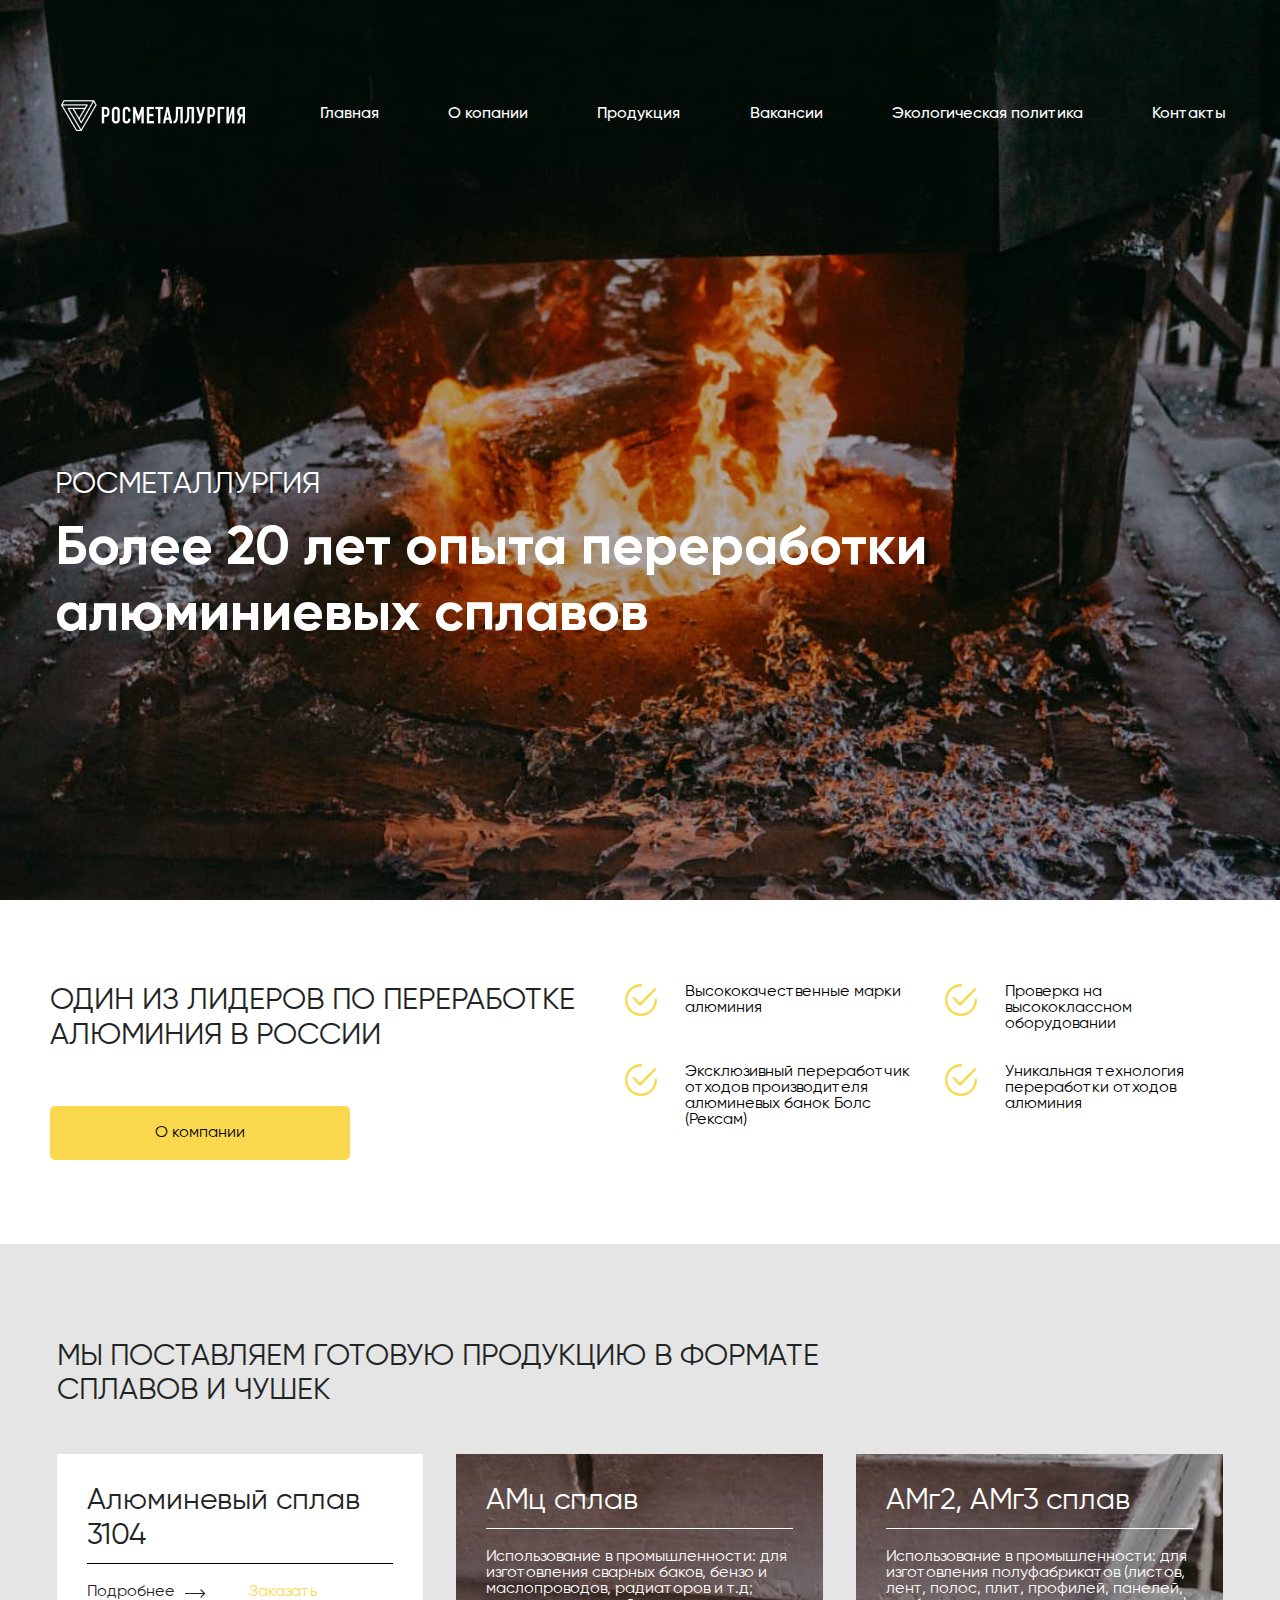
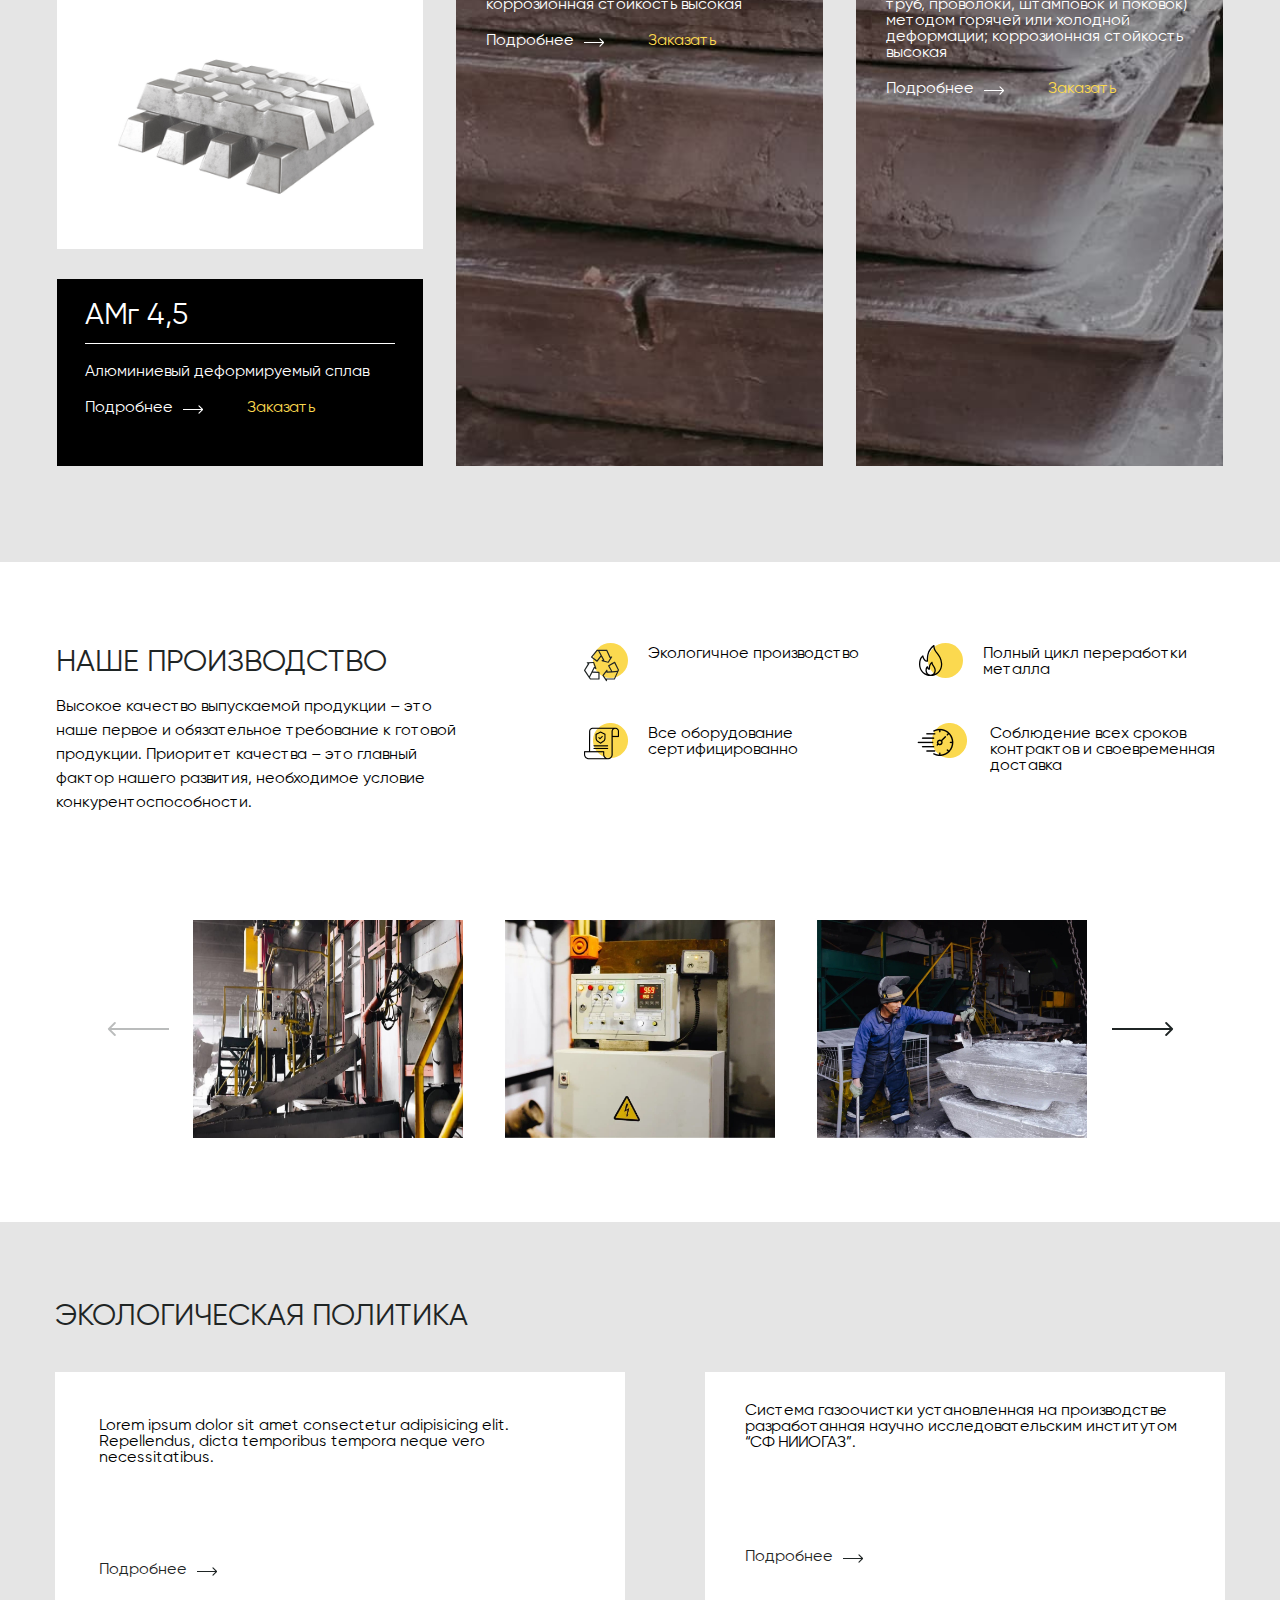
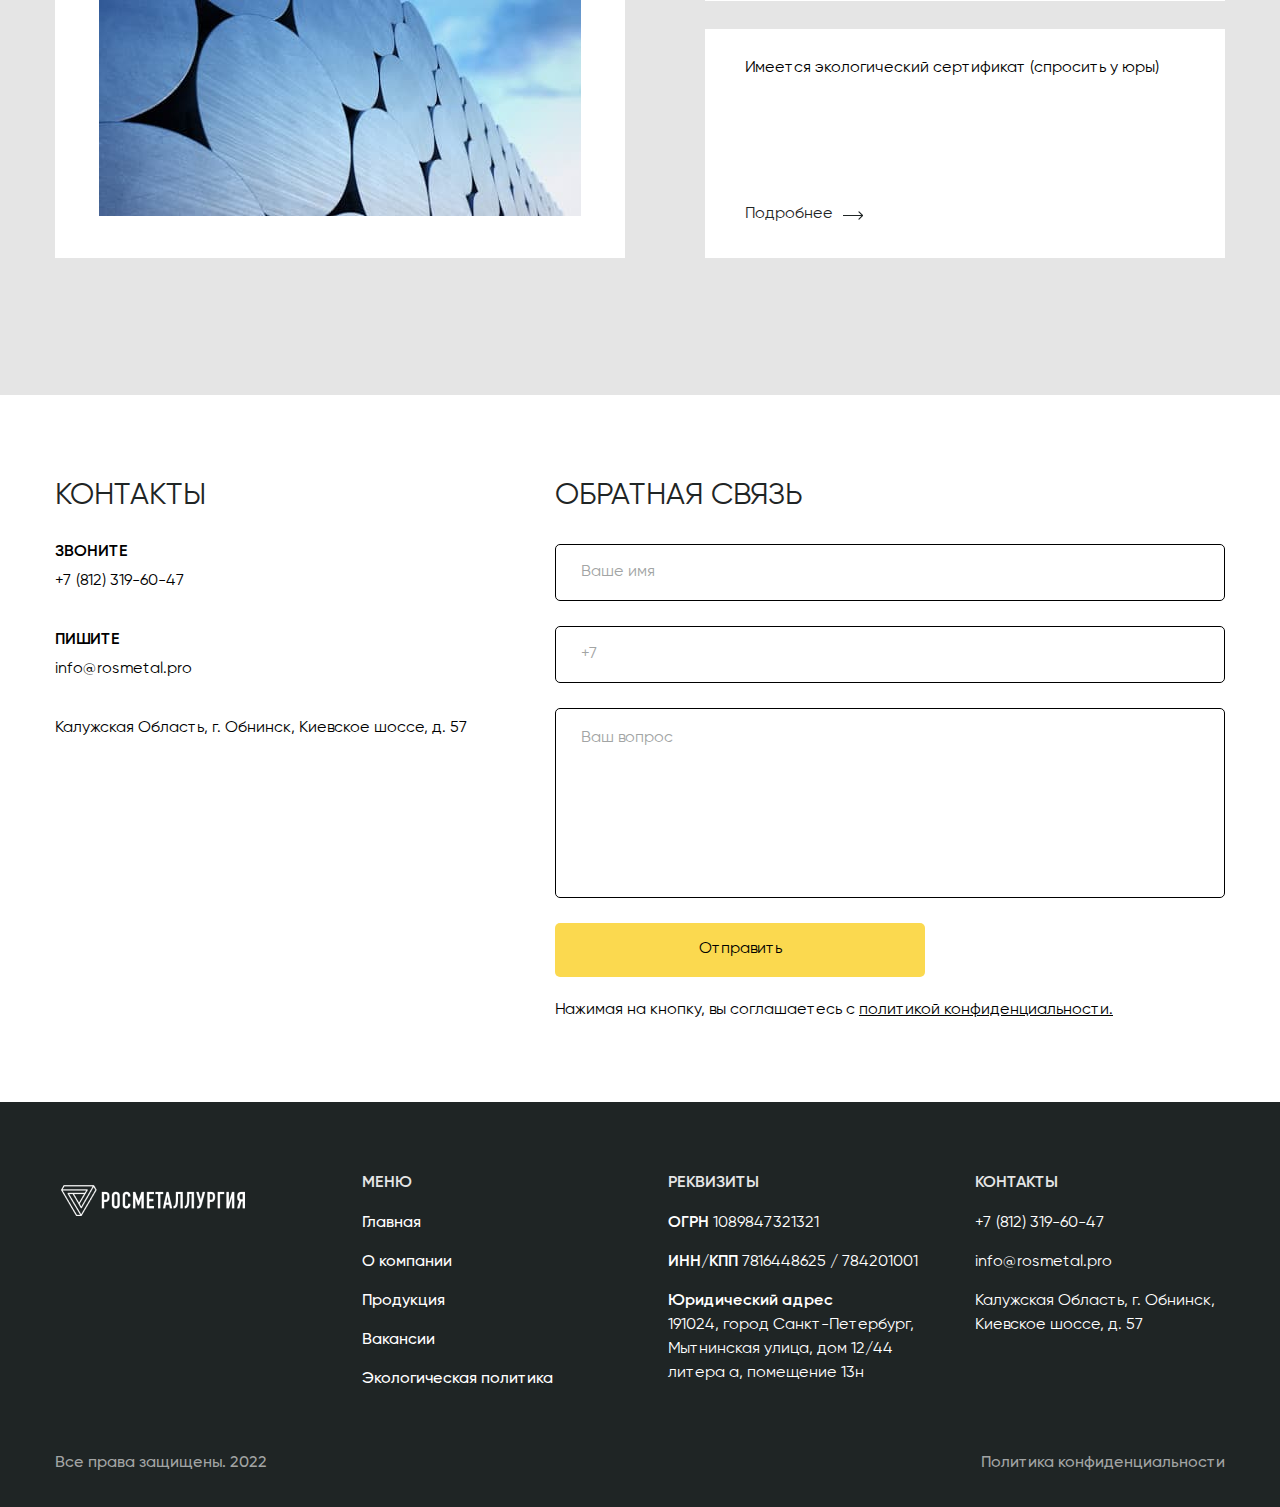
==== index.html @ cabd462d "first release" ====
<!DOCTYPE html>
<html lang="ru">

<head>
	<meta charset="UTF-8">
	<meta http-equiv="X-UA-Compatible" content="IE=edge">
	<meta name="viewport" content="width=device-width, initial-scale=1.0">
	<title>Росметаллургия</title>
	<link rel="stylesheet" href="css/swiper.min.css">
	<link rel="stylesheet" href="css/app.min.css">
</head>

<body>
	<div class="wrapper">
		<header class="header">
			<div class="header__container">
				<div class="header__row">
					<div class="header__logo"><a href="/"><img src="images/dest/logo.png" alt="Росметаллургия"></a>
					</div>
					<div class="header__burger">
						<span></span>
					</div>
					<nav class="header__menu">
						<ul class="header__list">
							<li class="header__item"><a href="/" class="header__link">Главная</a></li>
							<li class="header__item"><a href="about.html" class="header__link">О копании</a></li>
							<li class="header__item"><a href="products.html" class="header__link">Продукция</a></li>
							<li class="header__item"><a href="vacancies.html" class="header__link">Вакансии</a></li>
							<li class="header__item"><a href="envpolicy.html" class="header__link">Экологическая политика</a></li>
							<li class="header__item"><a href="contacts.html" class="header__link">Контакты</a></li>
						</ul>
					</nav>
				</div>
			</div>
		</header>
		<section class="firstscreen">
			<div class="firstscreen__container">
				<div class="firstscreen__content-text">
				<h4 class="firstscreen__subtitle">Росметаллургия</h4>
				<h1 class="firstscreen__title animtitle anim-item">Более 20 лет опыта переработки алюминиевых сплавов</h1>
			</div>
			</div>
		</section>
		<section class="leaders">
			<div class="leaders__container">
				<div class="leaders__textAndLink">
					<h3 class="leaders__text">один из лидеров по переработке алюминия в России</h3>
					<div class="leaders__button"><a href="about.html">О компании</a></div>
				</div>
				<div class="leaders__items">
					<div class="leaders__item">Высококачественные марки алюминия</div>
					<div class="leaders__item">Проверка на высококлассном оборудовании</div>
					<div class="leaders__item">Эксклюзивный переработчик отходов производителя алюминевых банок Болс
						(Рексам)</div>
					<div class="leaders__item">Уникальная технология переработки отходов алюминия</div>
				</div>
			</div>
		</section>
		<section class="products">
			<div class="products__popup">
				<div class="products__popup-content">
					<div class="products__popup-close"></div>
					<div class="contacts__form">
						<div class="contacts__title">Для заказа продукции оставьте свои данные</div>
						<div class="contacts__subtitle">Менеджер свяжется с вамми в рабочее время и уточнит все детали заказа.</div>
						<div class="content-contacts-form">
							<form action="#">
								<input class="content-contacts-form__item" name="name" type="text" placeholder="Ваше имя">
								<input class="content-contacts-form__item" name="tel" type="tel" placeholder="+7" id="phone-mask">
								<input class="content-contacts-form__item" name="email" type="email" placeholder="e-mail">
								<button class="content-contacts-form__item" type="submit">Отправить</button>
							</form>
							<div class="content-contacts-form__policy">
								Нажимая на кнопку, вы соглашаетесь с <a href="#">политикой конфиденциальности.</a>
							</div>
						</div>
					</div>
				</div>
			</div>
			<div class="products__container">
				<h3 class="products__title">Мы поставляем готовую продукцию в формате сплавов и чушек</h3>
				<div class="products__items">
					<div class="products__itemBlock">
						<div class="products__item products__item_withImg">
							<div class="products__name">Алюминевый сплав
								3104</div>
							<div class="products__links">
								<a href="product.html">Подробнее</a>
								<a href="#" class="products__order-link">Заказать</a>
							</div>
							<div class="products__img">
								<img src="images/dest/productCards/01.png" alt="Алюминевый сплав 
							3104">
							</div>
						</div>
						<div class="products__item products__item_short">
							<div class="products__name">АМг 4,5</div>
							<div class="products__text">
								Алюминиевый деформируемый сплав
							</div>
							<div class="products__links">
								<a href="product.html">Подробнее</a>
								<a href="#" class="products__order-link">Заказать</a>
							</div>
						</div>
					</div>
					<div class="products__itemBlock">
						<div class="products__item products__item_withbg">
							<div class="products__bg"
								style="background: url(../images/dest/productCards/01bg.jpg) center / cover no-repeat;">
							</div>
							<div class="products__name">АМц сплав</div>
							<div class="products__text">
								Использование в промышленности: для изготовления сварных баков, бензо и маслопроводов,
								радиаторов и т.д; коррозионная стойкость высокая
							</div>
							<div class="products__links">
								<a href="product.html">Подробнее</a>
								<a href="#" class="products__order-link">Заказать</a>
							</div>
						</div>
					</div>
					<div class="products__itemBlock">
						<div class="products__item products__item_withbg">
							<div class="products__bg"
								style="background: url(../images/dest/productCards/02bg.jpg) center / cover no-repeat;">
							</div>
							<div class="products__name">АМг2, АМг3 сплав</div>
							<div class="products__text">
								Использование в промышленности: для изготовления полуфабрикатов (листов, лент, полос,
								плит, профилей, панелей, труб, проволоки, штамповок и поковок) методом горячей или
								холодной деформации; коррозионная стойкость высокая
							</div>
							<div class="products__links">
								<a href="product.html">Подробнее</a>
								<a href="#" class="products__order-link">Заказать</a>
							</div>
						</div>
					</div>
				</div>
			</div>
		</section>
		<section class="ourProduction">
			<div class="ourProduction__containerTop">
				<div class="ourProduction__toprow">
					<div class="ourProduction__description">
						<div class="ourProduction__title">Наше производство</div>
						<div class="ourProduction__text">Высокое качество выпускаемой продукции – это наше первое и
							обязательное требование к готовой продукции. Приоритет качества – это главный фактор нашего
							развития, необходимое условие конкурентоспособности.</div>
					</div>
					<div class="ourProduction__items">
						<div class="ourProduction__item">
							<img src="images/dest/icons/ourProduction01.svg" alt="">
							<span>Экологичное производство</span>
						</div>
						<div class="ourProduction__item">
							<img src="images/dest/icons/ourProduction02.svg" alt="">
							<span>Полный цикл переработки металла</span>
						</div>
						<div class="ourProduction__item">
							<img src="images/dest/icons/ourProduction03.png" alt="">
							<span>Все оборудование сертифицированно</span>
						</div>
						<div class="ourProduction__item">
							<img src="images/dest/icons/ourProduction04.png" alt="">
							<span>Соблюдение всех сроков контрактов и своевременная доставка</span>
						</div>
					</div>
				</div>
			
			</div>
			<div class="ourProduction__containerBot">
				<div class="ourProduction__botrow">
					<div class="ourProduction__swiper swiper">

						<div class="ourProduction__swiperContainer swiper-wrapper">
							<a class="ourProduction__swiperItem swiper-slide" data-fslightbox="photos" href="images/dest/galleryPhotos/01.jpg"><img src="images/dest/galleryPhotos/01.jpg" alt=""></a>
							<a class="ourProduction__swiperItem swiper-slide" data-fslightbox="photos" href="images/dest/galleryPhotos/02.jpg"><img src="images/dest/galleryPhotos/02.jpg" alt=""></a>
							<a class="ourProduction__swiperItem swiper-slide" data-fslightbox="photos" href="images/dest/galleryPhotos/03.jpg"><img src="images/dest/galleryPhotos/03.jpg" alt=""></a>
							<a class="ourProduction__swiperItem swiper-slide" data-fslightbox="photos" href="images/dest/galleryPhotos/04.jpg"><img src="images/dest/galleryPhotos/04.jpg" alt=""></a>
							<a class="ourProduction__swiperItem swiper-slide" data-fslightbox="photos" href="images/dest/galleryPhotos/05.jpg"><img src="images/dest/galleryPhotos/05.jpg" alt=""></a>
							<a class="ourProduction__swiperItem swiper-slide" data-fslightbox="photos" href="images/dest/galleryPhotos/06.jpg"><img src="images/dest/galleryPhotos/06.jpg" alt=""></a>
							<a class="ourProduction__swiperItem swiper-slide" data-fslightbox="photos" href="images/dest/galleryPhotos/07.jpg"><img src="images/dest/galleryPhotos/07.jpg" alt=""></a>
							<a class="ourProduction__swiperItem swiper-slide" data-fslightbox="photos" href="images/dest/galleryPhotos/08.jpg"><img src="images/dest/galleryPhotos/08.jpg" alt=""></a>
							<a class="ourProduction__swiperItem swiper-slide" data-fslightbox="photos" href="images/dest/galleryPhotos/09.jpg"><img src="images/dest/galleryPhotos/09.jpg" alt=""></a>
							<a class="ourProduction__swiperItem swiper-slide" data-fslightbox="photos" href="images/dest/galleryPhotos/10.jpg"><img src="images/dest/galleryPhotos/10.jpg" alt=""></a>
							<a class="ourProduction__swiperItem swiper-slide" data-fslightbox="photos" href="images/dest/galleryPhotos/11.jpg"><img src="images/dest/galleryPhotos/11.jpg" alt=""></a>
							<a class="ourProduction__swiperItem swiper-slide" data-fslightbox="photos" href="images/dest/galleryPhotos/12.jpg"><img src="images/dest/galleryPhotos/12.jpg" alt=""></a>
						</div>

						<div class="swiperPagination swiper-pagination"></div>
					</div>
					<div class="swiperNavigation">
						<div class="swiperArrowPrev"><span></span></div>
						<div class="swiperArrowNext"><span></span></div>
					</div>
				</div>
			</div>
		</section>
		<section class="envPolicy">
			<div class="envPolicy__container">
				<div class="envPolicy__title">Экологическая политика</div>
				<div class="envPolicy__content">
					<div class="envPolicy__block">
						<div class="envPolicy__itemWithImg">
							<div class="envPolicy__text">Lorem ipsum dolor sit amet consectetur adipisicing elit. 
								Repellendus, dicta temporibus tempora neque vero necessitatibus.</div>
							<div class="envPolicy__more"><a href="envpolicy.html">Подробнее</a></div>
							<div class="envPolicy__img"><img src="images/dest/envPolicy/01.jpg" alt=""></div>
						</div>
					</div>
					<div class="envPolicy__block">
						<div class="envPolicy__item">
							<div class="envPolicy__text">Система газоочистки установленная на производстве разработанная 
								научно исследовательским институтом “СФ НИИОГАЗ”.</div>
							<div class="envPolicy__more"><a href="envpolicy.html">Подробнее</a></div>
						</div>
						<div class="envPolicy__item">
							<div class="envPolicy__text">Имеется экологический сертификат (спросить у юры)</div>
							<div class="envPolicy__more"><a href="envpolicy.html">Подробнее</a></div>
						</div>
					</div>
				</div>
			</div>
		</section>
		<section class="contacts">
			<div class="contacts__container">
				<div class="contacts__info">
					<div class="contacts__title">Контакты</div>
					<div class="content-contacts-info">
						<div class="content-contacts-info__block">
							<div class="content-contacts-info__subtitle">Звоните</div>
							<div class="content-contacts-info__text"><a href="tel:78123196047">+7 (812) 319-60-47</a></div>
						</div>
						<div class="content-contacts-info__block">
							<div class="content-contacts-info__subtitle">Пишите</div>
							<div class="content-contacts-info__text"><a href="mailto:info@rosmetal.pro">info@rosmetal.pro</a></div>
						</div>
						<div class="content-contacts-info__address">
							Калужская Область, г. Обнинск, Киевское шоссе, д. 57
						</div>
					</div>
				</div>
				<div class="contacts__form">
					<div class="contacts__title">Обратная связь</div>
					<div class="content-contacts-form">
						<form action="#">
							<input class="content-contacts-form__item" name="name" type="text" placeholder="Ваше имя">
							<input class="content-contacts-form__item" name="tel" type="tel" placeholder="+7" id="phone-mask2">
							<textarea class="content-contacts-form__item" name="usertext" placeholder="Ваш вопрос"></textarea>
							<button class="content-contacts-form__item" type="submit">Отправить</button>
						</form>
						<div class="content-contacts-form__policy">
							Нажимая на кнопку, вы соглашаетесь с <a href="#">политикой конфиденциальности.</a>
						</div>
					</div>
				</div>
			</div>
		</section>
		<footer class="footer">
			<div class="footer__container">
				<div class="footer__main">
					<div class="footer__block footer__block_logo"><a href="/"><img src="images/dest/logo.png" alt="Росметаллургия"></a></div>
					<nav class="footer__block footer__block_menu">
						<div class="footer__label">Меню</div>
						<ul class="footer__items footer__items_menu">
							<li class="footer__item"><a href="index.html">Главная</a></li>
							<li class="footer__item"><a href="about.html">О компании</a></li>
							<li class="footer__item"><a href="products.html">Продукция</a></li>
							<li class="footer__item"><a href="vacancies.html">Вакансии</a></li>
							<li class="footer__item"><a href="envpolicy.html">Экологическая политика</a></li>
						</ul>
					</nav>
					<div class="footer__block footer__block_requisites">
						<div class="footer__label">Реквизиты</div>
						<div class="footer__items">
							<div class="footer__item"><span>ОГРН</span> 1089847321321</div>
							<div class="footer__item"><span>ИНН</span>/<span>КПП</span> 7816448625 / 784201001</div>
							<div class="footer__item footer__item_address">
								<span>Юридический адрес</span>
								191024, город Санкт-Петербург, Мытнинская улица, дом 12/44 
								литера а, помещение 13н</div>
						</div>
					</div>
					<div class="footer__block footer__block_contacts">
						<div class="footer__label">Контакты</div>
						<div class="footer__items">
							<div class="footer__item"><a href="tel:78123196047">+7 (812) 319-60-47</a></div>
							<div class="footer__item"><a href="mailto:info@rosmetal.pro">info@rosmetal.pro</a></div>
							<div class="footer__item">Калужская Область, г. Обнинск, Киевское шоссе, д. 57</div>
						</div>
					</div>
				</div>
				<div class="footer__bot">
					<div class="footer__rights footer__bot-item">Все права защищены. 2022</div>
					<div class="footer__policy footer__bot-item"><a href="#">Политика конфиденциальности</a></div>
				</div>
			</div>
		</footer>
	</div>
	<script src="js/swiper.min.js"></script>
	<script src="js/fslightbox.js"></script>
	<script src="js/imask.js"></script>
	<script src="js/dest/app.min.js"></script>
</body>

</html>
---- css/app.min.css ----
@charset "UTF-8";*{padding:0;margin:0;border:0}*,:after,:before{-webkit-box-sizing:border-box;box-sizing:border-box}:active,:focus{outline:0}a:active,a:focus{outline:0}aside,footer,header,nav{display:block}body,html{height:100%;width:100%;font-size:100%;line-height:1;font-size:16px;font-family:Gilroy;-ms-text-size-adjust:100%;-moz-text-size-adjust:100%;-webkit-text-size-adjust:100%}button,input,textarea{font-family:inherit}input::-ms-clear{display:none}button{cursor:pointer}button::-moz-focus-inner{padding:0;border:0}a,a:visited{text-decoration:none}a:hover{text-decoration:none}ul li{list-style:none}img{vertical-align:top}h1,h2,h3,h4,h5,h6{font-size:inherit;font-weight:400}@font-face{font-family:Gilroy;src:local("../fonts/Gilroy Regular"),local("../fonts/Gilroy-Regular"),url(../fonts/Gilroy-Regular.woff2) format("woff2"),url(../fonts/Gilroy-Regular.woff) format("woff"),url(../fonts/Gilroy-Regular.ttf) format("truetype");font-weight:400;font-style:normal}@font-face{font-family:Gilroy;src:local("../fonts/Gilroy Medium"),local("../fonts/Gilroy-Medium"),url(../fonts/Gilroy-Medium.woff2) format("woff2"),url(../fonts/Gilroy-Medium.woff) format("woff"),url(../fonts/Gilroy-Medium.ttf) format("truetype");font-weight:500;font-style:normal}@font-face{font-family:Gilroy;src:local("../fonts/Gilroy Semibold"),local("../fonts/Gilroy-Semibold"),url(../fonts/Gilroy-Semibold.woff2) format("woff2"),url(../fonts/Gilroy-Semibold.woff) format("woff"),url(../fonts/Gilroy-Semibold.ttf) format("truetype");font-weight:600;font-style:normal}@font-face{font-family:Gilroy;src:local("../fonts/Gilroy Bold"),local("../fonts/Gilroy-Bold"),url(../fonts/Gilroy-Bold.woff2) format("woff2"),url(../fonts/Gilroy-Bold.woff) format("woff"),url(../fonts/Gilroy-Bold.ttf) format("truetype");font-weight:700;font-style:normal}body.lock{overflow:hidden}.wrapper{overflow-x:hidden}.header{padding-top:90px;position:absolute;width:100%;font-weight:500;line-height:1.2}.header__container{max-width:1230px;padding:0 30px;margin:0 auto}@media screen and (max-width:375px){.header__container{padding:0 25px}}.header__row{display:-webkit-box;display:-ms-flexbox;display:flex;-webkit-box-pack:justify;-ms-flex-pack:justify;justify-content:space-between;-webkit-box-align:center;-ms-flex-align:center;align-items:center}@media screen and (max-width:970px){.header__row{-webkit-box-orient:vertical;-webkit-box-direction:normal;-ms-flex-direction:column;flex-direction:column;-webkit-box-align:normal;-ms-flex-align:normal;align-items:normal}}@media screen and (max-width:767px){.header__row{-webkit-box-orient:horizontal;-webkit-box-direction:normal;-ms-flex-direction:row;flex-direction:row;-webkit-box-align:center;-ms-flex-align:center;align-items:center}}.header__logo{margin-right:62px;position:relative;z-index:10}@media screen and (max-width:1150px){.header__logo{margin-right:40px}}@media screen and (max-width:1023px){.header__logo{margin-right:30px}}@media screen and (max-width:970px){.header__logo{margin-right:0;-ms-flex-item-align:center;-ms-grid-row-align:center;align-self:center;margin-bottom:40px}}@media screen and (max-width:767px){.header__logo{-ms-flex-item-align:start;align-self:flex-start;margin-bottom:0}}@media screen and (max-width:375px){.header__logo{left:-5px}}.header__burger{position:relative;z-index:10;width:26px;height:22px}.header__burger::after,.header__burger::before{content:""}.header__burger span,.header__burger::after,.header__burger::before{-webkit-transition:.3s ease 0s;-o-transition:.3s ease 0s;transition:.3s ease 0s;position:absolute;top:0;right:0;width:100%;height:3px;background-color:#fff;border-radius:10px}.header__burger span{top:50%;-webkit-transform:translate(0,-50%);-ms-transform:translate(0,-50%);transform:translate(0,-50%);width:60%}.header__burger::after{top:auto;bottom:0}.header__burger.open::before{-webkit-transform:rotate(45deg) translate(0,-50%);-ms-transform:rotate(45deg) translate(0,-50%);transform:rotate(45deg) translate(0,-50%);top:50%}.header__burger.open span{width:0%}.header__burger.open::after{-webkit-transform:rotate(-45deg) translate(0,50%);-ms-transform:rotate(-45deg) translate(0,50%);transform:rotate(-45deg) translate(0,50%);bottom:50%}@media screen and (min-width:768px){.header__burger{display:none}}.header__menu{-webkit-transition:.3s ease 0s;-o-transition:.3s ease 0s;transition:.3s ease 0s;-webkit-box-flex:1;-ms-flex:1 1 auto;flex:1 1 auto;max-width:905px}@media screen and (max-width:767px){.header__menu{opacity:0;pointer-events:none;position:fixed;z-index:5;top:0;left:0;width:100%;height:100%;background:#1f2525;padding:150px 35px 0 35px;-webkit-transform:translate(0,5%);-ms-transform:translate(0,5%);transform:translate(0,5%)}}@media screen and (max-width:375px){.header__menu{padding:150px 25px 0 25px}}.header__menu.open{opacity:1;pointer-events:auto;-webkit-transform:translate(0,0);-ms-transform:translate(0,0);transform:translate(0,0)}.header__list{display:-webkit-box;display:-ms-flexbox;display:flex;-webkit-box-pack:justify;-ms-flex-pack:justify;justify-content:space-between}@media screen and (max-width:767px){.header__list{-webkit-box-orient:vertical;-webkit-box-direction:normal;-ms-flex-direction:column;flex-direction:column}}@media screen and (max-width:767px){.header__item:not(:last-child){margin-bottom:30px}}.header__link{position:relative;-webkit-transition:.3s ease 0s;-o-transition:.3s ease 0s;transition:.3s ease 0s;color:#fff;padding-bottom:1.5px}.header__link::after{content:"";-webkit-transition:.3s ease 0s;-o-transition:.3s ease 0s;transition:.3s ease 0s;position:absolute;left:0;bottom:0;width:100%;height:1px;background-color:#fbd94f;opacity:0}.header__link:hover{color:#fbd94f}.header__link:hover::after{opacity:1}@media screen and (max-width:1023px){.header__link{font-size:15.5px}}@media screen and (max-width:970px){.header__link{font-size:16px}}@media screen and (max-width:767px){.header__link{font-size:25px;line-height:1.16}}@media screen and (max-width:970px){.header{padding-top:50px}}.firstscreen{height:100vh;background:url(../images/dest/firstscreen/indexbg.jpg) center/cover no-repeat;display:-webkit-box;display:-ms-flexbox;display:flex;-webkit-box-align:center;-ms-flex-align:center;align-items:center;color:#fff}.firstscreen_about{background:url(../images/dest/firstscreen/aboutbg.jpg) center/cover no-repeat}.firstscreen_products{background:url(../images/dest/firstscreen/productsbg.jpg) center/cover no-repeat}.firstscreen_products .firstscreen__title{max-width:430px}.firstscreen_vacancies{background:url(../images/dest/firstscreen/vacanciesbg.jpg) center/cover no-repeat}.firstscreen_vacancies .firstscreen__container{display:-webkit-box;display:-ms-flexbox;display:flex;-webkit-box-pack:justify;-ms-flex-pack:justify;justify-content:space-between}@media screen and (max-width:1023px){.firstscreen_vacancies .firstscreen__container{display:block}}@media screen and (max-width:571px){.firstscreen_vacancies .firstscreen__container{top:3%}}@media screen and (max-width:524px){.firstscreen_vacancies .firstscreen__container{top:5%}}.firstscreen_vacancies .firstscreen__text{max-width:500px}.firstscreen_contacts{background:url(../images/dest/firstscreen/contactsbg.jpg) center/cover no-repeat}.firstscreen_envpolicy{background:url(../images/dest/firstscreen/envpolicybg.jpg) center/cover no-repeat}.firstscreen_envpolicy .firstscreen__text{max-width:600px}@media screen and (max-width:571px){.firstscreen_envpolicy .firstscreen__container{top:8%}}@media screen and (max-width:524px){.firstscreen_envpolicy .firstscreen__container{top:10%}}.firstscreen_product{background:url(../images/dest/product/productbg.jpg) center/cover no-repeat}.firstscreen__container{position:relative;top:12%;max-width:1230px;padding:0 30px;margin:0 auto;-webkit-box-flex:1;-ms-flex:1 1 auto;flex:1 1 auto}@media screen and (max-width:571px){.firstscreen__container{top:15%}}@media screen and (max-width:524px){.firstscreen__container{top:17%}}.firstscreen__subtitle{font-size:30px;line-height:1.16;text-transform:uppercase;margin-bottom:13px}@media screen and (max-width:571px){.firstscreen__subtitle{font-size:28px}}@media screen and (max-width:524px){.firstscreen__subtitle{font-size:26px}}@media screen and (max-width:478px){.firstscreen__subtitle{font-size:24px}}@media screen and (max-width:431px){.firstscreen__subtitle{font-size:22px}}@media screen and (max-width:385px){.firstscreen__subtitle{font-size:20px}}.firstscreen__title{font-weight:700;font-size:55px;line-height:1.2}@media screen and (max-width:571px){.firstscreen__title{font-size:50px}}@media screen and (max-width:524px){.firstscreen__title{font-size:45px}}@media screen and (max-width:478px){.firstscreen__title{font-size:40px}}@media screen and (max-width:431px){.firstscreen__title{font-size:35px}}@media screen and (max-width:385px){.firstscreen__title{font-size:30px}}.firstscreen__text{font-size:20px;line-height:24px;line-height:1.2;max-width:450px;margin-top:15px}.firstscreen__button{display:-webkit-box;display:-ms-flexbox;display:flex;-webkit-box-align:end;-ms-flex-align:end;align-items:flex-end;padding-bottom:30px}@media screen and (max-width:374px){.firstscreen__button{width:100%;height:54px}}.firstscreen__button a{-webkit-transition:.3s ease 0s;-o-transition:.3s ease 0s;transition:.3s ease 0s;color:#000;background:#fbd94f;border-radius:5px;padding:17px 82px}.firstscreen__button a:hover{background:#fb974f}@media screen and (max-width:374px){.firstscreen__button a{padding:0 0;display:inline-block;width:100%;line-height:54px;text-align:center}}@media screen and (max-width:1023px){.firstscreen__button{margin-top:20px;padding-bottom:0}}.leaders{padding:84px 0}.leaders__container{max-width:1240px;padding:0 30px;margin:0 auto;display:-webkit-box;display:-ms-flexbox;display:flex;-webkit-box-pack:justify;-ms-flex-pack:justify;justify-content:space-between}@media screen and (max-width:1130px){.leaders__container{-webkit-box-orient:vertical;-webkit-box-direction:normal;-ms-flex-direction:column;flex-direction:column;-webkit-box-align:center;-ms-flex-align:center;align-items:center}}.leaders__textAndLink{max-width:540px}@media screen and (max-width:1245px){.leaders__textAndLink{max-width:410px}}@media screen and (max-width:1130px){.leaders__textAndLink{max-width:875px}}@media screen and (max-width:1130px){.leaders__textAndLink{margin-bottom:80px;text-align:center}}@media screen and (max-width:767px){.leaders__textAndLink{text-align:left;margin-bottom:40px}}.leaders__text{margin-bottom:52px;font-size:30px;line-height:1.16;text-transform:uppercase;color:#1f2525}@media screen and (max-width:1130px){.leaders__text{margin-bottom:40px}}@media screen and (max-width:767px){.leaders__text{margin-bottom:20px}}.leaders__button{max-width:300px;height:54px}.leaders__button a{-webkit-transition:.3s ease 0s;-o-transition:.3s ease 0s;transition:.3s ease 0s;display:inline-block;width:100%;line-height:54px;background-color:#fbd94f;border-radius:5px;text-align:center;color:#000}.leaders__button a:hover{background-color:#fb974f}@media screen and (max-width:1130px){.leaders__button{margin:0 auto}}@media screen and (max-width:767px){.leaders__button{margin:0}}@media screen and (max-width:572px){.leaders__button{max-width:100%}}.leaders__items{max-width:640px;display:-webkit-box;display:-ms-flexbox;display:flex;-ms-flex-wrap:wrap;flex-wrap:wrap;margin:0 -25px}@media screen and (max-width:1130px){.leaders__items{max-width:850px;margin:0 0}}@media screen and (max-width:572px){.leaders__items{-ms-flex-wrap:nowrap;flex-wrap:nowrap;-webkit-box-orient:vertical;-webkit-box-direction:normal;-ms-flex-direction:column;flex-direction:column}}.leaders__item{position:relative;padding:0 25px 0 70px;margin-bottom:28px;-webkit-box-flex:0;-ms-flex:0 1 50%;flex:0 1 50%}.leaders__item::before{content:"";position:absolute;top:0;left:10px;width:32px;height:32px;background:url(../images/dest/icons/checked.svg) center/cover no-repeat}@media screen and (max-width:1130px){.leaders__item{margin-bottom:50px}}@media screen and (max-width:767px){.leaders__item{margin-bottom:28px}}@media screen and (max-width:572px){.leaders__item{margin-bottom:50px}}.products{padding:96px 0 46px 0;background-color:#e5e5e5}.products_products{background-color:#fff}.products__container{max-width:1227px;margin:0 auto;padding:0 30px}.products__title{font-size:30px;line-height:1.16;text-transform:uppercase;color:#1f2525;max-width:770px;margin-bottom:45px}.products__items{display:-webkit-box;display:-ms-flexbox;display:flex;margin:0 -16.5px;-ms-flex-wrap:wrap;flex-wrap:wrap}@media screen and (max-width:729px){.products__items{-webkit-box-pack:center;-ms-flex-pack:center;justify-content:center}}.products__itemBlock{-webkit-box-flex:0;-ms-flex:0 1 33.333%;flex:0 1 33.333%;padding:0 16.5px;min-height:610px;margin-bottom:50px}@media screen and (max-width:1023px){.products__itemBlock{-webkit-box-flex:0;-ms-flex:0 1 50%;flex:0 1 50%}}@media screen and (max-width:729px){.products__itemBlock{-webkit-box-flex:0;-ms-flex:0 1 70%;flex:0 1 70%;min-height:376px}}@media screen and (max-width:528px){.products__itemBlock{-webkit-box-flex:0;-ms-flex:0 1 100%;flex:0 1 100%}}.products__item{overflow:hidden}.products__item_withImg{background-color:#fff;padding:30px;margin-bottom:30px}.products__item_withImg .products__links{margin-bottom:15px}.products__item_withImg .products__links a{color:#1f2525}.products__item_withImg .products__links a::after{background:url(../images/dest/icons/arrowRightBlack.svg) center/cover no-repeat}.products__item_withImg .products__links a:last-child{color:#fbd94f}.products__item_withImg .products__name{color:#1f2525}.products__item_withImg .products__name::after{background-color:#000}.products__item_withImg:hover .products__img img{-webkit-transform:scale(1.1);-ms-transform:scale(1.1);transform:scale(1.1)}.products__item_short{background-color:#000;color:#fff;padding:20px 28px 50px 28px}.products__item_withbg{position:relative;color:#fff;padding:30px;height:100%}.products__item_withbg:hover .products__bg{-webkit-transform:scale(1.1);-ms-transform:scale(1.1);transform:scale(1.1)}.products__bg{-webkit-transition:.5s ease 0s;-o-transition:.5s ease 0s;transition:.5s ease 0s;position:absolute;top:0;left:0;width:100%;height:100%}.products__name{position:relative;font-size:30px;line-height:1.16;color:#fff;padding-bottom:10px;margin-bottom:20px}.products__name::after{content:"";position:absolute;left:0;bottom:0;width:100%;height:1px;background-color:#fff}.products__links a{-webkit-transition:.3s ease 0s;-o-transition:.3s ease 0s;transition:.3s ease 0s;position:relative;display:inline-block;color:#fff;padding-right:30px}.products__links a:not(:last-child){margin-right:40px}.products__links a::after{content:"";-webkit-transition:.3s ease 0s;-o-transition:.3s ease 0s;transition:.3s ease 0s;position:absolute;top:5px;right:0;width:20px;height:9px;background:url(../images/dest/icons/arrowRightWhite.svg) center/cover no-repeat}.products__links a:hover{color:#fbd94f}.products__links a:hover::after{background:url(../images/dest/icons/arrowRightYellow.svg) center/cover no-repeat}@media screen and (max-width:1080px){.products__links a:not(:last-child){margin-bottom:10px}}@media screen and (max-width:1023px){.products__links a:not(:last-child){margin-bottom:0}}@media screen and (max-width:378px){.products__links a:not(:last-child){margin-bottom:10px}}.products__links a:last-child{color:#fbd94f}.products__links a:last-child::after{background:url(../images/dest/icons/arrowRightYellow.svg) center/cover no-repeat}.products__links a:last-child:hover{color:#fb974f}.products__links a:last-child:hover::after{background:url(../images/dest/icons/arrowRightRed.svg) center/cover no-repeat}.products__img{max-width:366px}.products__img img{-webkit-transition:.5s ease 0s;-o-transition:.5s ease 0s;transition:.5s ease 0s;width:100%}.products__text{position:relative;z-index:2;margin-bottom:20px}.ourProduction{padding:84px 0 44px 0}.ourProduction__containerTop{max-width:1228px;margin:0 auto;padding:0 30px}.ourProduction__containerBot{position:relative;max-width:1550px;margin:0 auto;padding:0 30px}@media screen and (max-width:1550px){.ourProduction__containerBot{max-width:1225px}}@media screen and (max-width:1225px){.ourProduction__containerBot{max-width:960px}}@media screen and (max-width:900px){.ourProduction__containerBot{max-width:845px}}.ourProduction__toprow{display:-webkit-box;display:-ms-flexbox;display:flex;-webkit-box-pack:justify;-ms-flex-pack:justify;justify-content:space-between;margin-bottom:105px}@media screen and (max-width:1170px){.ourProduction__toprow{-webkit-box-orient:vertical;-webkit-box-direction:normal;-ms-flex-direction:column;flex-direction:column;-webkit-box-align:center;-ms-flex-align:center;align-items:center;margin-bottom:50px}}@media screen and (max-width:547px){.ourProduction__toprow{-webkit-box-align:start;-ms-flex-align:start;align-items:flex-start;margin-bottom:35px}}@media screen and (max-width:1170px){.ourProduction__description{margin-bottom:50px;text-align:center}}@media screen and (max-width:547px){.ourProduction__description{text-align:left}}.ourProduction__title{font-size:30px;line-height:1.16;text-transform:uppercase;color:#1f2525;margin-bottom:14px}.ourProduction__text{max-width:400px;line-height:1.5}@media screen and (max-width:1170px){.ourProduction__text{max-width:100%}}.ourProduction__items{display:-webkit-box;display:-ms-flexbox;display:flex;-ms-flex-wrap:wrap;flex-wrap:wrap;max-width:670px;margin:0 -15px}@media screen and (max-width:1170px){.ourProduction__items{max-width:60%;-webkit-box-pack:end;-ms-flex-pack:end;justify-content:flex-end}}@media screen and (max-width:997px){.ourProduction__items{max-width:75%}}@media screen and (max-width:997px){.ourProduction__items{max-width:90%}}@media screen and (max-width:602px){.ourProduction__items{max-width:100%}}@media screen and (max-width:547px){.ourProduction__items{display:block;margin:0 0}}.ourProduction__item{-webkit-box-flex:0;-ms-flex:0 1 50%;flex:0 1 50%;display:-webkit-box;display:-ms-flexbox;display:flex;margin-bottom:30px;padding:0 15px}.ourProduction__item:last-child img{left:-3px}.ourProduction__item img{max-width:51px;max-height:39px;margin-right:20px;-ms-flex-item-align:start;align-self:flex-start;position:relative;top:-3px}.ourProduction__item span{max-width:225px}@media screen and (max-width:547px){.ourProduction__item span{max-width:100%}}@media screen and (max-width:547px){.ourProduction__item{-webkit-box-flex:0;-ms-flex:0 1 100%;flex:0 1 100%;padding:0 0}}.ourProduction__botrow{padding:0 30px}@media screen and (max-width:767px){.ourProduction__botrow{padding:0 0}}.ourProduction__swiper{width:82%;text-align:center}@media screen and (max-width:1225px){.ourProduction__swiper{width:75%}}@media screen and (max-width:900px){.ourProduction__swiper{padding-bottom:45px}}@media screen and (max-width:767px){.ourProduction__swiper{width:100%}}.ourProduction__swiperItem img{width:270px;height:218px}@media screen and (max-width:900px){.ourProduction__swiperItem img{width:500px;height:403px}}@media screen and (max-width:815px){.ourProduction__swiperItem img{width:450px;height:363.33px}}@media screen and (max-width:547px){.ourProduction__swiperItem img{width:378px;height:250px}}.swiper-slide{overflow:hidden}.swiperNavigation{position:relative;top:-129px;width:100%;display:-webkit-box;display:-ms-flexbox;display:flex;-webkit-box-pack:justify;-ms-flex-pack:justify;justify-content:space-between;margin:0 auto}@media screen and (max-width:900px){.swiperNavigation{top:-266.5px}}@media screen and (max-width:815px){.swiperNavigation{top:-246.5px}}@media screen and (max-width:767px){.swiperNavigation{display:none}}.swiperArrowNext,.swiperArrowPrev{position:relative;width:100px;height:40px;cursor:pointer}.swiperArrowNext span,.swiperArrowPrev span{position:absolute;top:50%;left:50%;-webkit-transform:translate(-50%,-50%);-ms-transform:translate(-50%,-50%);transform:translate(-50%,-50%);display:inline-block;width:62px;height:15px}.swiperArrowPrev span{background:url(../images/dest/icons/arrowSliderPrev.svg) center/cover no-repeat}.swiperArrowNext span{background:url(../images/dest/icons/arrowSliderNext.svg) center/cover no-repeat}.swiper-button-disabled{cursor:auto}.swiper-button-disabled span{opacity:.3}@media screen and (min-width:901px){.swiperPagination{display:none}}.swiper-pagination-bullet{width:7px;height:7px;background:#c4c4c4;opacity:1}.swiper-pagination-bullet-active{background:#626262}.envPolicy{padding:78px 0 137px 0;background-color:#e5e5e5}.envPolicy__container{max-width:1230px;padding:0 30px;margin:0 auto}.envPolicy__title{font-size:30px;line-height:1.16;text-transform:uppercase;color:#1f2525;margin-bottom:37px}.envPolicy__content{display:-webkit-box;display:-ms-flexbox;display:flex;-webkit-box-pack:justify;-ms-flex-pack:justify;justify-content:space-between}@media screen and (max-width:1023px){.envPolicy__content{-webkit-box-orient:vertical;-webkit-box-direction:normal;-ms-flex-direction:column;flex-direction:column}}.envPolicy__block{display:-webkit-box;display:-ms-flexbox;display:flex;-webkit-box-orient:vertical;-webkit-box-direction:normal;-ms-flex-direction:column;flex-direction:column}.envPolicy__itemWithImg{padding:46px 44px 42px 44px;margin-right:30px;background-color:#fff;-webkit-box-flex:1;-ms-flex:1 1 auto;flex:1 1 auto;display:-webkit-box;display:-ms-flexbox;display:flex;-webkit-box-orient:vertical;-webkit-box-direction:normal;-ms-flex-direction:column;flex-direction:column;min-height:486px}.envPolicy__itemWithImg .envPolicy__more{margin:22px 0}.envPolicy__itemWithImg:hover .envPolicy__img img{-webkit-transform:scale(1.1);-ms-transform:scale(1.1);transform:scale(1.1)}@media screen and (max-width:1023px){.envPolicy__itemWithImg{margin-bottom:15px;margin-right:0}}@media screen and (max-width:767px){.envPolicy__itemWithImg{padding:35px 25px 35px 25px;min-height:400px}}.envPolicy__text{-webkit-box-flex:1;-ms-flex:1 0 auto;flex:1 0 auto;max-width:440px}@media screen and (max-width:1023px){.envPolicy__text{max-width:100%}}.envPolicy__more a{-webkit-transition:.3s ease 0s;-o-transition:.3s ease 0s;transition:.3s ease 0s;position:relative;display:inline-block;color:#1f2525;padding-right:30px}.envPolicy__more a::after{content:"";-webkit-transition:.3s ease 0s;-o-transition:.3s ease 0s;transition:.3s ease 0s;position:absolute;top:5px;right:0;width:20px;height:9px;background:url(../images/dest/icons/arrowRightBlack.svg) center/cover no-repeat}.envPolicy__more a:hover{color:#fbd94f}.envPolicy__more a:hover::after{background:url(../images/dest/icons/arrowRightYellow.svg) center/cover no-repeat}.envPolicy__img{overflow:hidden;max-width:482px}.envPolicy__img img{-webkit-transition:.5s ease 0s;-o-transition:.5s ease 0s;transition:.5s ease 0s;max-width:100%}.envPolicy__item{padding:31px 40px 36px 40px;background-color:#fff;-webkit-box-flex:1;-ms-flex:1 1 50%;flex:1 1 50%;display:-webkit-box;display:-ms-flexbox;display:flex;-webkit-box-orient:vertical;-webkit-box-direction:normal;-ms-flex-direction:column;flex-direction:column}.envPolicy__item:not(:last-child){margin-bottom:28px}@media screen and (max-width:1023px){.envPolicy__item:not(:last-child){margin-bottom:15px}}.envPolicy__item .envPolicy__text{margin-bottom:20px}@media screen and (max-width:767px){.envPolicy__item{padding:25px 25px 25px 25px}}.contacts{padding:84px 0}.contacts__container{max-width:1230px;padding:0 30px;margin:0 auto;display:-webkit-box;display:-ms-flexbox;display:flex;-webkit-box-pack:justify;-ms-flex-pack:justify;justify-content:space-between}@media screen and (max-width:1140px){.contacts__container{-webkit-box-pack:center;-ms-flex-pack:center;justify-content:center}}@media screen and (max-width:925px){.contacts__container{-webkit-box-orient:vertical;-webkit-box-direction:normal;-ms-flex-direction:column;flex-direction:column;-webkit-box-align:center;-ms-flex-align:center;align-items:center}}@media screen and (max-width:610px){.contacts__container{-webkit-box-align:start;-ms-flex-align:start;align-items:flex-start}}.contacts__info{margin-right:50px}@media screen and (max-width:925px){.contacts__info{text-align:center;margin-right:0;margin-bottom:50px}}@media screen and (max-width:610px){.contacts__info{text-align:left}}.contacts__title{font-size:30px;line-height:1.16;text-transform:uppercase;color:#1f2525;margin-bottom:30px}@media screen and (max-width:610px){.contacts__title{-moz-text-align-last:left;text-align-last:left}}@media screen and (max-width:925px){.contacts__form{text-align:center}}.content-contacts-info__block{margin-bottom:43px}.content-contacts-info__subtitle{font-weight:600;font-size:16px;text-transform:uppercase;margin-bottom:13px}.content-contacts-info__text a{-webkit-transition:.3s ease 0s;-o-transition:.3s ease 0s;transition:.3s ease 0s;color:#000}.content-contacts-info__text a:hover{color:#fbd94f}.content-contacts-form form{display:-webkit-box;display:-ms-flexbox;display:flex;-webkit-box-orient:vertical;-webkit-box-direction:normal;-ms-flex-direction:column;flex-direction:column;width:670px;margin-bottom:25px}.content-contacts-form form input{height:57px}.content-contacts-form form textarea{height:190px;resize:none}.content-contacts-form form input,.content-contacts-form form textarea{border:1px solid #000;border-radius:5px;padding:20px 25px;font-size:16px}.content-contacts-form form button{-webkit-transition:.3s ease 0s;-o-transition:.3s ease 0s;transition:.3s ease 0s;border-radius:5px;max-width:370px;height:54px;background:#fbd94f;font-size:16px}.content-contacts-form form button:hover{background:#fb974f}@media screen and (max-width:1140px){.content-contacts-form form{max-width:500px}}@media screen and (max-width:925px){.content-contacts-form form{max-width:100%}}@media screen and (max-width:740px){.content-contacts-form form{width:100%}}.content-contacts-form form ::-webkit-input-placeholder{font-family:Gilroy;color:#a2a4a4}.content-contacts-form form ::-moz-placeholder{font-family:Gilroy;color:#a2a4a4;opacity:1}.content-contacts-form form :-ms-input-placeholder{font-family:Gilroy;color:#a2a4a4}.content-contacts-form form ::-ms-input-placeholder{font-family:Gilroy;color:#a2a4a4}.content-contacts-form form ::placeholder{font-family:Gilroy;color:#a2a4a4}.content-contacts-form__item:not(:last-child){margin-bottom:25px}.content-contacts-form__policy a{-webkit-transition:.3s ease 0s;-o-transition:.3s ease 0s;transition:.3s ease 0s;color:#000;text-decoration:underline}.content-contacts-form__policy a:hover{color:#fbd94f}@media screen and (max-width:925px){.content-contacts-form__policy{text-align:left}}.footer{padding:73px 0 36px 0;background-color:#1f2525}.footer__container{max-width:1230px;padding:0 30px;margin:0 auto}@media screen and (max-width:360px){.footer__container{padding:0 20px}}.footer__main{display:-webkit-box;display:-ms-flexbox;display:flex;-webkit-box-pack:justify;-ms-flex-pack:justify;justify-content:space-between;margin:0 -15px 64px -15px}@media screen and (max-width:1023px){.footer__main{-ms-flex-wrap:wrap;flex-wrap:wrap}}.footer__block{-webkit-box-flex:1;-ms-flex:1 1 25%;flex:1 1 25%;padding:0 15px;max-width:280px}@media screen and (max-width:1023px){.footer__block{-webkit-box-flex:1;-ms-flex:1 1 100%;flex:1 1 100%;max-width:100%}}@media screen and (max-width:1023px){.footer__block_logo{margin-bottom:55px}}@media screen and (max-width:1023px){.footer__block_menu{-webkit-box-flex:1;-ms-flex:1 1 50%;flex:1 1 50%;max-width:370px}}@media screen and (max-width:1023px){.footer__block_requisites{-webkit-box-flex:1;-ms-flex:1 1 50%;flex:1 1 50%;max-width:370px}}@media screen and (max-width:1023px){.footer__block_contacts{margin-top:60px}}.footer__label{font-weight:600;text-transform:uppercase;color:#e5e5e5;margin-bottom:20px}.footer__items_menu .footer__item a{font-weight:500}.footer__item{font-weight:400;color:#fff;line-height:1.5}.footer__item:not(:last-child){margin-bottom:15px}.footer__item_address span{display:block}.footer__item span{font-weight:600}.footer__item a{-webkit-transition:.3s ease 0s;-o-transition:.3s ease 0s;transition:.3s ease 0s;color:#fff}.footer__item a:hover{color:#fbd94f}.footer__bot{display:-webkit-box;display:-ms-flexbox;display:flex;-webkit-box-pack:justify;-ms-flex-pack:justify;justify-content:space-between;margin:0 -7px}.footer__bot-item{padding:0 7px}.footer__rights{font-weight:500;color:#a2a4a4}.footer__policy a{-webkit-transition:.3s ease 0s;-o-transition:.3s ease 0s;transition:.3s ease 0s;font-weight:500;color:#a2a4a4}.footer__policy a:hover{color:#fbd94f;opacity:.7}.facts{padding:105px 0 85px 0}.facts__container{max-width:1228px;padding:0 30px;margin:0 auto}.facts__title{font-size:30px;line-height:1.16;text-transform:uppercase;margin-bottom:30px}.facts__items{display:-webkit-box;display:-ms-flexbox;display:flex;-webkit-box-pack:justify;-ms-flex-pack:justify;justify-content:space-between;margin:0 -15px}@media screen and (max-width:900px){.facts__items{-ms-flex-wrap:wrap;flex-wrap:wrap;margin:0 -25px}}@media screen and (max-width:620px){.facts__items{-webkit-box-orient:vertical;-webkit-box-direction:normal;-ms-flex-direction:column;flex-direction:column;margin:0 0}}.facts__item{padding:0 15px;max-width:315px}@media screen and (max-width:900px){.facts__item{padding:0 25px;-webkit-box-flex:1;-ms-flex:1 1 50%;flex:1 1 50%;max-width:400px;margin-bottom:50px}}@media screen and (max-width:620px){.facts__item{padding:0 0;max-width:100%}}@media screen and (max-width:620px){.facts__item:last-child{margin-bottom:0}}.facts__img{margin-bottom:20px}.facts__label{margin-bottom:16px;text-transform:uppercase}.facts__text{line-height:1.5}.licenses{padding:95px 0 101px 0;background-color:#e5e5e5}.licenses__container{max-width:1230px;padding:0 30px;margin:0 auto}.licenses__title{font-size:30px;line-height:1.16;text-transform:uppercase;margin-bottom:44px}.licenses__containerBot{position:relative;max-width:1550px;margin:0 auto;padding:0 30px}@media screen and (max-width:1550px){.licenses__containerBot{max-width:1225px}}@media screen and (max-width:1225px){.licenses__containerBot{max-width:960px}}@media screen and (max-width:900px){.licenses__containerBot{max-width:845px}}.licenses__botrow{padding:0 30px}@media screen and (max-width:767px){.licenses__botrow{padding:0 0}}.licenses__swiper{width:82%;text-align:center}@media screen and (max-width:1225px){.licenses__swiper{width:75%}}@media screen and (max-width:900px){.licenses__swiper{padding-bottom:45px}}@media screen and (max-width:767px){.licenses__swiper{width:100%}}.licenses__swiperItem img{width:227px;height:322px}@media screen and (max-width:900px){.licenses__swiperItem img{width:270px;height:400px}}@media screen and (max-width:350px){.licenses__swiperItem img{width:250px;height:370px}}.icenses__swiperNavigation{position:relative;top:-181px;width:100%;display:-webkit-box;display:-ms-flexbox;display:flex;-webkit-box-pack:justify;-ms-flex-pack:justify;justify-content:space-between;margin:0 auto}@media screen and (max-width:900px){.icenses__swiperNavigation{top:-265px}}@media screen and (max-width:767px){.icenses__swiperNavigation{display:none}}.licenses__swiperPagination .swiper-pagination-bullet{background:#fff}.licenses__swiperPagination .swiper-pagination-bullet-active{background:#a3a3a3}.gallery{padding:84px 0 54px 0}.gallery__container{max-width:1230px;padding:0 30px;margin:0 auto}.gallery__items{display:-webkit-box;display:-ms-flexbox;display:flex;-ms-flex-wrap:wrap;flex-wrap:wrap;margin:0 -15px}@media screen and (max-width:629px){.gallery__items{display:none}}.gallery__item{-webkit-box-flex:1;-ms-flex:1 1 25%;flex:1 1 25%;margin-bottom:30px;padding:0 15px;display:-webkit-box;display:-ms-flexbox;display:flex;-webkit-box-pack:center;-ms-flex-pack:center;justify-content:center}.gallery__item img{max-width:270px;height:218px}.gallery__containerBot{padding:0}@media screen and (min-width:768px){.gallery__containerBot{display:none}}.contactsCustom{padding:110px 0;background:#e5e5e5 url(../images/dest/contactsImg/01.png) right no-repeat}.contactsCustom__container{max-width:1230px;padding:0 30px;margin:0 auto}.contactsCustom__title{font-size:30px;line-height:1.16;text-transform:uppercase;color:#1f2525;margin-bottom:30px}.contactsCustom__form form{margin-bottom:25px;display:-webkit-box;display:-ms-flexbox;display:flex;-webkit-box-orient:vertical;-webkit-box-direction:normal;-ms-flex-direction:column;flex-direction:column;max-width:670px}.contactsCustom__form form input{margin-bottom:25px;height:57px;border:1px solid #000;border-radius:5px;padding:20px 25px;font-size:16px;background-color:#e5e5e5}.contactsCustom__form form button{-webkit-transition:.3s ease 0s;-o-transition:.3s ease 0s;transition:.3s ease 0s;border-radius:5px;max-width:370px;height:54px;background:#fbd94f;font-size:16px}.contactsCustom__form form button:hover{background:#fb974f}.contactsCustom__form-policy a{-webkit-transition:.3s ease 0s;-o-transition:.3s ease 0s;transition:.3s ease 0s;color:#000;text-decoration:underline}.contactsCustom__form-policy a:hover{color:#fbd94f}@media screen and (max-width:1023px){.contactsCustom{min-height:700px;background:#e5e5e5 url(../images/dest/contactsImg/01mobile.png) right bottom no-repeat}}@media screen and (max-width:720px){.contactsCustom{min-height:850px}}.vacancies{padding-top:70px}.vacancies__container{max-width:1230px;padding:0 30px;margin:0 auto}.vacancies__items{display:-webkit-box;display:-ms-flexbox;display:flex;-ms-flex-wrap:wrap;flex-wrap:wrap;margin:0 -15px}.vacancies__block{-webkit-box-flex:1;-ms-flex:1 1 50%;flex:1 1 50%;padding:0 15px;margin-bottom:30px;min-height:300px}@media screen and (max-width:1023px){.vacancies__block{-webkit-box-flex:1;-ms-flex:1 1 100%;flex:1 1 100%}}.vacancies__item{overflow:hidden;position:relative;padding:55px 55px 47px 55px;background-color:#e5e5e5;height:100%;display:-webkit-box;display:-ms-flexbox;display:flex;-webkit-box-orient:vertical;-webkit-box-direction:normal;-ms-flex-direction:column;flex-direction:column}.vacancies__item:hover .vacancies__bg{opacity:1;-webkit-transform:scale(1.1);-ms-transform:scale(1.1);transform:scale(1.1)}.vacancies__item:hover .vacancies__label{color:#fff}.vacancies__item:hover .vacancies__text{color:#fff}.vacancies__item:hover .vacancies__button a{background-color:#fbd94f;border:none}@media screen and (max-width:1023px){.vacancies__item{-webkit-box-align:center;-ms-flex-align:center;align-items:center;text-align:center}}@media screen and (max-width:767px){.vacancies__item{-webkit-box-align:start;-ms-flex-align:start;align-items:flex-start;text-align:left}}@media screen and (max-width:525px){.vacancies__item{padding:45px 45px 37px 45px}}@media screen and (max-width:408px){.vacancies__item{padding:35px 35px 27px 35px}}.vacancies__bg{-webkit-transition:.5s ease 0s;-o-transition:.5s ease 0s;transition:.5s ease 0s;position:absolute;z-index:1;top:0;left:0;width:100%;height:100%;opacity:0}@media screen and (max-width:767px){.vacancies__bg{opacity:1}}.vacancies__label{-webkit-transition:.3s ease 0s;-o-transition:.3s ease 0s;transition:.3s ease 0s;position:relative;z-index:2;font-size:30px;line-height:1.16;text-transform:uppercase;margin-bottom:15px}@media screen and (max-width:767px){.vacancies__label{color:#fff}}@media screen and (max-width:525px){.vacancies__label{font-size:25px}}.vacancies__text{-webkit-transition:.3s ease 0s;-o-transition:.3s ease 0s;transition:.3s ease 0s;position:relative;z-index:2;max-width:450px;-webkit-box-flex:1;-ms-flex:1 1 auto;flex:1 1 auto;line-height:1.3}@media screen and (max-width:1023px){.vacancies__text{max-width:100%}}@media screen and (max-width:767px){.vacancies__text{color:#fff}}.vacancies__text span{display:block}.vacancies__text span:not(:last-child){margin-bottom:10px}.vacancies__button{position:relative;z-index:2;margin-top:15px;height:55px}@media screen and (max-width:1023px){.vacancies__button{width:350px}}@media screen and (max-width:525px){.vacancies__button{width:100%}}.vacancies__button a{-webkit-transition:.3s ease 0s;-o-transition:.3s ease 0s;transition:.3s ease 0s;display:inline-block;width:100%;line-height:55px;text-align:center;color:#000;font-weight:600;border:1px solid #000;border-radius:5px}@media screen and (max-width:767px){.vacancies__button a{background-color:#fbd94f;border:none}}.gallery-vacancies{padding:84px 30px 84px 30px}.map{padding-bottom:84px}.map__container{max-width:1230px;padding:0 30px;margin:0 auto}.envDescriptionWithImg{padding:84px 0 0 0}.envDescriptionWithImg__container{max-width:1230px;padding:0 30px;margin:0 auto}@media screen and (max-width:930px){.envDescriptionWithImg__container{padding:0 0}}.envDescriptionWithImg__content-text{display:-webkit-box;display:-ms-flexbox;display:flex;-webkit-box-pack:justify;-ms-flex-pack:justify;justify-content:space-between;margin:0 -25px}@media screen and (max-width:930px){.envDescriptionWithImg__content-text{display:block;padding:0 30px}}.envDescriptionWithImg__item{-webkit-box-flex:1;-ms-flex:1 1 50%;flex:1 1 50%;padding:0 25px;margin-bottom:84px}@media screen and (max-width:930px){.envDescriptionWithImg__item{margin-bottom:40px}}.envDescriptionWithImg__title{font-size:30px;line-height:1.16;text-transform:uppercase;color:#000}.envDescriptionWithImg__text{line-height:1.5}.envDescriptionWithImg__img{-webkit-transition:.5s ease 0s;-o-transition:.5s ease 0s;transition:.5s ease 0s;-webkit-box-flex:1;-ms-flex:1 1 100%;flex:1 1 100%;height:320px}.envDescriptionWithImg__img:hover{-webkit-transform:scale(1.1);-ms-transform:scale(1.1);transform:scale(1.1)}.envDescriptionWithImg__img-wrapper{overflow:hidden}.envDescriptionOnlyText{padding:90px 0 85px 0}.envDescriptionOnlyText__container{max-width:1230px;padding:0 30px;margin:0 auto}.envDescriptionOnlyText__title{font-size:30px;line-height:1.16;text-transform:uppercase;color:#000;margin-bottom:36px}@media screen and (max-width:767px){.envDescriptionOnlyText__title{word-wrap:break-word}}.envDescriptionOnlyText__items{display:-webkit-box;display:-ms-flexbox;display:flex;-webkit-box-pack:justify;-ms-flex-pack:justify;justify-content:space-between;margin:0 -25px}@media screen and (max-width:767px){.envDescriptionOnlyText__items{display:block}}.envDescriptionOnlyText__item{-webkit-box-flex:1;-ms-flex:1 1 50%;flex:1 1 50%;line-height:1.5;padding:0 25px}@media screen and (max-width:767px){.envDescriptionOnlyText__item:not(:last-child){margin-bottom:20px}}.envGallery{padding-bottom:84px}.envGallery__container{max-width:1230px;padding:0 30px;margin:0 auto}.envGallery__items{display:-webkit-box;display:-ms-flexbox;display:flex;-webkit-box-pack:justify;-ms-flex-pack:justify;justify-content:space-between;margin:0 -15px}@media screen and (max-width:1230px){.envGallery__items{-ms-flex-wrap:wrap;flex-wrap:wrap}}@media screen and (max-width:767px){.envGallery__items{display:none}}.envGallery__item{-webkit-box-flex:1;-ms-flex:1 1 25%;flex:1 1 25%;padding:0 15px}.envGallery__item a img{width:270px;height:218px}@media screen and (max-width:1230px){.envGallery__item{-webkit-box-flex:1;-ms-flex:1 1 50%;flex:1 1 50%;display:-webkit-box;display:-ms-flexbox;display:flex;-webkit-box-pack:center;-ms-flex-pack:center;justify-content:center;margin-bottom:30px}}.productDescription{padding-top:84px}.productDescription__container{max-width:1230px;padding:0 30px;margin:0 auto}.productDescription__title{font-size:30px;line-height:1.16;color:#1f2525;margin-bottom:16px;max-width:370px}.productDescription__items{display:-webkit-box;display:-ms-flexbox;display:flex;-webkit-box-pack:justify;-ms-flex-pack:justify;justify-content:space-between;margin:0 -20px}@media screen and (max-width:767px){.productDescription__items{display:block;margin:0 0}}.productDescription__item{-webkit-box-flex:1;-ms-flex:1 1 50%;flex:1 1 50%;padding:0 20px;line-height:1.5}@media screen and (max-width:767px){.productDescription__item:not(:last-child){margin-bottom:10px}}@media screen and (max-width:767px){.productDescription__item{padding:0 0}}.chemcomposition{padding-top:92px}.chemcomposition__container{max-width:1230px;padding:0 30px;margin:0 auto}.chemcomposition__title{font-size:30px;line-height:1.16;color:#1f2525;margin-bottom:16px}.chemcomposition__items{display:-webkit-box;display:-ms-flexbox;display:flex;-webkit-box-pack:justify;-ms-flex-pack:justify;justify-content:space-between;margin:0 -20px}@media screen and (max-width:1023px){.chemcomposition__items{display:block;margin:0 0}}.chemcomposition__item{-webkit-box-flex:1;-ms-flex:1 1 50%;flex:1 1 50%;padding:0 20px;line-height:1.5}.chemcomposition__item_img img{min-height:120px;max-width:570px}@media screen and (max-width:630px){.chemcomposition__item_img img{width:100%}}@media screen and (max-width:1023px){.chemcomposition__item:not(:last-child){margin-bottom:20px}}@media screen and (max-width:1023px){.chemcomposition__item{padding:0 0}}.techProperties{padding-top:92px}.techProperties__container{max-width:1230px;padding:0 30px;margin:0 auto}.techProperties__title{font-size:30px;line-height:1.16;color:#1f2525;margin-bottom:16px}.techProperties__items{display:-webkit-box;display:-ms-flexbox;display:flex;-webkit-box-pack:justify;-ms-flex-pack:justify;justify-content:space-between;margin:0 -20px}@media screen and (max-width:1023px){.techProperties__items{display:block;margin:0 0}}.techProperties__item{-webkit-box-flex:1;-ms-flex:1 1 50%;flex:1 1 50%;padding:0 20px;line-height:1.5}.techProperties__item p:not(:last-child){margin-bottom:10px}.techProperties__item_img img{max-width:570px}@media screen and (max-width:630px){.techProperties__item_img img{width:100%}}@media screen and (max-width:1023px){.techProperties__item:not(:last-child){margin-bottom:20px}}@media screen and (max-width:1023px){.techProperties__item{padding:0 0}}.application{padding:84px 0 31px 0}@media screen and (max-width:930px){.application{padding:84px 0 61px 0}}.application__container{max-width:1230px;padding:0 30px;margin:0 auto}.application__items{display:-webkit-box;display:-ms-flexbox;display:flex;-ms-flex-wrap:wrap;flex-wrap:wrap;margin:0 -15px}@media screen and (max-width:930px){.application__items{display:block;margin:0 0}}.application__item{-webkit-box-flex:1;-ms-flex:1 1 50%;flex:1 1 50%;padding:0 15px;margin-bottom:60px}.application__item p{line-height:1.5}.application__item_img img{-webkit-transition:.5s ease 0s;-o-transition:.5s ease 0s;transition:.5s ease 0s;width:100%;height:100%}.application__item_img img:hover{-webkit-transform:scale(1.1);-ms-transform:scale(1.1);transform:scale(1.1)}@media screen and (max-width:930px){.application__item_img img{min-height:210px}}@media screen and (max-width:930px){.application__item{padding:0 0;margin-bottom:30px}}.application__img-wrapper{width:100%;height:100%;overflow:hidden}.application__title{font-size:30px;line-height:1.16;color:#1f2525;margin-bottom:16px}.application__icons-items{display:-webkit-box;display:-ms-flexbox;display:flex;-ms-flex-wrap:wrap;flex-wrap:wrap;margin:0 -15px}.application__icons-item{-webkit-box-flex:1;-ms-flex:1 1 33.333%;flex:1 1 33.333%;padding:0 15px;margin-top:20px}@media screen and (max-width:472px){.application__icons-item{-webkit-box-flex:1;-ms-flex:1 1 50%;flex:1 1 50%}}.application__icons-item img{margin-bottom:10px}.products__popup{-webkit-transition:.5s ease 0s;-o-transition:.5s ease 0s;transition:.5s ease 0s;position:fixed;z-index:100;top:0;left:0;width:100%;height:100%;background:rgba(0,0,0,.65);display:-webkit-box;display:-ms-flexbox;display:flex;-webkit-box-pack:center;-ms-flex-pack:center;justify-content:center;-webkit-box-align:center;-ms-flex-align:center;align-items:center;padding:0 20px;opacity:0;visibility:hidden;cursor:pointer}.products__popup.open{opacity:1;visibility:visible}.products__popup-content{position:relative;padding:90px 120px 105px 120px;border-radius:30px;background-color:#fff;cursor:auto}.products__popup-content .contacts__title{font-weight:700;text-transform:lowercase;color:#000;margin-bottom:14px}.products__popup-content .contacts__subtitle{margin-bottom:35px}.products__popup-close{position:absolute;top:54px;right:42px;width:36px;height:36px;background:url(../images/dest/icons/closePopup.svg) center/cover no-repeat;cursor:pointer}@media screen and (max-width:1140px){.products__popup-content .content-contacts-form form{max-width:100%}}@media screen and (max-width:1000px){.content-contacts-form form{width:100%}}@media screen and (max-width:925px){.products__popup-content .contacts__form{text-align:left}}@media screen and (max-width:767px){.products__popup-content{padding:80px 50px 80px 50px}.products__popup-close{top:25px;right:35px}}@media screen and (max-width:477px){.products__popup-content{padding:70px 30px 50px 30px}.products__popup-content .contacts__title{font-size:25px;margin-bottom:10px}.products__popup-content .contacts__subtitle{margin-bottom:20px}.products__popup-content .content-contacts-form__item:not(:last-child){margin-bottom:10px}.products__popup-content .content-contacts-form form{margin-bottom:15px}.products__popup-content .content-contacts-form__policy{text-align:center}}@media screen and (max-width:364px){.products__popup-content .contacts__title{font-size:21px}}.vacancies__popup{-webkit-transition:.5s ease 0s;-o-transition:.5s ease 0s;transition:.5s ease 0s;position:fixed;z-index:100;top:0;left:0;width:100%;height:100%;background:rgba(0,0,0,.65);display:-webkit-box;display:-ms-flexbox;display:flex;-webkit-box-pack:center;-ms-flex-pack:center;justify-content:center;-webkit-box-align:center;-ms-flex-align:center;align-items:center;padding:0 20px;opacity:0;visibility:hidden;cursor:pointer}.vacancies__popup.open{opacity:1;visibility:visible}.vacancies__popup-content{position:absolute;padding:90px 70px;border-radius:30px;background:#fff;width:1170px;height:80%;overflow-y:auto;overflow-x:hidden;opacity:0;visibility:hidden;cursor:auto;display:-webkit-box;display:-ms-flexbox;display:flex;-webkit-box-orient:vertical;-webkit-box-direction:normal;-ms-flex-direction:column;flex-direction:column}.vacancies__popup-content_it.open{position:relative;opacity:1;visibility:visible}.vacancies__popup-content_controller.open{position:relative;opacity:1;visibility:visible}.vacancies__popup-content_manager.open{position:relative;opacity:1;visibility:visible}.vacancies__popup-content_director.open{position:relative;opacity:1;visibility:visible}@media screen and (max-width:1023px){.vacancies__popup-content{padding:50px 50px}}@media screen and (max-width:500px){.vacancies__popup-content{padding:50px 30px}}.vacancies__popup-close{position:absolute;top:40px;right:40px;width:36px;height:36px;background:url(../images/dest/icons/closePopup.svg) center/cover no-repeat;cursor:pointer}@media screen and (max-width:500px){.vacancies__popup-close{top:25px;right:25px}}.vacancies__popup-mainBlock{-webkit-box-flex:1;-ms-flex:1 1 auto;flex:1 1 auto;display:-webkit-box;display:-ms-flexbox;display:flex;margin:0 -15px 50px -15px}@media screen and (max-width:1023px){.vacancies__popup-mainBlock{display:block;margin:0 0 50px 0}}.vacancies__popup-column{-webkit-box-flex:1;-ms-flex:1 1 50%;flex:1 1 50%;padding:0 15px}@media screen and (max-width:1023px){.vacancies__popup-column{padding:0 0}}@media screen and (max-width:1023px){.vacancies__popup-leftColumn{margin-bottom:40px}}@media screen and (max-width:1023px){.vacancies__popup-item:first-child{width:80%}}.vacancies__popup-item:not(:last-child){margin-bottom:50px}@media screen and (max-width:1023px){.vacancies__popup-item:not(:last-child){margin-bottom:40px}}@media screen and (max-width:500px){.vacancies__popup-item:not(:last-child){margin-bottom:30px}}.vacancies__popup-title{font-weight:700;font-size:30px;margin-bottom:15px}@media screen and (max-width:500px){.vacancies__popup-title{font-size:20px;margin-bottom:10px}}.vacancies__popup-label{font-size:30px;margin-bottom:15px}@media screen and (max-width:500px){.vacancies__popup-label{font-size:20px;margin-bottom:10px}}@media screen and (max-width:500px){.vacancies__popup-labelSk{font-size:30px;margin-bottom:15px}}.vacancies__popup-list li:not(:last-child){margin-bottom:10px}@media screen and (max-width:500px){.vacancies__popup-list li:not(:last-child){margin-bottom:7px}}.vacancies__popup-skills{max-width:825px;margin-bottom:15px;margin:0 -10px 15px -10px;display:-webkit-box;display:-ms-flexbox;display:flex;-ms-flex-wrap:wrap;flex-wrap:wrap}.vacancies__popup-skills span{padding:0 10px;margin-bottom:15px}@media screen and (max-width:500px){.vacancies__popup-skills span{margin-bottom:10px;line-height:1.3}}.vacancies__popup-button{width:356px;height:55px}.vacancies__popup-button a{color:#000;-webkit-transition:.3s ease 0s;-o-transition:.3s ease 0s;transition:.3s ease 0s;font-weight:600;display:inline-block;width:100%;line-height:55px;text-align:center;background-color:#fbd94f;border-radius:5px;cursor:pointer}.vacancies__popup-button a:hover{background-color:#fb974f}@media screen and (max-width:500px){.vacancies__popup-button{width:100%}}.vacancies ::-webkit-scrollbar{width:7px}.vacancies ::-webkit-scrollbar-thumb{background:#fb974f;border-radius:30px}.animtitle{-webkit-transition:.5s ease 0s;-o-transition:.5s ease 0s;transition:.5s ease 0s;opacity:0;-webkit-transform:translate(0,50%);-ms-transform:translate(0,50%);transform:translate(0,50%)}.animtitle.active{opacity:1;-webkit-transform:translate(0,0);-ms-transform:translate(0,0);transform:translate(0,0)}
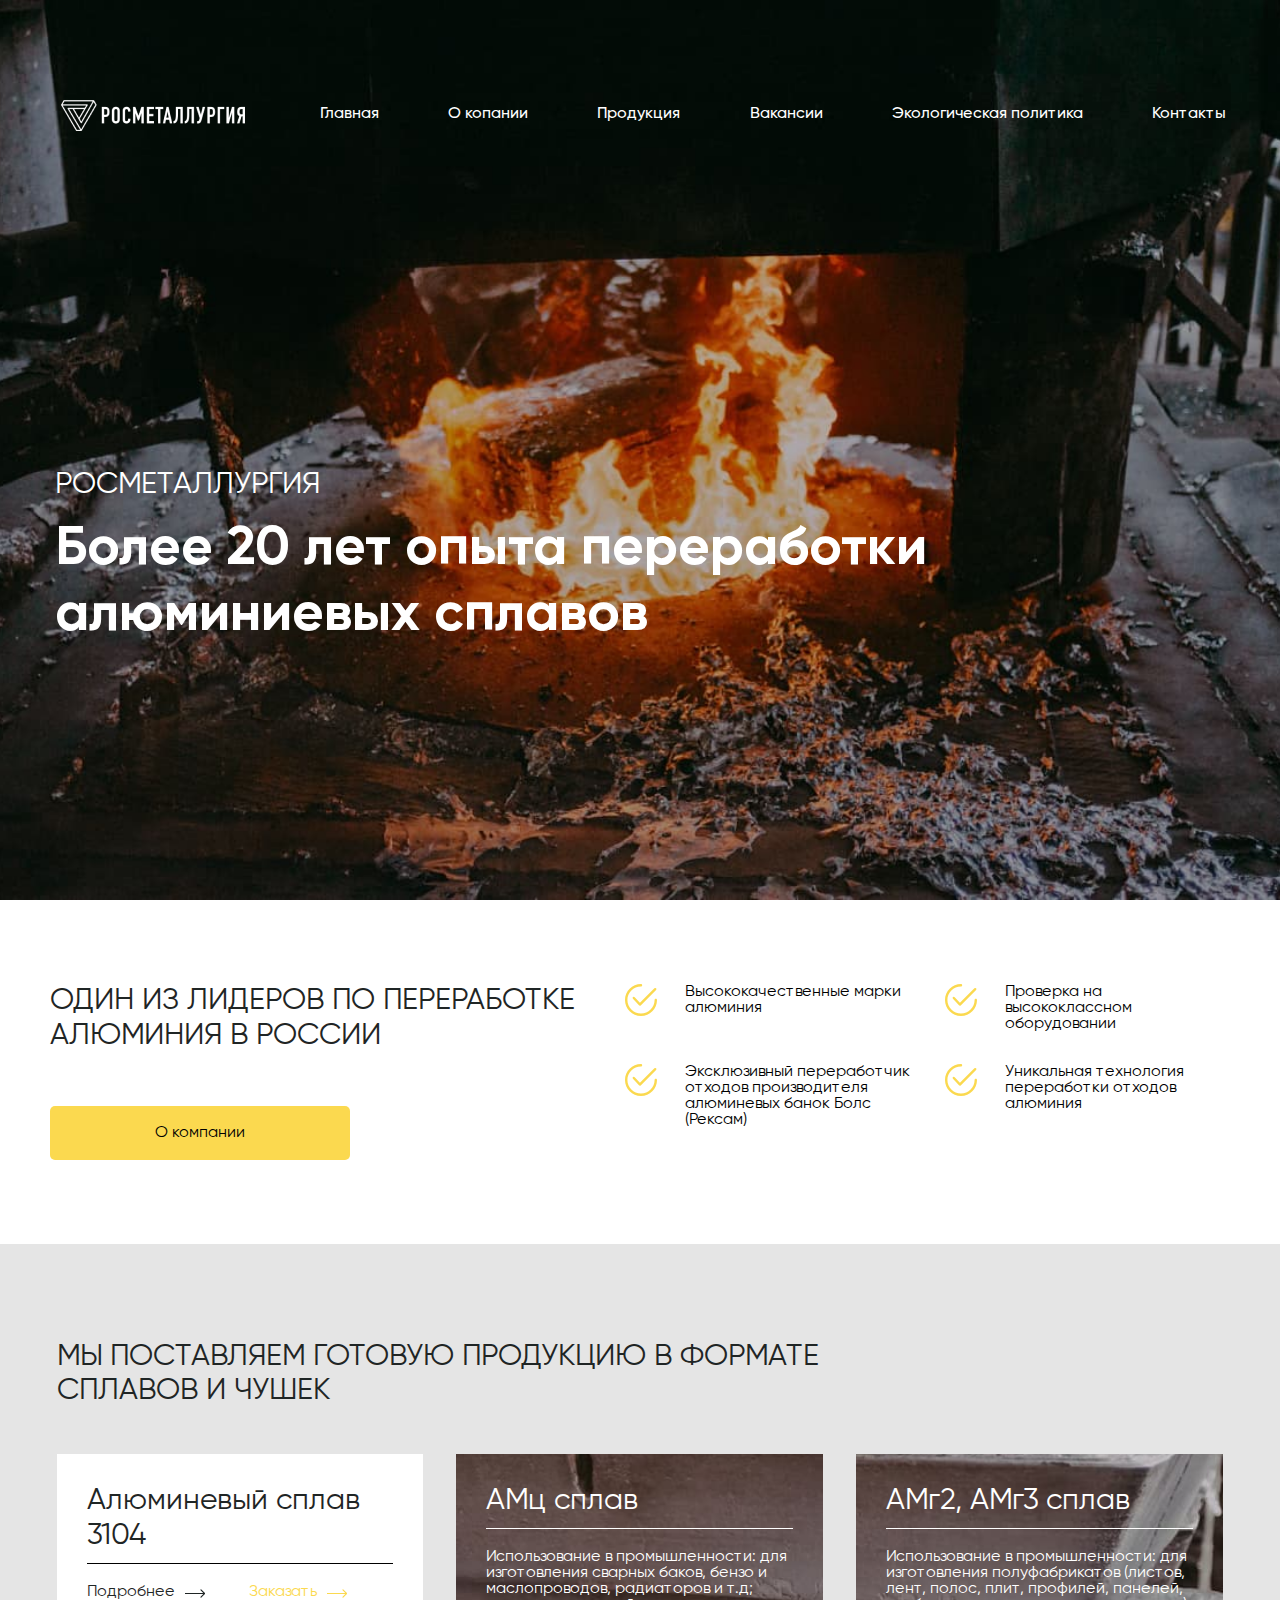
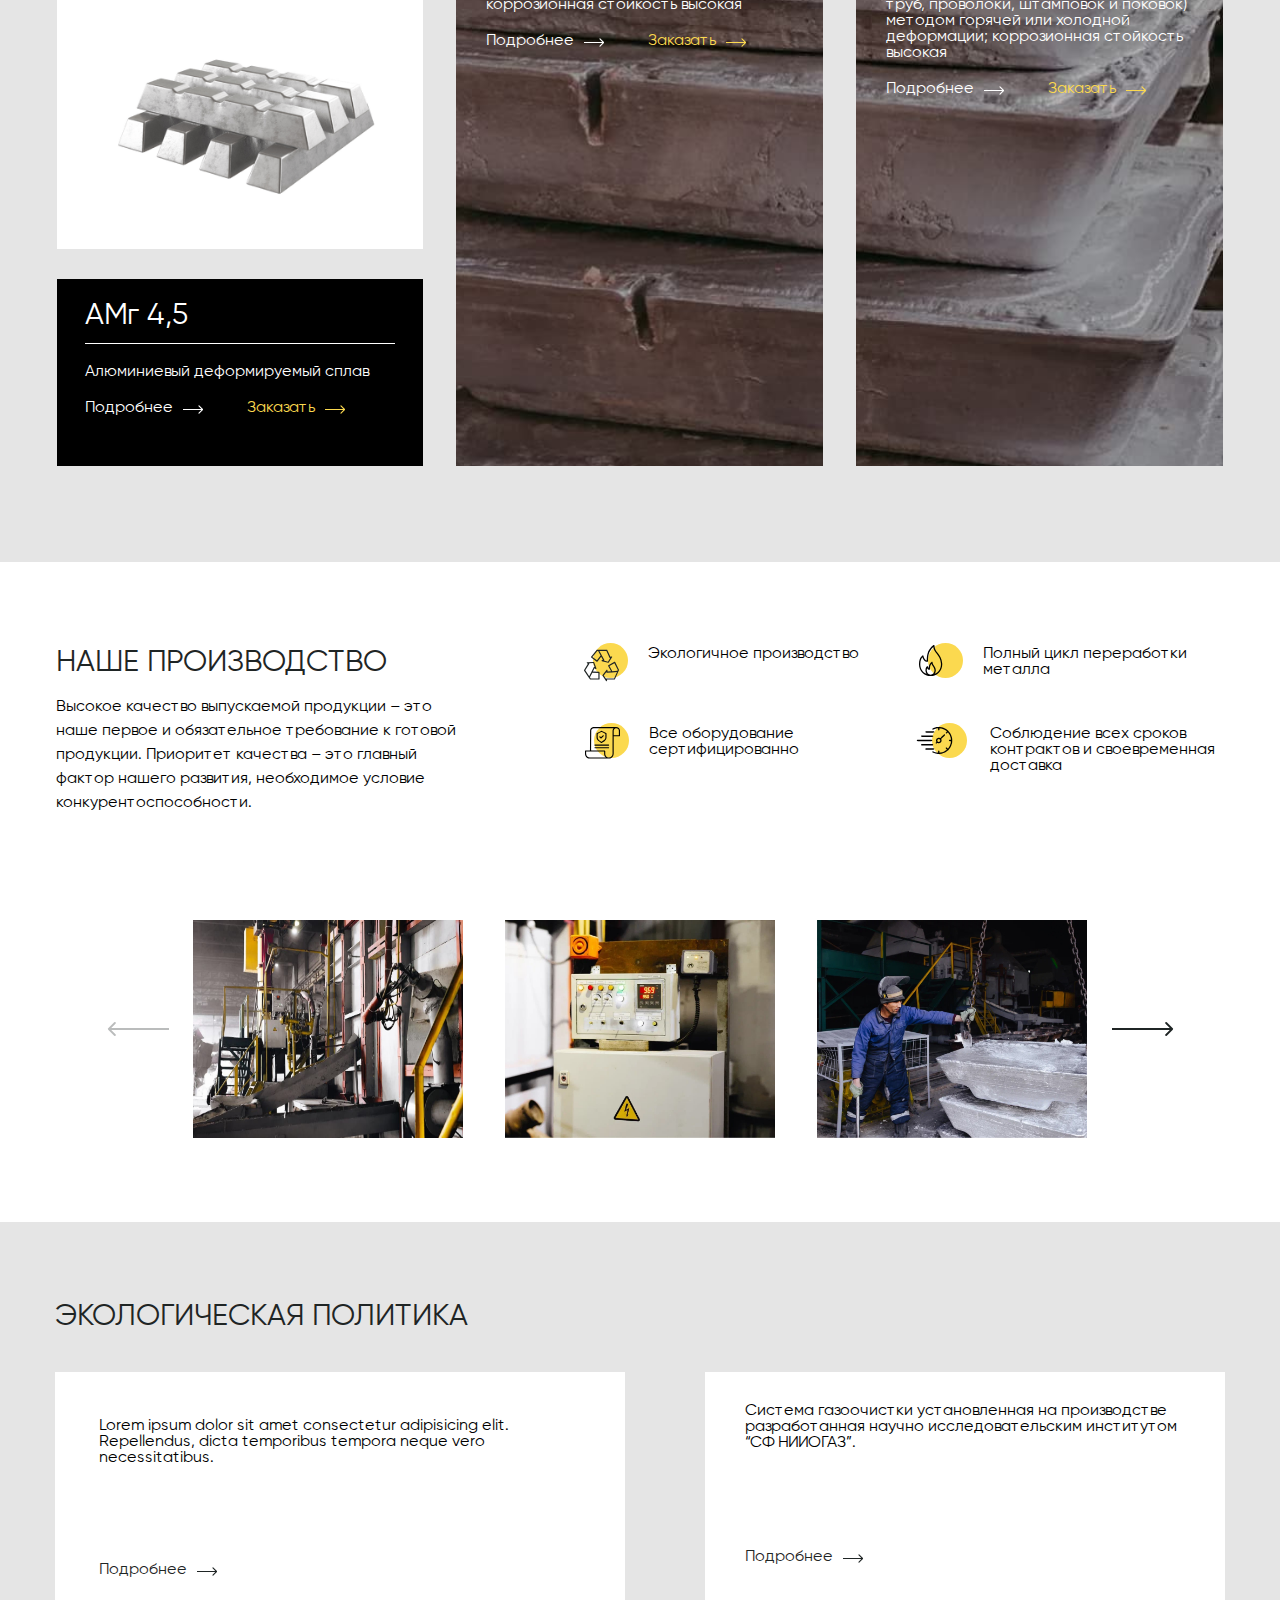
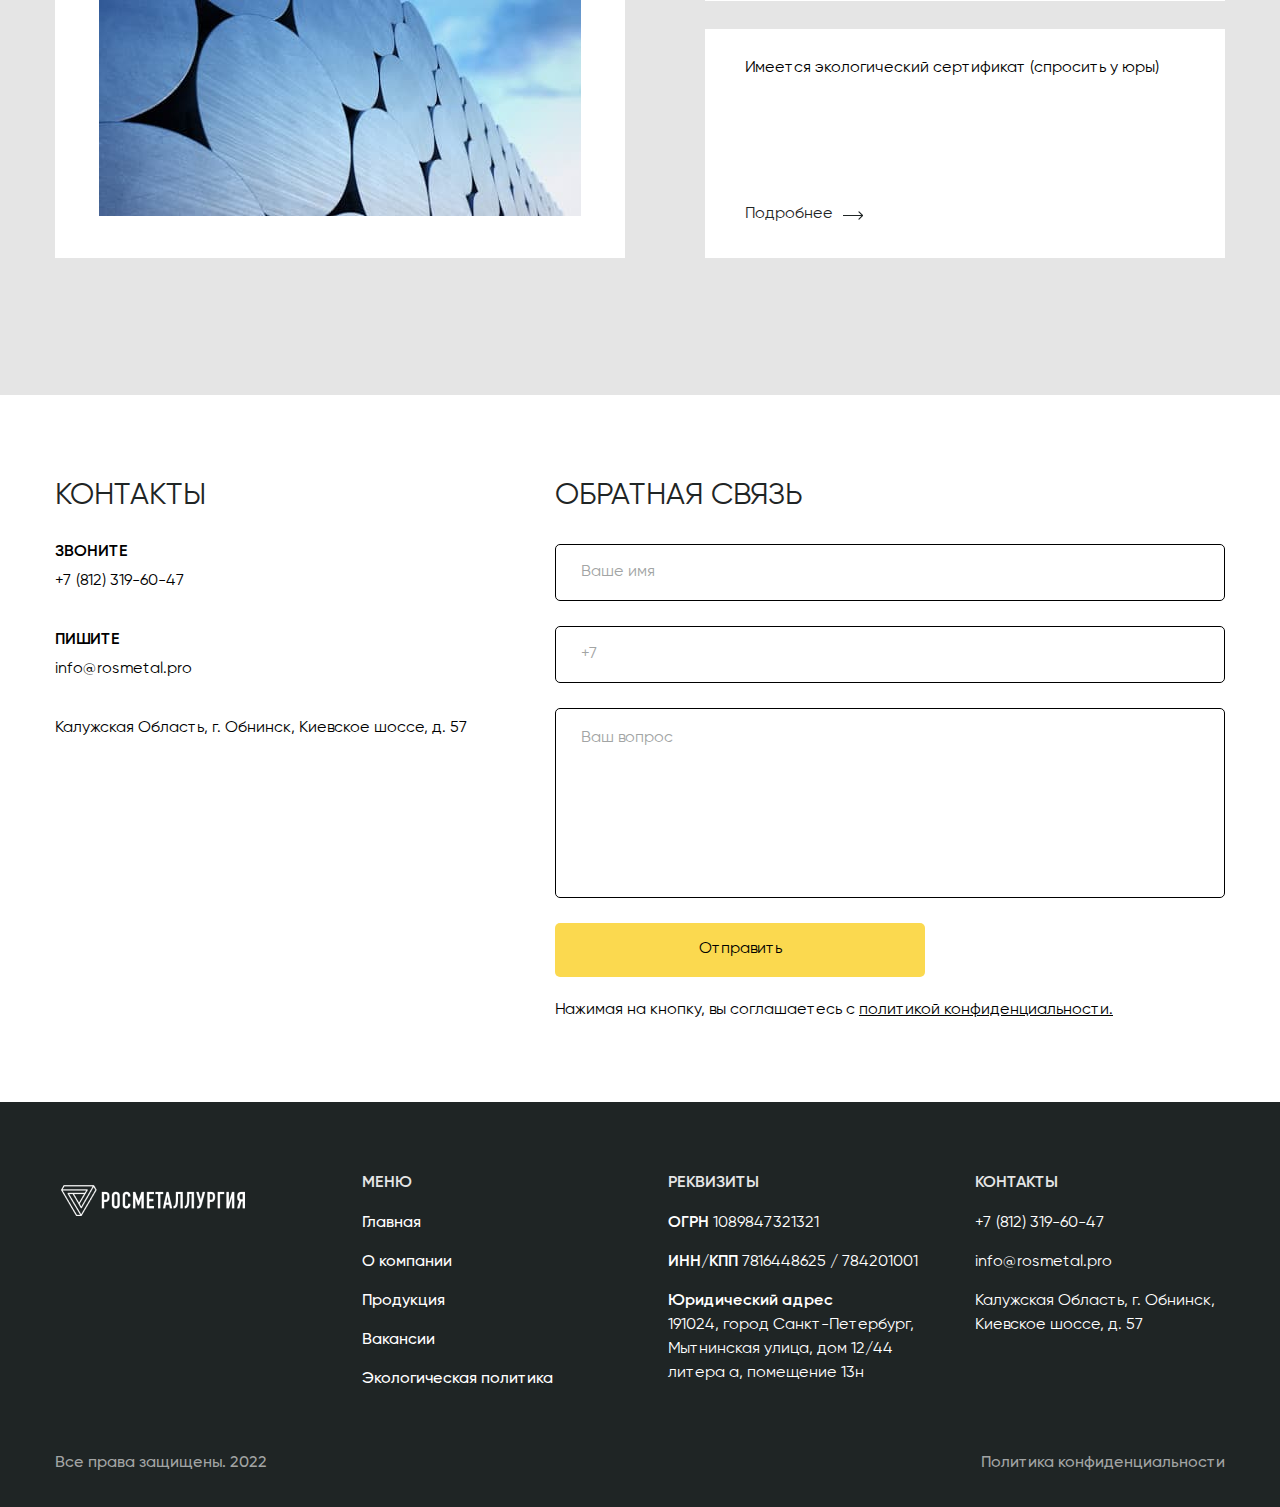
==== commit b5996ecd: "Update index.html" ====
--- a/index.html
+++ b/index.html
@@ -15,14 +15,14 @@
 		<header class="header">
 			<div class="header__container">
 				<div class="header__row">
-					<div class="header__logo"><a href="/"><img src="images/dest/logo.png" alt="Росметаллургия"></a>
+					<div class="header__logo"><a href="index.html"><img src="images/dest/logo.png" alt="Росметаллургия"></a>
 					</div>
 					<div class="header__burger">
 						<span></span>
 					</div>
 					<nav class="header__menu">
 						<ul class="header__list">
-							<li class="header__item"><a href="/" class="header__link">Главная</a></li>
+							<li class="header__item"><a href="index.html" class="header__link">Главная</a></li>
 							<li class="header__item"><a href="about.html" class="header__link">О копании</a></li>
 							<li class="header__item"><a href="products.html" class="header__link">Продукция</a></li>
 							<li class="header__item"><a href="vacancies.html" class="header__link">Вакансии</a></li>
@@ -107,7 +107,7 @@
 					<div class="products__itemBlock">
 						<div class="products__item products__item_withbg">
 							<div class="products__bg"
-								style="background: url(../images/dest/productCards/01bg.jpg) center / cover no-repeat;">
+								style="background: url(images/dest/productCards/01bg.jpg) center / cover no-repeat;">
 							</div>
 							<div class="products__name">АМц сплав</div>
 							<div class="products__text">
@@ -123,7 +123,7 @@
 					<div class="products__itemBlock">
 						<div class="products__item products__item_withbg">
 							<div class="products__bg"
-								style="background: url(../images/dest/productCards/02bg.jpg) center / cover no-repeat;">
+								style="background: url(images/dest/productCards/02bg.jpg) center / cover no-repeat;">
 							</div>
 							<div class="products__name">АМг2, АМг3 сплав</div>
 							<div class="products__text">
@@ -159,11 +159,11 @@
 							<span>Полный цикл переработки металла</span>
 						</div>
 						<div class="ourProduction__item">
-							<img src="images/dest/icons/ourProduction03.png" alt="">
+							<img src="images/dest/icons/ourProduction03.svg" alt="">
 							<span>Все оборудование сертифицированно</span>
 						</div>
 						<div class="ourProduction__item">
-							<img src="images/dest/icons/ourProduction04.png" alt="">
+							<img src="images/dest/icons/ourProduction04.svg" alt="">
 							<span>Соблюдение всех сроков контрактов и своевременная доставка</span>
 						</div>
 					</div>
@@ -305,4 +305,4 @@
 	<script src="js/dest/app.min.js"></script>
 </body>
 
-</html>+</html>
--- a/css/app.min.css
+++ b/css/app.min.css
@@ -1 +1 @@
-@charset "UTF-8";*{padding:0;margin:0;border:0}*,:after,:before{-webkit-box-sizing:border-box;box-sizing:border-box}:active,:focus{outline:0}a:active,a:focus{outline:0}aside,footer,header,nav{display:block}body,html{height:100%;width:100%;font-size:100%;line-height:1;font-size:16px;font-family:Gilroy;-ms-text-size-adjust:100%;-moz-text-size-adjust:100%;-webkit-text-size-adjust:100%}button,input,textarea{font-family:inherit}input::-ms-clear{display:none}button{cursor:pointer}button::-moz-focus-inner{padding:0;border:0}a,a:visited{text-decoration:none}a:hover{text-decoration:none}ul li{list-style:none}img{vertical-align:top}h1,h2,h3,h4,h5,h6{font-size:inherit;font-weight:400}@font-face{font-family:Gilroy;src:local("../fonts/Gilroy Regular"),local("../fonts/Gilroy-Regular"),url(../fonts/Gilroy-Regular.woff2) format("woff2"),url(../fonts/Gilroy-Regular.woff) format("woff"),url(../fonts/Gilroy-Regular.ttf) format("truetype");font-weight:400;font-style:normal}@font-face{font-family:Gilroy;src:local("../fonts/Gilroy Medium"),local("../fonts/Gilroy-Medium"),url(../fonts/Gilroy-Medium.woff2) format("woff2"),url(../fonts/Gilroy-Medium.woff) format("woff"),url(../fonts/Gilroy-Medium.ttf) format("truetype");font-weight:500;font-style:normal}@font-face{font-family:Gilroy;src:local("../fonts/Gilroy Semibold"),local("../fonts/Gilroy-Semibold"),url(../fonts/Gilroy-Semibold.woff2) format("woff2"),url(../fonts/Gilroy-Semibold.woff) format("woff"),url(../fonts/Gilroy-Semibold.ttf) format("truetype");font-weight:600;font-style:normal}@font-face{font-family:Gilroy;src:local("../fonts/Gilroy Bold"),local("../fonts/Gilroy-Bold"),url(../fonts/Gilroy-Bold.woff2) format("woff2"),url(../fonts/Gilroy-Bold.woff) format("woff"),url(../fonts/Gilroy-Bold.ttf) format("truetype");font-weight:700;font-style:normal}body.lock{overflow:hidden}.wrapper{overflow-x:hidden}.header{padding-top:90px;position:absolute;width:100%;font-weight:500;line-height:1.2}.header__container{max-width:1230px;padding:0 30px;margin:0 auto}@media screen and (max-width:375px){.header__container{padding:0 25px}}.header__row{display:-webkit-box;display:-ms-flexbox;display:flex;-webkit-box-pack:justify;-ms-flex-pack:justify;justify-content:space-between;-webkit-box-align:center;-ms-flex-align:center;align-items:center}@media screen and (max-width:970px){.header__row{-webkit-box-orient:vertical;-webkit-box-direction:normal;-ms-flex-direction:column;flex-direction:column;-webkit-box-align:normal;-ms-flex-align:normal;align-items:normal}}@media screen and (max-width:767px){.header__row{-webkit-box-orient:horizontal;-webkit-box-direction:normal;-ms-flex-direction:row;flex-direction:row;-webkit-box-align:center;-ms-flex-align:center;align-items:center}}.header__logo{margin-right:62px;position:relative;z-index:10}@media screen and (max-width:1150px){.header__logo{margin-right:40px}}@media screen and (max-width:1023px){.header__logo{margin-right:30px}}@media screen and (max-width:970px){.header__logo{margin-right:0;-ms-flex-item-align:center;-ms-grid-row-align:center;align-self:center;margin-bottom:40px}}@media screen and (max-width:767px){.header__logo{-ms-flex-item-align:start;align-self:flex-start;margin-bottom:0}}@media screen and (max-width:375px){.header__logo{left:-5px}}.header__burger{position:relative;z-index:10;width:26px;height:22px}.header__burger::after,.header__burger::before{content:""}.header__burger span,.header__burger::after,.header__burger::before{-webkit-transition:.3s ease 0s;-o-transition:.3s ease 0s;transition:.3s ease 0s;position:absolute;top:0;right:0;width:100%;height:3px;background-color:#fff;border-radius:10px}.header__burger span{top:50%;-webkit-transform:translate(0,-50%);-ms-transform:translate(0,-50%);transform:translate(0,-50%);width:60%}.header__burger::after{top:auto;bottom:0}.header__burger.open::before{-webkit-transform:rotate(45deg) translate(0,-50%);-ms-transform:rotate(45deg) translate(0,-50%);transform:rotate(45deg) translate(0,-50%);top:50%}.header__burger.open span{width:0%}.header__burger.open::after{-webkit-transform:rotate(-45deg) translate(0,50%);-ms-transform:rotate(-45deg) translate(0,50%);transform:rotate(-45deg) translate(0,50%);bottom:50%}@media screen and (min-width:768px){.header__burger{display:none}}.header__menu{-webkit-transition:.3s ease 0s;-o-transition:.3s ease 0s;transition:.3s ease 0s;-webkit-box-flex:1;-ms-flex:1 1 auto;flex:1 1 auto;max-width:905px}@media screen and (max-width:767px){.header__menu{opacity:0;pointer-events:none;position:fixed;z-index:5;top:0;left:0;width:100%;height:100%;background:#1f2525;padding:150px 35px 0 35px;-webkit-transform:translate(0,5%);-ms-transform:translate(0,5%);transform:translate(0,5%)}}@media screen and (max-width:375px){.header__menu{padding:150px 25px 0 25px}}.header__menu.open{opacity:1;pointer-events:auto;-webkit-transform:translate(0,0);-ms-transform:translate(0,0);transform:translate(0,0)}.header__list{display:-webkit-box;display:-ms-flexbox;display:flex;-webkit-box-pack:justify;-ms-flex-pack:justify;justify-content:space-between}@media screen and (max-width:767px){.header__list{-webkit-box-orient:vertical;-webkit-box-direction:normal;-ms-flex-direction:column;flex-direction:column}}@media screen and (max-width:767px){.header__item:not(:last-child){margin-bottom:30px}}.header__link{position:relative;-webkit-transition:.3s ease 0s;-o-transition:.3s ease 0s;transition:.3s ease 0s;color:#fff;padding-bottom:1.5px}.header__link::after{content:"";-webkit-transition:.3s ease 0s;-o-transition:.3s ease 0s;transition:.3s ease 0s;position:absolute;left:0;bottom:0;width:100%;height:1px;background-color:#fbd94f;opacity:0}.header__link:hover{color:#fbd94f}.header__link:hover::after{opacity:1}@media screen and (max-width:1023px){.header__link{font-size:15.5px}}@media screen and (max-width:970px){.header__link{font-size:16px}}@media screen and (max-width:767px){.header__link{font-size:25px;line-height:1.16}}@media screen and (max-width:970px){.header{padding-top:50px}}.firstscreen{height:100vh;background:url(../images/dest/firstscreen/indexbg.jpg) center/cover no-repeat;display:-webkit-box;display:-ms-flexbox;display:flex;-webkit-box-align:center;-ms-flex-align:center;align-items:center;color:#fff}.firstscreen_about{background:url(../images/dest/firstscreen/aboutbg.jpg) center/cover no-repeat}.firstscreen_products{background:url(../images/dest/firstscreen/productsbg.jpg) center/cover no-repeat}.firstscreen_products .firstscreen__title{max-width:430px}.firstscreen_vacancies{background:url(../images/dest/firstscreen/vacanciesbg.jpg) center/cover no-repeat}.firstscreen_vacancies .firstscreen__container{display:-webkit-box;display:-ms-flexbox;display:flex;-webkit-box-pack:justify;-ms-flex-pack:justify;justify-content:space-between}@media screen and (max-width:1023px){.firstscreen_vacancies .firstscreen__container{display:block}}@media screen and (max-width:571px){.firstscreen_vacancies .firstscreen__container{top:3%}}@media screen and (max-width:524px){.firstscreen_vacancies .firstscreen__container{top:5%}}.firstscreen_vacancies .firstscreen__text{max-width:500px}.firstscreen_contacts{background:url(../images/dest/firstscreen/contactsbg.jpg) center/cover no-repeat}.firstscreen_envpolicy{background:url(../images/dest/firstscreen/envpolicybg.jpg) center/cover no-repeat}.firstscreen_envpolicy .firstscreen__text{max-width:600px}@media screen and (max-width:571px){.firstscreen_envpolicy .firstscreen__container{top:8%}}@media screen and (max-width:524px){.firstscreen_envpolicy .firstscreen__container{top:10%}}.firstscreen_product{background:url(../images/dest/product/productbg.jpg) center/cover no-repeat}.firstscreen__container{position:relative;top:12%;max-width:1230px;padding:0 30px;margin:0 auto;-webkit-box-flex:1;-ms-flex:1 1 auto;flex:1 1 auto}@media screen and (max-width:571px){.firstscreen__container{top:15%}}@media screen and (max-width:524px){.firstscreen__container{top:17%}}.firstscreen__subtitle{font-size:30px;line-height:1.16;text-transform:uppercase;margin-bottom:13px}@media screen and (max-width:571px){.firstscreen__subtitle{font-size:28px}}@media screen and (max-width:524px){.firstscreen__subtitle{font-size:26px}}@media screen and (max-width:478px){.firstscreen__subtitle{font-size:24px}}@media screen and (max-width:431px){.firstscreen__subtitle{font-size:22px}}@media screen and (max-width:385px){.firstscreen__subtitle{font-size:20px}}.firstscreen__title{font-weight:700;font-size:55px;line-height:1.2}@media screen and (max-width:571px){.firstscreen__title{font-size:50px}}@media screen and (max-width:524px){.firstscreen__title{font-size:45px}}@media screen and (max-width:478px){.firstscreen__title{font-size:40px}}@media screen and (max-width:431px){.firstscreen__title{font-size:35px}}@media screen and (max-width:385px){.firstscreen__title{font-size:30px}}.firstscreen__text{font-size:20px;line-height:24px;line-height:1.2;max-width:450px;margin-top:15px}.firstscreen__button{display:-webkit-box;display:-ms-flexbox;display:flex;-webkit-box-align:end;-ms-flex-align:end;align-items:flex-end;padding-bottom:30px}@media screen and (max-width:374px){.firstscreen__button{width:100%;height:54px}}.firstscreen__button a{-webkit-transition:.3s ease 0s;-o-transition:.3s ease 0s;transition:.3s ease 0s;color:#000;background:#fbd94f;border-radius:5px;padding:17px 82px}.firstscreen__button a:hover{background:#fb974f}@media screen and (max-width:374px){.firstscreen__button a{padding:0 0;display:inline-block;width:100%;line-height:54px;text-align:center}}@media screen and (max-width:1023px){.firstscreen__button{margin-top:20px;padding-bottom:0}}.leaders{padding:84px 0}.leaders__container{max-width:1240px;padding:0 30px;margin:0 auto;display:-webkit-box;display:-ms-flexbox;display:flex;-webkit-box-pack:justify;-ms-flex-pack:justify;justify-content:space-between}@media screen and (max-width:1130px){.leaders__container{-webkit-box-orient:vertical;-webkit-box-direction:normal;-ms-flex-direction:column;flex-direction:column;-webkit-box-align:center;-ms-flex-align:center;align-items:center}}.leaders__textAndLink{max-width:540px}@media screen and (max-width:1245px){.leaders__textAndLink{max-width:410px}}@media screen and (max-width:1130px){.leaders__textAndLink{max-width:875px}}@media screen and (max-width:1130px){.leaders__textAndLink{margin-bottom:80px;text-align:center}}@media screen and (max-width:767px){.leaders__textAndLink{text-align:left;margin-bottom:40px}}.leaders__text{margin-bottom:52px;font-size:30px;line-height:1.16;text-transform:uppercase;color:#1f2525}@media screen and (max-width:1130px){.leaders__text{margin-bottom:40px}}@media screen and (max-width:767px){.leaders__text{margin-bottom:20px}}.leaders__button{max-width:300px;height:54px}.leaders__button a{-webkit-transition:.3s ease 0s;-o-transition:.3s ease 0s;transition:.3s ease 0s;display:inline-block;width:100%;line-height:54px;background-color:#fbd94f;border-radius:5px;text-align:center;color:#000}.leaders__button a:hover{background-color:#fb974f}@media screen and (max-width:1130px){.leaders__button{margin:0 auto}}@media screen and (max-width:767px){.leaders__button{margin:0}}@media screen and (max-width:572px){.leaders__button{max-width:100%}}.leaders__items{max-width:640px;display:-webkit-box;display:-ms-flexbox;display:flex;-ms-flex-wrap:wrap;flex-wrap:wrap;margin:0 -25px}@media screen and (max-width:1130px){.leaders__items{max-width:850px;margin:0 0}}@media screen and (max-width:572px){.leaders__items{-ms-flex-wrap:nowrap;flex-wrap:nowrap;-webkit-box-orient:vertical;-webkit-box-direction:normal;-ms-flex-direction:column;flex-direction:column}}.leaders__item{position:relative;padding:0 25px 0 70px;margin-bottom:28px;-webkit-box-flex:0;-ms-flex:0 1 50%;flex:0 1 50%}.leaders__item::before{content:"";position:absolute;top:0;left:10px;width:32px;height:32px;background:url(../images/dest/icons/checked.svg) center/cover no-repeat}@media screen and (max-width:1130px){.leaders__item{margin-bottom:50px}}@media screen and (max-width:767px){.leaders__item{margin-bottom:28px}}@media screen and (max-width:572px){.leaders__item{margin-bottom:50px}}.products{padding:96px 0 46px 0;background-color:#e5e5e5}.products_products{background-color:#fff}.products__container{max-width:1227px;margin:0 auto;padding:0 30px}.products__title{font-size:30px;line-height:1.16;text-transform:uppercase;color:#1f2525;max-width:770px;margin-bottom:45px}.products__items{display:-webkit-box;display:-ms-flexbox;display:flex;margin:0 -16.5px;-ms-flex-wrap:wrap;flex-wrap:wrap}@media screen and (max-width:729px){.products__items{-webkit-box-pack:center;-ms-flex-pack:center;justify-content:center}}.products__itemBlock{-webkit-box-flex:0;-ms-flex:0 1 33.333%;flex:0 1 33.333%;padding:0 16.5px;min-height:610px;margin-bottom:50px}@media screen and (max-width:1023px){.products__itemBlock{-webkit-box-flex:0;-ms-flex:0 1 50%;flex:0 1 50%}}@media screen and (max-width:729px){.products__itemBlock{-webkit-box-flex:0;-ms-flex:0 1 70%;flex:0 1 70%;min-height:376px}}@media screen and (max-width:528px){.products__itemBlock{-webkit-box-flex:0;-ms-flex:0 1 100%;flex:0 1 100%}}.products__item{overflow:hidden}.products__item_withImg{background-color:#fff;padding:30px;margin-bottom:30px}.products__item_withImg .products__links{margin-bottom:15px}.products__item_withImg .products__links a{color:#1f2525}.products__item_withImg .products__links a::after{background:url(../images/dest/icons/arrowRightBlack.svg) center/cover no-repeat}.products__item_withImg .products__links a:last-child{color:#fbd94f}.products__item_withImg .products__name{color:#1f2525}.products__item_withImg .products__name::after{background-color:#000}.products__item_withImg:hover .products__img img{-webkit-transform:scale(1.1);-ms-transform:scale(1.1);transform:scale(1.1)}.products__item_short{background-color:#000;color:#fff;padding:20px 28px 50px 28px}.products__item_withbg{position:relative;color:#fff;padding:30px;height:100%}.products__item_withbg:hover .products__bg{-webkit-transform:scale(1.1);-ms-transform:scale(1.1);transform:scale(1.1)}.products__bg{-webkit-transition:.5s ease 0s;-o-transition:.5s ease 0s;transition:.5s ease 0s;position:absolute;top:0;left:0;width:100%;height:100%}.products__name{position:relative;font-size:30px;line-height:1.16;color:#fff;padding-bottom:10px;margin-bottom:20px}.products__name::after{content:"";position:absolute;left:0;bottom:0;width:100%;height:1px;background-color:#fff}.products__links a{-webkit-transition:.3s ease 0s;-o-transition:.3s ease 0s;transition:.3s ease 0s;position:relative;display:inline-block;color:#fff;padding-right:30px}.products__links a:not(:last-child){margin-right:40px}.products__links a::after{content:"";-webkit-transition:.3s ease 0s;-o-transition:.3s ease 0s;transition:.3s ease 0s;position:absolute;top:5px;right:0;width:20px;height:9px;background:url(../images/dest/icons/arrowRightWhite.svg) center/cover no-repeat}.products__links a:hover{color:#fbd94f}.products__links a:hover::after{background:url(../images/dest/icons/arrowRightYellow.svg) center/cover no-repeat}@media screen and (max-width:1080px){.products__links a:not(:last-child){margin-bottom:10px}}@media screen and (max-width:1023px){.products__links a:not(:last-child){margin-bottom:0}}@media screen and (max-width:378px){.products__links a:not(:last-child){margin-bottom:10px}}.products__links a:last-child{color:#fbd94f}.products__links a:last-child::after{background:url(../images/dest/icons/arrowRightYellow.svg) center/cover no-repeat}.products__links a:last-child:hover{color:#fb974f}.products__links a:last-child:hover::after{background:url(../images/dest/icons/arrowRightRed.svg) center/cover no-repeat}.products__img{max-width:366px}.products__img img{-webkit-transition:.5s ease 0s;-o-transition:.5s ease 0s;transition:.5s ease 0s;width:100%}.products__text{position:relative;z-index:2;margin-bottom:20px}.ourProduction{padding:84px 0 44px 0}.ourProduction__containerTop{max-width:1228px;margin:0 auto;padding:0 30px}.ourProduction__containerBot{position:relative;max-width:1550px;margin:0 auto;padding:0 30px}@media screen and (max-width:1550px){.ourProduction__containerBot{max-width:1225px}}@media screen and (max-width:1225px){.ourProduction__containerBot{max-width:960px}}@media screen and (max-width:900px){.ourProduction__containerBot{max-width:845px}}.ourProduction__toprow{display:-webkit-box;display:-ms-flexbox;display:flex;-webkit-box-pack:justify;-ms-flex-pack:justify;justify-content:space-between;margin-bottom:105px}@media screen and (max-width:1170px){.ourProduction__toprow{-webkit-box-orient:vertical;-webkit-box-direction:normal;-ms-flex-direction:column;flex-direction:column;-webkit-box-align:center;-ms-flex-align:center;align-items:center;margin-bottom:50px}}@media screen and (max-width:547px){.ourProduction__toprow{-webkit-box-align:start;-ms-flex-align:start;align-items:flex-start;margin-bottom:35px}}@media screen and (max-width:1170px){.ourProduction__description{margin-bottom:50px;text-align:center}}@media screen and (max-width:547px){.ourProduction__description{text-align:left}}.ourProduction__title{font-size:30px;line-height:1.16;text-transform:uppercase;color:#1f2525;margin-bottom:14px}.ourProduction__text{max-width:400px;line-height:1.5}@media screen and (max-width:1170px){.ourProduction__text{max-width:100%}}.ourProduction__items{display:-webkit-box;display:-ms-flexbox;display:flex;-ms-flex-wrap:wrap;flex-wrap:wrap;max-width:670px;margin:0 -15px}@media screen and (max-width:1170px){.ourProduction__items{max-width:60%;-webkit-box-pack:end;-ms-flex-pack:end;justify-content:flex-end}}@media screen and (max-width:997px){.ourProduction__items{max-width:75%}}@media screen and (max-width:997px){.ourProduction__items{max-width:90%}}@media screen and (max-width:602px){.ourProduction__items{max-width:100%}}@media screen and (max-width:547px){.ourProduction__items{display:block;margin:0 0}}.ourProduction__item{-webkit-box-flex:0;-ms-flex:0 1 50%;flex:0 1 50%;display:-webkit-box;display:-ms-flexbox;display:flex;margin-bottom:30px;padding:0 15px}.ourProduction__item:last-child img{left:-3px}.ourProduction__item img{max-width:51px;max-height:39px;margin-right:20px;-ms-flex-item-align:start;align-self:flex-start;position:relative;top:-3px}.ourProduction__item span{max-width:225px}@media screen and (max-width:547px){.ourProduction__item span{max-width:100%}}@media screen and (max-width:547px){.ourProduction__item{-webkit-box-flex:0;-ms-flex:0 1 100%;flex:0 1 100%;padding:0 0}}.ourProduction__botrow{padding:0 30px}@media screen and (max-width:767px){.ourProduction__botrow{padding:0 0}}.ourProduction__swiper{width:82%;text-align:center}@media screen and (max-width:1225px){.ourProduction__swiper{width:75%}}@media screen and (max-width:900px){.ourProduction__swiper{padding-bottom:45px}}@media screen and (max-width:767px){.ourProduction__swiper{width:100%}}.ourProduction__swiperItem img{width:270px;height:218px}@media screen and (max-width:900px){.ourProduction__swiperItem img{width:500px;height:403px}}@media screen and (max-width:815px){.ourProduction__swiperItem img{width:450px;height:363.33px}}@media screen and (max-width:547px){.ourProduction__swiperItem img{width:378px;height:250px}}.swiper-slide{overflow:hidden}.swiperNavigation{position:relative;top:-129px;width:100%;display:-webkit-box;display:-ms-flexbox;display:flex;-webkit-box-pack:justify;-ms-flex-pack:justify;justify-content:space-between;margin:0 auto}@media screen and (max-width:900px){.swiperNavigation{top:-266.5px}}@media screen and (max-width:815px){.swiperNavigation{top:-246.5px}}@media screen and (max-width:767px){.swiperNavigation{display:none}}.swiperArrowNext,.swiperArrowPrev{position:relative;width:100px;height:40px;cursor:pointer}.swiperArrowNext span,.swiperArrowPrev span{position:absolute;top:50%;left:50%;-webkit-transform:translate(-50%,-50%);-ms-transform:translate(-50%,-50%);transform:translate(-50%,-50%);display:inline-block;width:62px;height:15px}.swiperArrowPrev span{background:url(../images/dest/icons/arrowSliderPrev.svg) center/cover no-repeat}.swiperArrowNext span{background:url(../images/dest/icons/arrowSliderNext.svg) center/cover no-repeat}.swiper-button-disabled{cursor:auto}.swiper-button-disabled span{opacity:.3}@media screen and (min-width:901px){.swiperPagination{display:none}}.swiper-pagination-bullet{width:7px;height:7px;background:#c4c4c4;opacity:1}.swiper-pagination-bullet-active{background:#626262}.envPolicy{padding:78px 0 137px 0;background-color:#e5e5e5}.envPolicy__container{max-width:1230px;padding:0 30px;margin:0 auto}.envPolicy__title{font-size:30px;line-height:1.16;text-transform:uppercase;color:#1f2525;margin-bottom:37px}.envPolicy__content{display:-webkit-box;display:-ms-flexbox;display:flex;-webkit-box-pack:justify;-ms-flex-pack:justify;justify-content:space-between}@media screen and (max-width:1023px){.envPolicy__content{-webkit-box-orient:vertical;-webkit-box-direction:normal;-ms-flex-direction:column;flex-direction:column}}.envPolicy__block{display:-webkit-box;display:-ms-flexbox;display:flex;-webkit-box-orient:vertical;-webkit-box-direction:normal;-ms-flex-direction:column;flex-direction:column}.envPolicy__itemWithImg{padding:46px 44px 42px 44px;margin-right:30px;background-color:#fff;-webkit-box-flex:1;-ms-flex:1 1 auto;flex:1 1 auto;display:-webkit-box;display:-ms-flexbox;display:flex;-webkit-box-orient:vertical;-webkit-box-direction:normal;-ms-flex-direction:column;flex-direction:column;min-height:486px}.envPolicy__itemWithImg .envPolicy__more{margin:22px 0}.envPolicy__itemWithImg:hover .envPolicy__img img{-webkit-transform:scale(1.1);-ms-transform:scale(1.1);transform:scale(1.1)}@media screen and (max-width:1023px){.envPolicy__itemWithImg{margin-bottom:15px;margin-right:0}}@media screen and (max-width:767px){.envPolicy__itemWithImg{padding:35px 25px 35px 25px;min-height:400px}}.envPolicy__text{-webkit-box-flex:1;-ms-flex:1 0 auto;flex:1 0 auto;max-width:440px}@media screen and (max-width:1023px){.envPolicy__text{max-width:100%}}.envPolicy__more a{-webkit-transition:.3s ease 0s;-o-transition:.3s ease 0s;transition:.3s ease 0s;position:relative;display:inline-block;color:#1f2525;padding-right:30px}.envPolicy__more a::after{content:"";-webkit-transition:.3s ease 0s;-o-transition:.3s ease 0s;transition:.3s ease 0s;position:absolute;top:5px;right:0;width:20px;height:9px;background:url(../images/dest/icons/arrowRightBlack.svg) center/cover no-repeat}.envPolicy__more a:hover{color:#fbd94f}.envPolicy__more a:hover::after{background:url(../images/dest/icons/arrowRightYellow.svg) center/cover no-repeat}.envPolicy__img{overflow:hidden;max-width:482px}.envPolicy__img img{-webkit-transition:.5s ease 0s;-o-transition:.5s ease 0s;transition:.5s ease 0s;max-width:100%}.envPolicy__item{padding:31px 40px 36px 40px;background-color:#fff;-webkit-box-flex:1;-ms-flex:1 1 50%;flex:1 1 50%;display:-webkit-box;display:-ms-flexbox;display:flex;-webkit-box-orient:vertical;-webkit-box-direction:normal;-ms-flex-direction:column;flex-direction:column}.envPolicy__item:not(:last-child){margin-bottom:28px}@media screen and (max-width:1023px){.envPolicy__item:not(:last-child){margin-bottom:15px}}.envPolicy__item .envPolicy__text{margin-bottom:20px}@media screen and (max-width:767px){.envPolicy__item{padding:25px 25px 25px 25px}}.contacts{padding:84px 0}.contacts__container{max-width:1230px;padding:0 30px;margin:0 auto;display:-webkit-box;display:-ms-flexbox;display:flex;-webkit-box-pack:justify;-ms-flex-pack:justify;justify-content:space-between}@media screen and (max-width:1140px){.contacts__container{-webkit-box-pack:center;-ms-flex-pack:center;justify-content:center}}@media screen and (max-width:925px){.contacts__container{-webkit-box-orient:vertical;-webkit-box-direction:normal;-ms-flex-direction:column;flex-direction:column;-webkit-box-align:center;-ms-flex-align:center;align-items:center}}@media screen and (max-width:610px){.contacts__container{-webkit-box-align:start;-ms-flex-align:start;align-items:flex-start}}.contacts__info{margin-right:50px}@media screen and (max-width:925px){.contacts__info{text-align:center;margin-right:0;margin-bottom:50px}}@media screen and (max-width:610px){.contacts__info{text-align:left}}.contacts__title{font-size:30px;line-height:1.16;text-transform:uppercase;color:#1f2525;margin-bottom:30px}@media screen and (max-width:610px){.contacts__title{-moz-text-align-last:left;text-align-last:left}}@media screen and (max-width:925px){.contacts__form{text-align:center}}.content-contacts-info__block{margin-bottom:43px}.content-contacts-info__subtitle{font-weight:600;font-size:16px;text-transform:uppercase;margin-bottom:13px}.content-contacts-info__text a{-webkit-transition:.3s ease 0s;-o-transition:.3s ease 0s;transition:.3s ease 0s;color:#000}.content-contacts-info__text a:hover{color:#fbd94f}.content-contacts-form form{display:-webkit-box;display:-ms-flexbox;display:flex;-webkit-box-orient:vertical;-webkit-box-direction:normal;-ms-flex-direction:column;flex-direction:column;width:670px;margin-bottom:25px}.content-contacts-form form input{height:57px}.content-contacts-form form textarea{height:190px;resize:none}.content-contacts-form form input,.content-contacts-form form textarea{border:1px solid #000;border-radius:5px;padding:20px 25px;font-size:16px}.content-contacts-form form button{-webkit-transition:.3s ease 0s;-o-transition:.3s ease 0s;transition:.3s ease 0s;border-radius:5px;max-width:370px;height:54px;background:#fbd94f;font-size:16px}.content-contacts-form form button:hover{background:#fb974f}@media screen and (max-width:1140px){.content-contacts-form form{max-width:500px}}@media screen and (max-width:925px){.content-contacts-form form{max-width:100%}}@media screen and (max-width:740px){.content-contacts-form form{width:100%}}.content-contacts-form form ::-webkit-input-placeholder{font-family:Gilroy;color:#a2a4a4}.content-contacts-form form ::-moz-placeholder{font-family:Gilroy;color:#a2a4a4;opacity:1}.content-contacts-form form :-ms-input-placeholder{font-family:Gilroy;color:#a2a4a4}.content-contacts-form form ::-ms-input-placeholder{font-family:Gilroy;color:#a2a4a4}.content-contacts-form form ::placeholder{font-family:Gilroy;color:#a2a4a4}.content-contacts-form__item:not(:last-child){margin-bottom:25px}.content-contacts-form__policy a{-webkit-transition:.3s ease 0s;-o-transition:.3s ease 0s;transition:.3s ease 0s;color:#000;text-decoration:underline}.content-contacts-form__policy a:hover{color:#fbd94f}@media screen and (max-width:925px){.content-contacts-form__policy{text-align:left}}.footer{padding:73px 0 36px 0;background-color:#1f2525}.footer__container{max-width:1230px;padding:0 30px;margin:0 auto}@media screen and (max-width:360px){.footer__container{padding:0 20px}}.footer__main{display:-webkit-box;display:-ms-flexbox;display:flex;-webkit-box-pack:justify;-ms-flex-pack:justify;justify-content:space-between;margin:0 -15px 64px -15px}@media screen and (max-width:1023px){.footer__main{-ms-flex-wrap:wrap;flex-wrap:wrap}}.footer__block{-webkit-box-flex:1;-ms-flex:1 1 25%;flex:1 1 25%;padding:0 15px;max-width:280px}@media screen and (max-width:1023px){.footer__block{-webkit-box-flex:1;-ms-flex:1 1 100%;flex:1 1 100%;max-width:100%}}@media screen and (max-width:1023px){.footer__block_logo{margin-bottom:55px}}@media screen and (max-width:1023px){.footer__block_menu{-webkit-box-flex:1;-ms-flex:1 1 50%;flex:1 1 50%;max-width:370px}}@media screen and (max-width:1023px){.footer__block_requisites{-webkit-box-flex:1;-ms-flex:1 1 50%;flex:1 1 50%;max-width:370px}}@media screen and (max-width:1023px){.footer__block_contacts{margin-top:60px}}.footer__label{font-weight:600;text-transform:uppercase;color:#e5e5e5;margin-bottom:20px}.footer__items_menu .footer__item a{font-weight:500}.footer__item{font-weight:400;color:#fff;line-height:1.5}.footer__item:not(:last-child){margin-bottom:15px}.footer__item_address span{display:block}.footer__item span{font-weight:600}.footer__item a{-webkit-transition:.3s ease 0s;-o-transition:.3s ease 0s;transition:.3s ease 0s;color:#fff}.footer__item a:hover{color:#fbd94f}.footer__bot{display:-webkit-box;display:-ms-flexbox;display:flex;-webkit-box-pack:justify;-ms-flex-pack:justify;justify-content:space-between;margin:0 -7px}.footer__bot-item{padding:0 7px}.footer__rights{font-weight:500;color:#a2a4a4}.footer__policy a{-webkit-transition:.3s ease 0s;-o-transition:.3s ease 0s;transition:.3s ease 0s;font-weight:500;color:#a2a4a4}.footer__policy a:hover{color:#fbd94f;opacity:.7}.facts{padding:105px 0 85px 0}.facts__container{max-width:1228px;padding:0 30px;margin:0 auto}.facts__title{font-size:30px;line-height:1.16;text-transform:uppercase;margin-bottom:30px}.facts__items{display:-webkit-box;display:-ms-flexbox;display:flex;-webkit-box-pack:justify;-ms-flex-pack:justify;justify-content:space-between;margin:0 -15px}@media screen and (max-width:900px){.facts__items{-ms-flex-wrap:wrap;flex-wrap:wrap;margin:0 -25px}}@media screen and (max-width:620px){.facts__items{-webkit-box-orient:vertical;-webkit-box-direction:normal;-ms-flex-direction:column;flex-direction:column;margin:0 0}}.facts__item{padding:0 15px;max-width:315px}@media screen and (max-width:900px){.facts__item{padding:0 25px;-webkit-box-flex:1;-ms-flex:1 1 50%;flex:1 1 50%;max-width:400px;margin-bottom:50px}}@media screen and (max-width:620px){.facts__item{padding:0 0;max-width:100%}}@media screen and (max-width:620px){.facts__item:last-child{margin-bottom:0}}.facts__img{margin-bottom:20px}.facts__label{margin-bottom:16px;text-transform:uppercase}.facts__text{line-height:1.5}.licenses{padding:95px 0 101px 0;background-color:#e5e5e5}.licenses__container{max-width:1230px;padding:0 30px;margin:0 auto}.licenses__title{font-size:30px;line-height:1.16;text-transform:uppercase;margin-bottom:44px}.licenses__containerBot{position:relative;max-width:1550px;margin:0 auto;padding:0 30px}@media screen and (max-width:1550px){.licenses__containerBot{max-width:1225px}}@media screen and (max-width:1225px){.licenses__containerBot{max-width:960px}}@media screen and (max-width:900px){.licenses__containerBot{max-width:845px}}.licenses__botrow{padding:0 30px}@media screen and (max-width:767px){.licenses__botrow{padding:0 0}}.licenses__swiper{width:82%;text-align:center}@media screen and (max-width:1225px){.licenses__swiper{width:75%}}@media screen and (max-width:900px){.licenses__swiper{padding-bottom:45px}}@media screen and (max-width:767px){.licenses__swiper{width:100%}}.licenses__swiperItem img{width:227px;height:322px}@media screen and (max-width:900px){.licenses__swiperItem img{width:270px;height:400px}}@media screen and (max-width:350px){.licenses__swiperItem img{width:250px;height:370px}}.icenses__swiperNavigation{position:relative;top:-181px;width:100%;display:-webkit-box;display:-ms-flexbox;display:flex;-webkit-box-pack:justify;-ms-flex-pack:justify;justify-content:space-between;margin:0 auto}@media screen and (max-width:900px){.icenses__swiperNavigation{top:-265px}}@media screen and (max-width:767px){.icenses__swiperNavigation{display:none}}.licenses__swiperPagination .swiper-pagination-bullet{background:#fff}.licenses__swiperPagination .swiper-pagination-bullet-active{background:#a3a3a3}.gallery{padding:84px 0 54px 0}.gallery__container{max-width:1230px;padding:0 30px;margin:0 auto}.gallery__items{display:-webkit-box;display:-ms-flexbox;display:flex;-ms-flex-wrap:wrap;flex-wrap:wrap;margin:0 -15px}@media screen and (max-width:629px){.gallery__items{display:none}}.gallery__item{-webkit-box-flex:1;-ms-flex:1 1 25%;flex:1 1 25%;margin-bottom:30px;padding:0 15px;display:-webkit-box;display:-ms-flexbox;display:flex;-webkit-box-pack:center;-ms-flex-pack:center;justify-content:center}.gallery__item img{max-width:270px;height:218px}.gallery__containerBot{padding:0}@media screen and (min-width:768px){.gallery__containerBot{display:none}}.contactsCustom{padding:110px 0;background:#e5e5e5 url(../images/dest/contactsImg/01.png) right no-repeat}.contactsCustom__container{max-width:1230px;padding:0 30px;margin:0 auto}.contactsCustom__title{font-size:30px;line-height:1.16;text-transform:uppercase;color:#1f2525;margin-bottom:30px}.contactsCustom__form form{margin-bottom:25px;display:-webkit-box;display:-ms-flexbox;display:flex;-webkit-box-orient:vertical;-webkit-box-direction:normal;-ms-flex-direction:column;flex-direction:column;max-width:670px}.contactsCustom__form form input{margin-bottom:25px;height:57px;border:1px solid #000;border-radius:5px;padding:20px 25px;font-size:16px;background-color:#e5e5e5}.contactsCustom__form form button{-webkit-transition:.3s ease 0s;-o-transition:.3s ease 0s;transition:.3s ease 0s;border-radius:5px;max-width:370px;height:54px;background:#fbd94f;font-size:16px}.contactsCustom__form form button:hover{background:#fb974f}.contactsCustom__form-policy a{-webkit-transition:.3s ease 0s;-o-transition:.3s ease 0s;transition:.3s ease 0s;color:#000;text-decoration:underline}.contactsCustom__form-policy a:hover{color:#fbd94f}@media screen and (max-width:1023px){.contactsCustom{min-height:700px;background:#e5e5e5 url(../images/dest/contactsImg/01mobile.png) right bottom no-repeat}}@media screen and (max-width:720px){.contactsCustom{min-height:850px}}.vacancies{padding-top:70px}.vacancies__container{max-width:1230px;padding:0 30px;margin:0 auto}.vacancies__items{display:-webkit-box;display:-ms-flexbox;display:flex;-ms-flex-wrap:wrap;flex-wrap:wrap;margin:0 -15px}.vacancies__block{-webkit-box-flex:1;-ms-flex:1 1 50%;flex:1 1 50%;padding:0 15px;margin-bottom:30px;min-height:300px}@media screen and (max-width:1023px){.vacancies__block{-webkit-box-flex:1;-ms-flex:1 1 100%;flex:1 1 100%}}.vacancies__item{overflow:hidden;position:relative;padding:55px 55px 47px 55px;background-color:#e5e5e5;height:100%;display:-webkit-box;display:-ms-flexbox;display:flex;-webkit-box-orient:vertical;-webkit-box-direction:normal;-ms-flex-direction:column;flex-direction:column}.vacancies__item:hover .vacancies__bg{opacity:1;-webkit-transform:scale(1.1);-ms-transform:scale(1.1);transform:scale(1.1)}.vacancies__item:hover .vacancies__label{color:#fff}.vacancies__item:hover .vacancies__text{color:#fff}.vacancies__item:hover .vacancies__button a{background-color:#fbd94f;border:none}@media screen and (max-width:1023px){.vacancies__item{-webkit-box-align:center;-ms-flex-align:center;align-items:center;text-align:center}}@media screen and (max-width:767px){.vacancies__item{-webkit-box-align:start;-ms-flex-align:start;align-items:flex-start;text-align:left}}@media screen and (max-width:525px){.vacancies__item{padding:45px 45px 37px 45px}}@media screen and (max-width:408px){.vacancies__item{padding:35px 35px 27px 35px}}.vacancies__bg{-webkit-transition:.5s ease 0s;-o-transition:.5s ease 0s;transition:.5s ease 0s;position:absolute;z-index:1;top:0;left:0;width:100%;height:100%;opacity:0}@media screen and (max-width:767px){.vacancies__bg{opacity:1}}.vacancies__label{-webkit-transition:.3s ease 0s;-o-transition:.3s ease 0s;transition:.3s ease 0s;position:relative;z-index:2;font-size:30px;line-height:1.16;text-transform:uppercase;margin-bottom:15px}@media screen and (max-width:767px){.vacancies__label{color:#fff}}@media screen and (max-width:525px){.vacancies__label{font-size:25px}}.vacancies__text{-webkit-transition:.3s ease 0s;-o-transition:.3s ease 0s;transition:.3s ease 0s;position:relative;z-index:2;max-width:450px;-webkit-box-flex:1;-ms-flex:1 1 auto;flex:1 1 auto;line-height:1.3}@media screen and (max-width:1023px){.vacancies__text{max-width:100%}}@media screen and (max-width:767px){.vacancies__text{color:#fff}}.vacancies__text span{display:block}.vacancies__text span:not(:last-child){margin-bottom:10px}.vacancies__button{position:relative;z-index:2;margin-top:15px;height:55px}@media screen and (max-width:1023px){.vacancies__button{width:350px}}@media screen and (max-width:525px){.vacancies__button{width:100%}}.vacancies__button a{-webkit-transition:.3s ease 0s;-o-transition:.3s ease 0s;transition:.3s ease 0s;display:inline-block;width:100%;line-height:55px;text-align:center;color:#000;font-weight:600;border:1px solid #000;border-radius:5px}@media screen and (max-width:767px){.vacancies__button a{background-color:#fbd94f;border:none}}.gallery-vacancies{padding:84px 30px 84px 30px}.map{padding-bottom:84px}.map__container{max-width:1230px;padding:0 30px;margin:0 auto}.envDescriptionWithImg{padding:84px 0 0 0}.envDescriptionWithImg__container{max-width:1230px;padding:0 30px;margin:0 auto}@media screen and (max-width:930px){.envDescriptionWithImg__container{padding:0 0}}.envDescriptionWithImg__content-text{display:-webkit-box;display:-ms-flexbox;display:flex;-webkit-box-pack:justify;-ms-flex-pack:justify;justify-content:space-between;margin:0 -25px}@media screen and (max-width:930px){.envDescriptionWithImg__content-text{display:block;padding:0 30px}}.envDescriptionWithImg__item{-webkit-box-flex:1;-ms-flex:1 1 50%;flex:1 1 50%;padding:0 25px;margin-bottom:84px}@media screen and (max-width:930px){.envDescriptionWithImg__item{margin-bottom:40px}}.envDescriptionWithImg__title{font-size:30px;line-height:1.16;text-transform:uppercase;color:#000}.envDescriptionWithImg__text{line-height:1.5}.envDescriptionWithImg__img{-webkit-transition:.5s ease 0s;-o-transition:.5s ease 0s;transition:.5s ease 0s;-webkit-box-flex:1;-ms-flex:1 1 100%;flex:1 1 100%;height:320px}.envDescriptionWithImg__img:hover{-webkit-transform:scale(1.1);-ms-transform:scale(1.1);transform:scale(1.1)}.envDescriptionWithImg__img-wrapper{overflow:hidden}.envDescriptionOnlyText{padding:90px 0 85px 0}.envDescriptionOnlyText__container{max-width:1230px;padding:0 30px;margin:0 auto}.envDescriptionOnlyText__title{font-size:30px;line-height:1.16;text-transform:uppercase;color:#000;margin-bottom:36px}@media screen and (max-width:767px){.envDescriptionOnlyText__title{word-wrap:break-word}}.envDescriptionOnlyText__items{display:-webkit-box;display:-ms-flexbox;display:flex;-webkit-box-pack:justify;-ms-flex-pack:justify;justify-content:space-between;margin:0 -25px}@media screen and (max-width:767px){.envDescriptionOnlyText__items{display:block}}.envDescriptionOnlyText__item{-webkit-box-flex:1;-ms-flex:1 1 50%;flex:1 1 50%;line-height:1.5;padding:0 25px}@media screen and (max-width:767px){.envDescriptionOnlyText__item:not(:last-child){margin-bottom:20px}}.envGallery{padding-bottom:84px}.envGallery__container{max-width:1230px;padding:0 30px;margin:0 auto}.envGallery__items{display:-webkit-box;display:-ms-flexbox;display:flex;-webkit-box-pack:justify;-ms-flex-pack:justify;justify-content:space-between;margin:0 -15px}@media screen and (max-width:1230px){.envGallery__items{-ms-flex-wrap:wrap;flex-wrap:wrap}}@media screen and (max-width:767px){.envGallery__items{display:none}}.envGallery__item{-webkit-box-flex:1;-ms-flex:1 1 25%;flex:1 1 25%;padding:0 15px}.envGallery__item a img{width:270px;height:218px}@media screen and (max-width:1230px){.envGallery__item{-webkit-box-flex:1;-ms-flex:1 1 50%;flex:1 1 50%;display:-webkit-box;display:-ms-flexbox;display:flex;-webkit-box-pack:center;-ms-flex-pack:center;justify-content:center;margin-bottom:30px}}.productDescription{padding-top:84px}.productDescription__container{max-width:1230px;padding:0 30px;margin:0 auto}.productDescription__title{font-size:30px;line-height:1.16;color:#1f2525;margin-bottom:16px;max-width:370px}.productDescription__items{display:-webkit-box;display:-ms-flexbox;display:flex;-webkit-box-pack:justify;-ms-flex-pack:justify;justify-content:space-between;margin:0 -20px}@media screen and (max-width:767px){.productDescription__items{display:block;margin:0 0}}.productDescription__item{-webkit-box-flex:1;-ms-flex:1 1 50%;flex:1 1 50%;padding:0 20px;line-height:1.5}@media screen and (max-width:767px){.productDescription__item:not(:last-child){margin-bottom:10px}}@media screen and (max-width:767px){.productDescription__item{padding:0 0}}.chemcomposition{padding-top:92px}.chemcomposition__container{max-width:1230px;padding:0 30px;margin:0 auto}.chemcomposition__title{font-size:30px;line-height:1.16;color:#1f2525;margin-bottom:16px}.chemcomposition__items{display:-webkit-box;display:-ms-flexbox;display:flex;-webkit-box-pack:justify;-ms-flex-pack:justify;justify-content:space-between;margin:0 -20px}@media screen and (max-width:1023px){.chemcomposition__items{display:block;margin:0 0}}.chemcomposition__item{-webkit-box-flex:1;-ms-flex:1 1 50%;flex:1 1 50%;padding:0 20px;line-height:1.5}.chemcomposition__item_img img{min-height:120px;max-width:570px}@media screen and (max-width:630px){.chemcomposition__item_img img{width:100%}}@media screen and (max-width:1023px){.chemcomposition__item:not(:last-child){margin-bottom:20px}}@media screen and (max-width:1023px){.chemcomposition__item{padding:0 0}}.techProperties{padding-top:92px}.techProperties__container{max-width:1230px;padding:0 30px;margin:0 auto}.techProperties__title{font-size:30px;line-height:1.16;color:#1f2525;margin-bottom:16px}.techProperties__items{display:-webkit-box;display:-ms-flexbox;display:flex;-webkit-box-pack:justify;-ms-flex-pack:justify;justify-content:space-between;margin:0 -20px}@media screen and (max-width:1023px){.techProperties__items{display:block;margin:0 0}}.techProperties__item{-webkit-box-flex:1;-ms-flex:1 1 50%;flex:1 1 50%;padding:0 20px;line-height:1.5}.techProperties__item p:not(:last-child){margin-bottom:10px}.techProperties__item_img img{max-width:570px}@media screen and (max-width:630px){.techProperties__item_img img{width:100%}}@media screen and (max-width:1023px){.techProperties__item:not(:last-child){margin-bottom:20px}}@media screen and (max-width:1023px){.techProperties__item{padding:0 0}}.application{padding:84px 0 31px 0}@media screen and (max-width:930px){.application{padding:84px 0 61px 0}}.application__container{max-width:1230px;padding:0 30px;margin:0 auto}.application__items{display:-webkit-box;display:-ms-flexbox;display:flex;-ms-flex-wrap:wrap;flex-wrap:wrap;margin:0 -15px}@media screen and (max-width:930px){.application__items{display:block;margin:0 0}}.application__item{-webkit-box-flex:1;-ms-flex:1 1 50%;flex:1 1 50%;padding:0 15px;margin-bottom:60px}.application__item p{line-height:1.5}.application__item_img img{-webkit-transition:.5s ease 0s;-o-transition:.5s ease 0s;transition:.5s ease 0s;width:100%;height:100%}.application__item_img img:hover{-webkit-transform:scale(1.1);-ms-transform:scale(1.1);transform:scale(1.1)}@media screen and (max-width:930px){.application__item_img img{min-height:210px}}@media screen and (max-width:930px){.application__item{padding:0 0;margin-bottom:30px}}.application__img-wrapper{width:100%;height:100%;overflow:hidden}.application__title{font-size:30px;line-height:1.16;color:#1f2525;margin-bottom:16px}.application__icons-items{display:-webkit-box;display:-ms-flexbox;display:flex;-ms-flex-wrap:wrap;flex-wrap:wrap;margin:0 -15px}.application__icons-item{-webkit-box-flex:1;-ms-flex:1 1 33.333%;flex:1 1 33.333%;padding:0 15px;margin-top:20px}@media screen and (max-width:472px){.application__icons-item{-webkit-box-flex:1;-ms-flex:1 1 50%;flex:1 1 50%}}.application__icons-item img{margin-bottom:10px}.products__popup{-webkit-transition:.5s ease 0s;-o-transition:.5s ease 0s;transition:.5s ease 0s;position:fixed;z-index:100;top:0;left:0;width:100%;height:100%;background:rgba(0,0,0,.65);display:-webkit-box;display:-ms-flexbox;display:flex;-webkit-box-pack:center;-ms-flex-pack:center;justify-content:center;-webkit-box-align:center;-ms-flex-align:center;align-items:center;padding:0 20px;opacity:0;visibility:hidden;cursor:pointer}.products__popup.open{opacity:1;visibility:visible}.products__popup-content{position:relative;padding:90px 120px 105px 120px;border-radius:30px;background-color:#fff;cursor:auto}.products__popup-content .contacts__title{font-weight:700;text-transform:lowercase;color:#000;margin-bottom:14px}.products__popup-content .contacts__subtitle{margin-bottom:35px}.products__popup-close{position:absolute;top:54px;right:42px;width:36px;height:36px;background:url(../images/dest/icons/closePopup.svg) center/cover no-repeat;cursor:pointer}@media screen and (max-width:1140px){.products__popup-content .content-contacts-form form{max-width:100%}}@media screen and (max-width:1000px){.content-contacts-form form{width:100%}}@media screen and (max-width:925px){.products__popup-content .contacts__form{text-align:left}}@media screen and (max-width:767px){.products__popup-content{padding:80px 50px 80px 50px}.products__popup-close{top:25px;right:35px}}@media screen and (max-width:477px){.products__popup-content{padding:70px 30px 50px 30px}.products__popup-content .contacts__title{font-size:25px;margin-bottom:10px}.products__popup-content .contacts__subtitle{margin-bottom:20px}.products__popup-content .content-contacts-form__item:not(:last-child){margin-bottom:10px}.products__popup-content .content-contacts-form form{margin-bottom:15px}.products__popup-content .content-contacts-form__policy{text-align:center}}@media screen and (max-width:364px){.products__popup-content .contacts__title{font-size:21px}}.vacancies__popup{-webkit-transition:.5s ease 0s;-o-transition:.5s ease 0s;transition:.5s ease 0s;position:fixed;z-index:100;top:0;left:0;width:100%;height:100%;background:rgba(0,0,0,.65);display:-webkit-box;display:-ms-flexbox;display:flex;-webkit-box-pack:center;-ms-flex-pack:center;justify-content:center;-webkit-box-align:center;-ms-flex-align:center;align-items:center;padding:0 20px;opacity:0;visibility:hidden;cursor:pointer}.vacancies__popup.open{opacity:1;visibility:visible}.vacancies__popup-content{position:absolute;padding:90px 70px;border-radius:30px;background:#fff;width:1170px;height:80%;overflow-y:auto;overflow-x:hidden;opacity:0;visibility:hidden;cursor:auto;display:-webkit-box;display:-ms-flexbox;display:flex;-webkit-box-orient:vertical;-webkit-box-direction:normal;-ms-flex-direction:column;flex-direction:column}.vacancies__popup-content_it.open{position:relative;opacity:1;visibility:visible}.vacancies__popup-content_controller.open{position:relative;opacity:1;visibility:visible}.vacancies__popup-content_manager.open{position:relative;opacity:1;visibility:visible}.vacancies__popup-content_director.open{position:relative;opacity:1;visibility:visible}@media screen and (max-width:1023px){.vacancies__popup-content{padding:50px 50px}}@media screen and (max-width:500px){.vacancies__popup-content{padding:50px 30px}}.vacancies__popup-close{position:absolute;top:40px;right:40px;width:36px;height:36px;background:url(../images/dest/icons/closePopup.svg) center/cover no-repeat;cursor:pointer}@media screen and (max-width:500px){.vacancies__popup-close{top:25px;right:25px}}.vacancies__popup-mainBlock{-webkit-box-flex:1;-ms-flex:1 1 auto;flex:1 1 auto;display:-webkit-box;display:-ms-flexbox;display:flex;margin:0 -15px 50px -15px}@media screen and (max-width:1023px){.vacancies__popup-mainBlock{display:block;margin:0 0 50px 0}}.vacancies__popup-column{-webkit-box-flex:1;-ms-flex:1 1 50%;flex:1 1 50%;padding:0 15px}@media screen and (max-width:1023px){.vacancies__popup-column{padding:0 0}}@media screen and (max-width:1023px){.vacancies__popup-leftColumn{margin-bottom:40px}}@media screen and (max-width:1023px){.vacancies__popup-item:first-child{width:80%}}.vacancies__popup-item:not(:last-child){margin-bottom:50px}@media screen and (max-width:1023px){.vacancies__popup-item:not(:last-child){margin-bottom:40px}}@media screen and (max-width:500px){.vacancies__popup-item:not(:last-child){margin-bottom:30px}}.vacancies__popup-title{font-weight:700;font-size:30px;margin-bottom:15px}@media screen and (max-width:500px){.vacancies__popup-title{font-size:20px;margin-bottom:10px}}.vacancies__popup-label{font-size:30px;margin-bottom:15px}@media screen and (max-width:500px){.vacancies__popup-label{font-size:20px;margin-bottom:10px}}@media screen and (max-width:500px){.vacancies__popup-labelSk{font-size:30px;margin-bottom:15px}}.vacancies__popup-list li:not(:last-child){margin-bottom:10px}@media screen and (max-width:500px){.vacancies__popup-list li:not(:last-child){margin-bottom:7px}}.vacancies__popup-skills{max-width:825px;margin-bottom:15px;margin:0 -10px 15px -10px;display:-webkit-box;display:-ms-flexbox;display:flex;-ms-flex-wrap:wrap;flex-wrap:wrap}.vacancies__popup-skills span{padding:0 10px;margin-bottom:15px}@media screen and (max-width:500px){.vacancies__popup-skills span{margin-bottom:10px;line-height:1.3}}.vacancies__popup-button{width:356px;height:55px}.vacancies__popup-button a{color:#000;-webkit-transition:.3s ease 0s;-o-transition:.3s ease 0s;transition:.3s ease 0s;font-weight:600;display:inline-block;width:100%;line-height:55px;text-align:center;background-color:#fbd94f;border-radius:5px;cursor:pointer}.vacancies__popup-button a:hover{background-color:#fb974f}@media screen and (max-width:500px){.vacancies__popup-button{width:100%}}.vacancies ::-webkit-scrollbar{width:7px}.vacancies ::-webkit-scrollbar-thumb{background:#fb974f;border-radius:30px}.animtitle{-webkit-transition:.5s ease 0s;-o-transition:.5s ease 0s;transition:.5s ease 0s;opacity:0;-webkit-transform:translate(0,50%);-ms-transform:translate(0,50%);transform:translate(0,50%)}.animtitle.active{opacity:1;-webkit-transform:translate(0,0);-ms-transform:translate(0,0);transform:translate(0,0)}+@charset "UTF-8";*{padding:0;margin:0;border:0}*,:after,:before{-webkit-box-sizing:border-box;box-sizing:border-box}:active,:focus{outline:0}a:active,a:focus{outline:0}aside,footer,header,nav{display:block}body,html{height:100%;width:100%;font-size:100%;line-height:1;font-size:16px;font-family:Gilroy;-ms-text-size-adjust:100%;-moz-text-size-adjust:100%;-webkit-text-size-adjust:100%}button,input,textarea{font-family:inherit}input::-ms-clear{display:none}button{cursor:pointer}button::-moz-focus-inner{padding:0;border:0}a,a:visited{text-decoration:none}a:hover{text-decoration:none}ul li{list-style:none}img{vertical-align:top}h1,h2,h3,h4,h5,h6{font-size:inherit;font-weight:400}@font-face{font-family:Gilroy;src:local("../fonts/Gilroy Regular"),local("../fonts/Gilroy-Regular"),url(../fonts/Gilroy-Regular.woff2) format("woff2"),url(../fonts/Gilroy-Regular.woff) format("woff"),url(../fonts/Gilroy-Regular.ttf) format("truetype");font-weight:400;font-style:normal}@font-face{font-family:Gilroy;src:local("../fonts/Gilroy Medium"),local("../fonts/Gilroy-Medium"),url(../fonts/Gilroy-Medium.woff2) format("woff2"),url(../fonts/Gilroy-Medium.woff) format("woff"),url(../fonts/Gilroy-Medium.ttf) format("truetype");font-weight:500;font-style:normal}@font-face{font-family:Gilroy;src:local("../fonts/Gilroy Semibold"),local("../fonts/Gilroy-Semibold"),url(../fonts/Gilroy-Semibold.woff2) format("woff2"),url(../fonts/Gilroy-Semibold.woff) format("woff"),url(../fonts/Gilroy-Semibold.ttf) format("truetype");font-weight:600;font-style:normal}@font-face{font-family:Gilroy;src:local("../fonts/Gilroy Bold"),local("../fonts/Gilroy-Bold"),url(../fonts/Gilroy-Bold.woff2) format("woff2"),url(../fonts/Gilroy-Bold.woff) format("woff"),url(../fonts/Gilroy-Bold.ttf) format("truetype");font-weight:700;font-style:normal}body.lock{overflow:hidden}.wrapper{overflow-x:hidden}.header{padding-top:90px;position:absolute;width:100%;font-weight:500;line-height:1.2}.header__container{max-width:1230px;padding:0 30px;margin:0 auto}@media screen and (max-width:375px){.header__container{padding:0 25px}}.header__row{display:-webkit-box;display:-ms-flexbox;display:flex;-webkit-box-pack:justify;-ms-flex-pack:justify;justify-content:space-between;-webkit-box-align:center;-ms-flex-align:center;align-items:center}@media screen and (max-width:970px){.header__row{-webkit-box-orient:vertical;-webkit-box-direction:normal;-ms-flex-direction:column;flex-direction:column;-webkit-box-align:normal;-ms-flex-align:normal;align-items:normal}}@media screen and (max-width:767px){.header__row{-webkit-box-orient:horizontal;-webkit-box-direction:normal;-ms-flex-direction:row;flex-direction:row;-webkit-box-align:center;-ms-flex-align:center;align-items:center}}.header__logo{margin-right:62px;position:relative;z-index:10}@media screen and (max-width:1150px){.header__logo{margin-right:40px}}@media screen and (max-width:1023px){.header__logo{margin-right:30px}}@media screen and (max-width:970px){.header__logo{margin-right:0;-ms-flex-item-align:center;-ms-grid-row-align:center;align-self:center;margin-bottom:40px}}@media screen and (max-width:767px){.header__logo{-ms-flex-item-align:start;align-self:flex-start;margin-bottom:0}}@media screen and (max-width:375px){.header__logo{left:-5px}}.header__burger{position:relative;z-index:10;width:26px;height:22px}.header__burger::after,.header__burger::before{content:""}.header__burger span,.header__burger::after,.header__burger::before{-webkit-transition:.3s ease 0s;-o-transition:.3s ease 0s;transition:.3s ease 0s;position:absolute;top:0;right:0;width:100%;height:3px;background-color:#fff;border-radius:10px}.header__burger span{top:50%;-webkit-transform:translate(0,-50%);-ms-transform:translate(0,-50%);transform:translate(0,-50%);width:60%}.header__burger::after{top:auto;bottom:0}.header__burger.open::before{-webkit-transform:rotate(45deg) translate(0,-50%);-ms-transform:rotate(45deg) translate(0,-50%);transform:rotate(45deg) translate(0,-50%);top:50%}.header__burger.open span{width:0%}.header__burger.open::after{-webkit-transform:rotate(-45deg) translate(0,50%);-ms-transform:rotate(-45deg) translate(0,50%);transform:rotate(-45deg) translate(0,50%);bottom:50%}@media screen and (min-width:768px){.header__burger{display:none}}.header__menu{-webkit-transition:.3s ease 0s;-o-transition:.3s ease 0s;transition:.3s ease 0s;-webkit-box-flex:1;-ms-flex:1 1 auto;flex:1 1 auto;max-width:905px}@media screen and (max-width:767px){.header__menu{opacity:0;pointer-events:none;position:fixed;z-index:5;top:0;left:0;width:100%;height:100%;background:#1f2525;padding:150px 35px 0 35px;-webkit-transform:translate(0,5%);-ms-transform:translate(0,5%);transform:translate(0,5%)}}@media screen and (max-width:375px){.header__menu{padding:150px 25px 0 25px}}.header__menu.open{opacity:1;pointer-events:auto;-webkit-transform:translate(0,0);-ms-transform:translate(0,0);transform:translate(0,0)}.header__list{display:-webkit-box;display:-ms-flexbox;display:flex;-webkit-box-pack:justify;-ms-flex-pack:justify;justify-content:space-between}@media screen and (max-width:767px){.header__list{-webkit-box-orient:vertical;-webkit-box-direction:normal;-ms-flex-direction:column;flex-direction:column}}@media screen and (max-width:767px){.header__item:not(:last-child){margin-bottom:30px}}.header__link{position:relative;-webkit-transition:.3s ease 0s;-o-transition:.3s ease 0s;transition:.3s ease 0s;color:#fff;padding-bottom:1.5px}.header__link::after{content:"";-webkit-transition:.3s ease 0s;-o-transition:.3s ease 0s;transition:.3s ease 0s;position:absolute;left:0;bottom:0;width:100%;height:1px;background-color:#fbd94f;opacity:0}.header__link:hover{color:#fbd94f}.header__link:hover::after{opacity:1}@media screen and (max-width:1023px){.header__link{font-size:15.5px}}@media screen and (max-width:970px){.header__link{font-size:16px}}@media screen and (max-width:767px){.header__link{font-size:25px;line-height:1.16}}@media screen and (max-width:970px){.header{padding-top:50px}}.firstscreen{height:100vh;background:url(../images/dest/firstscreen/indexbg.jpg) center/cover no-repeat;display:-webkit-box;display:-ms-flexbox;display:flex;-webkit-box-align:center;-ms-flex-align:center;align-items:center;color:#fff}.firstscreen_about{background:url(../images/dest/firstscreen/aboutbg.jpg) center/cover no-repeat}.firstscreen_products{background:url(../images/dest/firstscreen/productsbg.jpg) center/cover no-repeat}.firstscreen_products .firstscreen__title{max-width:430px}.firstscreen_vacancies{background:url(../images/dest/firstscreen/vacanciesbg.jpg) center/cover no-repeat}.firstscreen_vacancies .firstscreen__container{display:-webkit-box;display:-ms-flexbox;display:flex;-webkit-box-pack:justify;-ms-flex-pack:justify;justify-content:space-between}@media screen and (max-width:1023px){.firstscreen_vacancies .firstscreen__container{display:block}}@media screen and (max-width:571px){.firstscreen_vacancies .firstscreen__container{top:3%}}@media screen and (max-width:524px){.firstscreen_vacancies .firstscreen__container{top:5%}}.firstscreen_vacancies .firstscreen__text{max-width:500px}.firstscreen_contacts{background:url(../images/dest/firstscreen/contactsbg.jpg) center/cover no-repeat}.firstscreen_envpolicy{background:url(../images/dest/firstscreen/envpolicybg.jpg) center/cover no-repeat}.firstscreen_envpolicy .firstscreen__text{max-width:600px}@media screen and (max-width:571px){.firstscreen_envpolicy .firstscreen__container{top:8%}}@media screen and (max-width:524px){.firstscreen_envpolicy .firstscreen__container{top:10%}}.firstscreen_product{background:url(../images/dest/product/productbg.jpg) center/cover no-repeat}.firstscreen__container{position:relative;top:12%;max-width:1230px;padding:0 30px;margin:0 auto;-webkit-box-flex:1;-ms-flex:1 1 auto;flex:1 1 auto}@media screen and (max-width:571px){.firstscreen__container{top:15%}}@media screen and (max-width:524px){.firstscreen__container{top:17%}}.firstscreen__subtitle{font-size:30px;line-height:1.16;text-transform:uppercase;margin-bottom:13px}@media screen and (max-width:571px){.firstscreen__subtitle{font-size:28px}}@media screen and (max-width:524px){.firstscreen__subtitle{font-size:26px}}@media screen and (max-width:478px){.firstscreen__subtitle{font-size:24px}}@media screen and (max-width:431px){.firstscreen__subtitle{font-size:22px}}@media screen and (max-width:385px){.firstscreen__subtitle{font-size:20px}}.firstscreen__title{font-weight:700;font-size:55px;line-height:1.2}@media screen and (max-width:571px){.firstscreen__title{font-size:50px}}@media screen and (max-width:524px){.firstscreen__title{font-size:45px}}@media screen and (max-width:478px){.firstscreen__title{font-size:40px}}@media screen and (max-width:431px){.firstscreen__title{font-size:35px}}@media screen and (max-width:385px){.firstscreen__title{font-size:30px}}.firstscreen__text{font-size:20px;line-height:24px;line-height:1.2;max-width:450px;margin-top:15px}.firstscreen__button{display:-webkit-box;display:-ms-flexbox;display:flex;-webkit-box-align:end;-ms-flex-align:end;align-items:flex-end;padding-bottom:30px}@media screen and (max-width:374px){.firstscreen__button{width:100%;height:54px}}.firstscreen__button a{-webkit-transition:.3s ease 0s;-o-transition:.3s ease 0s;transition:.3s ease 0s;color:#000;background:#fbd94f;border-radius:5px;padding:17px 82px}.firstscreen__button a:hover{background:#fb974f}@media screen and (max-width:374px){.firstscreen__button a{padding:0 0;display:inline-block;width:100%;line-height:54px;text-align:center}}@media screen and (max-width:1023px){.firstscreen__button{margin-top:20px;padding-bottom:0}}.leaders{padding:84px 0}.leaders__container{max-width:1240px;padding:0 30px;margin:0 auto;display:-webkit-box;display:-ms-flexbox;display:flex;-webkit-box-pack:justify;-ms-flex-pack:justify;justify-content:space-between}@media screen and (max-width:1130px){.leaders__container{-webkit-box-orient:vertical;-webkit-box-direction:normal;-ms-flex-direction:column;flex-direction:column;-webkit-box-align:center;-ms-flex-align:center;align-items:center}}.leaders__textAndLink{max-width:540px}@media screen and (max-width:1245px){.leaders__textAndLink{max-width:410px}}@media screen and (max-width:1130px){.leaders__textAndLink{max-width:875px}}@media screen and (max-width:1130px){.leaders__textAndLink{margin-bottom:80px;text-align:center}}@media screen and (max-width:767px){.leaders__textAndLink{text-align:left;margin-bottom:40px}}.leaders__text{margin-bottom:52px;font-size:30px;line-height:1.16;text-transform:uppercase;color:#1f2525}@media screen and (max-width:1130px){.leaders__text{margin-bottom:40px}}@media screen and (max-width:767px){.leaders__text{margin-bottom:20px}}.leaders__button{max-width:300px;height:54px}.leaders__button a{-webkit-transition:.3s ease 0s;-o-transition:.3s ease 0s;transition:.3s ease 0s;display:inline-block;width:100%;line-height:54px;background-color:#fbd94f;border-radius:5px;text-align:center;color:#000}.leaders__button a:hover{background-color:#fb974f}@media screen and (max-width:1130px){.leaders__button{margin:0 auto}}@media screen and (max-width:767px){.leaders__button{margin:0}}@media screen and (max-width:572px){.leaders__button{max-width:100%}}.leaders__items{max-width:640px;display:-webkit-box;display:-ms-flexbox;display:flex;-ms-flex-wrap:wrap;flex-wrap:wrap;margin:0 -25px}@media screen and (max-width:1130px){.leaders__items{max-width:850px;margin:0 0}}@media screen and (max-width:572px){.leaders__items{-ms-flex-wrap:nowrap;flex-wrap:nowrap;-webkit-box-orient:vertical;-webkit-box-direction:normal;-ms-flex-direction:column;flex-direction:column}}.leaders__item{position:relative;padding:0 25px 0 70px;margin-bottom:28px;-webkit-box-flex:0;-ms-flex:0 1 50%;flex:0 1 50%}.leaders__item::before{content:"";position:absolute;top:0;left:10px;width:32px;height:32px;background:url(../images/dest/icons/checked.svg) center/cover no-repeat}@media screen and (max-width:1130px){.leaders__item{margin-bottom:50px}}@media screen and (max-width:767px){.leaders__item{margin-bottom:28px}}@media screen and (max-width:572px){.leaders__item{margin-bottom:50px}}.products{padding:96px 0 46px 0;background-color:#e5e5e5}.products_products{background-color:#fff}.products__container{max-width:1227px;margin:0 auto;padding:0 30px}.products__title{font-size:30px;line-height:1.16;text-transform:uppercase;color:#1f2525;max-width:770px;margin-bottom:45px}.products__items{display:-webkit-box;display:-ms-flexbox;display:flex;margin:0 -16.5px;-ms-flex-wrap:wrap;flex-wrap:wrap}@media screen and (max-width:729px){.products__items{-webkit-box-pack:center;-ms-flex-pack:center;justify-content:center}}.products__itemBlock{-webkit-box-flex:0;-ms-flex:0 1 33.333%;flex:0 1 33.333%;padding:0 16.5px;min-height:610px;margin-bottom:50px}@media screen and (max-width:1023px){.products__itemBlock{-webkit-box-flex:0;-ms-flex:0 1 50%;flex:0 1 50%}}@media screen and (max-width:729px){.products__itemBlock{-webkit-box-flex:0;-ms-flex:0 1 70%;flex:0 1 70%;min-height:376px}}@media screen and (max-width:528px){.products__itemBlock{-webkit-box-flex:0;-ms-flex:0 1 100%;flex:0 1 100%}}.products__item{overflow:hidden}.products__item_withImg{background-color:#fff;padding:30px;margin-bottom:30px}.products__item_withImg .products__links{margin-bottom:15px}.products__item_withImg .products__links a{color:#1f2525}.products__item_withImg .products__links a::after{background:url(../images/dest/icons/arrowRightBlack.svg) center/cover no-repeat}.products__item_withImg .products__links a:last-child{color:#fbd94f}.products__item_withImg .products__name{color:#1f2525}.products__item_withImg .products__name::after{background-color:#000}.products__item_withImg:hover .products__img img{-webkit-transform:scale(1.1);-ms-transform:scale(1.1);transform:scale(1.1)}.products__item_short{background-color:#000;color:#fff;padding:20px 28px 50px 28px}.products__item_withbg{position:relative;color:#fff;padding:30px;height:100%}.products__item_withbg:hover .products__bg{-webkit-transform:scale(1.1);-ms-transform:scale(1.1);transform:scale(1.1)}.products__bg{-webkit-transition:.5s ease 0s;-o-transition:.5s ease 0s;transition:.5s ease 0s;position:absolute;top:0;left:0;width:100%;height:100%}.products__name{position:relative;font-size:30px;line-height:1.16;color:#fff;padding-bottom:10px;margin-bottom:20px}.products__name::after{content:"";position:absolute;left:0;bottom:0;width:100%;height:1px;background-color:#fff}.products__links a{-webkit-transition:.3s ease 0s;-o-transition:.3s ease 0s;transition:.3s ease 0s;position:relative;display:inline-block;color:#fff;padding-right:30px}.products__links a:not(:last-child){margin-right:40px}.products__links a::after{content:"";-webkit-transition:.3s ease 0s;-o-transition:.3s ease 0s;transition:.3s ease 0s;position:absolute;top:5px;right:0;width:20px;height:9px;background:url(../images/dest/icons/arrowRightWhite.svg) center/cover no-repeat}.products__links a:hover{color:#fbd94f}.products__links a:hover::after{background:url(../images/dest/icons/arrowRightYellow.svg) center/cover no-repeat}@media screen and (max-width:1080px){.products__links a:not(:last-child){margin-bottom:10px}}@media screen and (max-width:1023px){.products__links a:not(:last-child){margin-bottom:0}}@media screen and (max-width:378px){.products__links a:not(:last-child){margin-bottom:20px}}.products__links a:last-child{color:#fbd94f}.products__links a:last-child::after{background:url(../images/dest/icons/arrowRightYellow.svg) center/cover no-repeat}.products__links a:last-child:hover{color:#fb974f}.products__links a:last-child:hover::after{background:url(../images/dest/icons/arrowRightRed.svg) center/cover no-repeat}.products__img{max-width:366px}.products__img img{-webkit-transition:.5s ease 0s;-o-transition:.5s ease 0s;transition:.5s ease 0s;width:100%}.products__text{position:relative;z-index:2;margin-bottom:20px}.ourProduction{padding:84px 0 44px 0}.ourProduction__containerTop{max-width:1228px;margin:0 auto;padding:0 30px}.ourProduction__containerBot{position:relative;max-width:1550px;margin:0 auto;padding:0 30px}@media screen and (max-width:1550px){.ourProduction__containerBot{max-width:1225px}}@media screen and (max-width:1225px){.ourProduction__containerBot{max-width:960px}}@media screen and (max-width:900px){.ourProduction__containerBot{max-width:845px}}.ourProduction__toprow{display:-webkit-box;display:-ms-flexbox;display:flex;-webkit-box-pack:justify;-ms-flex-pack:justify;justify-content:space-between;margin-bottom:105px}@media screen and (max-width:1170px){.ourProduction__toprow{-webkit-box-orient:vertical;-webkit-box-direction:normal;-ms-flex-direction:column;flex-direction:column;-webkit-box-align:center;-ms-flex-align:center;align-items:center;margin-bottom:50px}}@media screen and (max-width:547px){.ourProduction__toprow{-webkit-box-align:start;-ms-flex-align:start;align-items:flex-start;margin-bottom:35px}}@media screen and (max-width:1170px){.ourProduction__description{margin-bottom:50px;text-align:center}}@media screen and (max-width:547px){.ourProduction__description{text-align:left}}.ourProduction__title{font-size:30px;line-height:1.16;text-transform:uppercase;color:#1f2525;margin-bottom:14px}.ourProduction__text{max-width:400px;line-height:1.5}@media screen and (max-width:1170px){.ourProduction__text{max-width:100%}}.ourProduction__items{display:-webkit-box;display:-ms-flexbox;display:flex;-ms-flex-wrap:wrap;flex-wrap:wrap;max-width:670px;margin:0 -15px}@media screen and (max-width:1170px){.ourProduction__items{max-width:60%;-webkit-box-pack:end;-ms-flex-pack:end;justify-content:flex-end}}@media screen and (max-width:997px){.ourProduction__items{max-width:75%}}@media screen and (max-width:997px){.ourProduction__items{max-width:90%}}@media screen and (max-width:602px){.ourProduction__items{max-width:100%}}@media screen and (max-width:547px){.ourProduction__items{display:block;margin:0 0}}.ourProduction__item{-webkit-box-flex:0;-ms-flex:0 1 50%;flex:0 1 50%;display:-webkit-box;display:-ms-flexbox;display:flex;margin-bottom:30px;padding:0 15px}.ourProduction__item:last-child img{left:-3px}.ourProduction__item img{max-width:51px;max-height:39px;margin-right:20px;-ms-flex-item-align:start;align-self:flex-start;position:relative;top:-3px}.ourProduction__item span{max-width:225px}@media screen and (max-width:547px){.ourProduction__item span{max-width:100%}}@media screen and (max-width:547px){.ourProduction__item{-webkit-box-flex:0;-ms-flex:0 1 100%;flex:0 1 100%;padding:0 0}}.ourProduction__botrow{padding:0 30px}@media screen and (max-width:767px){.ourProduction__botrow{padding:0 0}}.ourProduction__swiper{width:82%;text-align:center}@media screen and (max-width:1225px){.ourProduction__swiper{width:75%}}@media screen and (max-width:900px){.ourProduction__swiper{padding-bottom:45px}}@media screen and (max-width:767px){.ourProduction__swiper{width:100%}}.ourProduction__swiperItem img{width:270px;height:218px}@media screen and (max-width:900px){.ourProduction__swiperItem img{width:500px;height:403px}}@media screen and (max-width:815px){.ourProduction__swiperItem img{width:450px;height:363.33px}}@media screen and (max-width:547px){.ourProduction__swiperItem img{width:378px;height:250px}}.swiper-slide{overflow:hidden}.swiperNavigation{position:relative;top:-129px;width:100%;display:-webkit-box;display:-ms-flexbox;display:flex;-webkit-box-pack:justify;-ms-flex-pack:justify;justify-content:space-between;margin:0 auto}@media screen and (max-width:900px){.swiperNavigation{top:-266.5px}}@media screen and (max-width:815px){.swiperNavigation{top:-246.5px}}@media screen and (max-width:767px){.swiperNavigation{display:none}}.swiperArrowNext,.swiperArrowPrev{position:relative;width:100px;height:40px;cursor:pointer}.swiperArrowNext span,.swiperArrowPrev span{position:absolute;top:50%;left:50%;-webkit-transform:translate(-50%,-50%);-ms-transform:translate(-50%,-50%);transform:translate(-50%,-50%);display:inline-block;width:62px;height:15px}.swiperArrowPrev span{background:url(../images/dest/icons/arrowSliderPrev.svg) center/cover no-repeat}.swiperArrowNext span{background:url(../images/dest/icons/arrowSliderNext.svg) center/cover no-repeat}.swiper-button-disabled{cursor:auto}.swiper-button-disabled span{opacity:.3}@media screen and (min-width:901px){.swiperPagination{display:none}}.swiper-pagination-bullet{width:7px;height:7px;background:#c4c4c4;opacity:1}.swiper-pagination-bullet-active{background:#626262}.envPolicy{padding:78px 0 137px 0;background-color:#e5e5e5}.envPolicy__container{max-width:1230px;padding:0 30px;margin:0 auto}.envPolicy__title{font-size:30px;line-height:1.16;text-transform:uppercase;color:#1f2525;margin-bottom:37px}.envPolicy__content{display:-webkit-box;display:-ms-flexbox;display:flex;-webkit-box-pack:justify;-ms-flex-pack:justify;justify-content:space-between}@media screen and (max-width:1023px){.envPolicy__content{-webkit-box-orient:vertical;-webkit-box-direction:normal;-ms-flex-direction:column;flex-direction:column}}.envPolicy__block{display:-webkit-box;display:-ms-flexbox;display:flex;-webkit-box-orient:vertical;-webkit-box-direction:normal;-ms-flex-direction:column;flex-direction:column}.envPolicy__itemWithImg{padding:46px 44px 42px 44px;margin-right:30px;background-color:#fff;-webkit-box-flex:1;-ms-flex:1 1 auto;flex:1 1 auto;display:-webkit-box;display:-ms-flexbox;display:flex;-webkit-box-orient:vertical;-webkit-box-direction:normal;-ms-flex-direction:column;flex-direction:column;min-height:486px}.envPolicy__itemWithImg .envPolicy__more{margin:22px 0}.envPolicy__itemWithImg:hover .envPolicy__img img{-webkit-transform:scale(1.1);-ms-transform:scale(1.1);transform:scale(1.1)}@media screen and (max-width:1023px){.envPolicy__itemWithImg{margin-bottom:15px;margin-right:0}}@media screen and (max-width:767px){.envPolicy__itemWithImg{padding:35px 25px 35px 25px;min-height:400px}}.envPolicy__text{-webkit-box-flex:1;-ms-flex:1 0 auto;flex:1 0 auto;max-width:440px}@media screen and (max-width:1023px){.envPolicy__text{max-width:100%}}.envPolicy__more a{-webkit-transition:.3s ease 0s;-o-transition:.3s ease 0s;transition:.3s ease 0s;position:relative;display:inline-block;color:#1f2525;padding-right:30px}.envPolicy__more a::after{content:"";-webkit-transition:.3s ease 0s;-o-transition:.3s ease 0s;transition:.3s ease 0s;position:absolute;top:5px;right:0;width:20px;height:9px;background:url(../images/dest/icons/arrowRightBlack.svg) center/cover no-repeat}.envPolicy__more a:hover{color:#fbd94f}.envPolicy__more a:hover::after{background:url(../images/dest/icons/arrowRightYellow.svg) center/cover no-repeat}.envPolicy__img{overflow:hidden;max-width:482px}.envPolicy__img img{-webkit-transition:.5s ease 0s;-o-transition:.5s ease 0s;transition:.5s ease 0s;max-width:100%}.envPolicy__item{padding:31px 40px 36px 40px;background-color:#fff;-webkit-box-flex:1;-ms-flex:1 1 50%;flex:1 1 50%;display:-webkit-box;display:-ms-flexbox;display:flex;-webkit-box-orient:vertical;-webkit-box-direction:normal;-ms-flex-direction:column;flex-direction:column}.envPolicy__item:not(:last-child){margin-bottom:28px}@media screen and (max-width:1023px){.envPolicy__item:not(:last-child){margin-bottom:15px}}.envPolicy__item .envPolicy__text{margin-bottom:20px}@media screen and (max-width:767px){.envPolicy__item{padding:25px 25px 25px 25px}}.contacts{padding:84px 0}.contacts__container{max-width:1230px;padding:0 30px;margin:0 auto;display:-webkit-box;display:-ms-flexbox;display:flex;-webkit-box-pack:justify;-ms-flex-pack:justify;justify-content:space-between}@media screen and (max-width:1140px){.contacts__container{-webkit-box-pack:center;-ms-flex-pack:center;justify-content:center}}@media screen and (max-width:925px){.contacts__container{-webkit-box-orient:vertical;-webkit-box-direction:normal;-ms-flex-direction:column;flex-direction:column;-webkit-box-align:center;-ms-flex-align:center;align-items:center}}@media screen and (max-width:610px){.contacts__container{-webkit-box-align:start;-ms-flex-align:start;align-items:flex-start}}.contacts__info{margin-right:50px}@media screen and (max-width:925px){.contacts__info{text-align:center;margin-right:0;margin-bottom:50px}}@media screen and (max-width:610px){.contacts__info{text-align:left}}.contacts__title{font-size:30px;line-height:1.16;text-transform:uppercase;color:#1f2525;margin-bottom:30px}@media screen and (max-width:610px){.contacts__title{-moz-text-align-last:left;text-align-last:left}}@media screen and (max-width:925px){.contacts__form{text-align:center}}.content-contacts-info__block{margin-bottom:43px}.content-contacts-info__subtitle{font-weight:600;font-size:16px;text-transform:uppercase;margin-bottom:13px}.content-contacts-info__text a{-webkit-transition:.3s ease 0s;-o-transition:.3s ease 0s;transition:.3s ease 0s;color:#000}.content-contacts-info__text a:hover{color:#fbd94f}.content-contacts-form form{display:-webkit-box;display:-ms-flexbox;display:flex;-webkit-box-orient:vertical;-webkit-box-direction:normal;-ms-flex-direction:column;flex-direction:column;width:670px;margin-bottom:25px}.content-contacts-form form input{height:57px}.content-contacts-form form textarea{height:190px;resize:none}.content-contacts-form form input,.content-contacts-form form textarea{border:1px solid #000;border-radius:5px;padding:20px 25px;font-size:16px}.content-contacts-form form button{-webkit-transition:.3s ease 0s;-o-transition:.3s ease 0s;transition:.3s ease 0s;border-radius:5px;max-width:370px;height:54px;background:#fbd94f;font-size:16px}.content-contacts-form form button:hover{background:#fb974f}@media screen and (max-width:1140px){.content-contacts-form form{max-width:500px}}@media screen and (max-width:925px){.content-contacts-form form{max-width:100%}}@media screen and (max-width:740px){.content-contacts-form form{width:100%}}.content-contacts-form form ::-webkit-input-placeholder{font-family:Gilroy;color:#a2a4a4}.content-contacts-form form ::-moz-placeholder{font-family:Gilroy;color:#a2a4a4;opacity:1}.content-contacts-form form :-ms-input-placeholder{font-family:Gilroy;color:#a2a4a4}.content-contacts-form form ::-ms-input-placeholder{font-family:Gilroy;color:#a2a4a4}.content-contacts-form form ::placeholder{font-family:Gilroy;color:#a2a4a4}.content-contacts-form__item:not(:last-child){margin-bottom:25px}.content-contacts-form__policy a{-webkit-transition:.3s ease 0s;-o-transition:.3s ease 0s;transition:.3s ease 0s;color:#000;text-decoration:underline}.content-contacts-form__policy a:hover{color:#fbd94f}@media screen and (max-width:925px){.content-contacts-form__policy{text-align:left}}.footer{padding:73px 0 36px 0;background-color:#1f2525}.footer__container{max-width:1230px;padding:0 30px;margin:0 auto}@media screen and (max-width:360px){.footer__container{padding:0 20px}}.footer__main{display:-webkit-box;display:-ms-flexbox;display:flex;-webkit-box-pack:justify;-ms-flex-pack:justify;justify-content:space-between;margin:0 -15px 64px -15px}@media screen and (max-width:1023px){.footer__main{-ms-flex-wrap:wrap;flex-wrap:wrap}}.footer__block{-webkit-box-flex:1;-ms-flex:1 1 25%;flex:1 1 25%;padding:0 15px;max-width:280px}@media screen and (max-width:1023px){.footer__block{-webkit-box-flex:1;-ms-flex:1 1 100%;flex:1 1 100%;max-width:100%}}@media screen and (max-width:1023px){.footer__block_logo{margin-bottom:55px}}@media screen and (max-width:1023px){.footer__block_menu{-webkit-box-flex:1;-ms-flex:1 1 50%;flex:1 1 50%;max-width:370px}}@media screen and (max-width:1023px){.footer__block_requisites{-webkit-box-flex:1;-ms-flex:1 1 50%;flex:1 1 50%;max-width:370px}}@media screen and (max-width:1023px){.footer__block_contacts{margin-top:60px}}.footer__label{font-weight:600;text-transform:uppercase;color:#e5e5e5;margin-bottom:20px}.footer__items_menu .footer__item a{font-weight:500}.footer__item{font-weight:400;color:#fff;line-height:1.5}.footer__item:not(:last-child){margin-bottom:15px}.footer__item_address span{display:block}.footer__item span{font-weight:600}.footer__item a{-webkit-transition:.3s ease 0s;-o-transition:.3s ease 0s;transition:.3s ease 0s;color:#fff}.footer__item a:hover{color:#fbd94f}.footer__bot{display:-webkit-box;display:-ms-flexbox;display:flex;-webkit-box-pack:justify;-ms-flex-pack:justify;justify-content:space-between;margin:0 -7px}.footer__bot-item{padding:0 7px}.footer__rights{font-weight:500;color:#a2a4a4}.footer__policy a{-webkit-transition:.3s ease 0s;-o-transition:.3s ease 0s;transition:.3s ease 0s;font-weight:500;color:#a2a4a4}.footer__policy a:hover{color:#fbd94f;opacity:.7}.facts{padding:105px 0 85px 0}.facts__container{max-width:1228px;padding:0 30px;margin:0 auto}.facts__title{font-size:30px;line-height:1.16;text-transform:uppercase;margin-bottom:30px}.facts__items{display:-webkit-box;display:-ms-flexbox;display:flex;-webkit-box-pack:justify;-ms-flex-pack:justify;justify-content:space-between;margin:0 -15px}@media screen and (max-width:900px){.facts__items{-ms-flex-wrap:wrap;flex-wrap:wrap;margin:0 -25px}}@media screen and (max-width:620px){.facts__items{-webkit-box-orient:vertical;-webkit-box-direction:normal;-ms-flex-direction:column;flex-direction:column;margin:0 0}}.facts__item{padding:0 15px;max-width:315px}@media screen and (max-width:900px){.facts__item{padding:0 25px;-webkit-box-flex:1;-ms-flex:1 1 50%;flex:1 1 50%;max-width:400px;margin-bottom:50px}}@media screen and (max-width:620px){.facts__item{padding:0 0;max-width:100%}}@media screen and (max-width:620px){.facts__item:last-child{margin-bottom:0}}.facts__img{margin-bottom:20px}.facts__label{margin-bottom:16px;text-transform:uppercase}.facts__text{line-height:1.5}.licenses{padding:95px 0 101px 0;background-color:#e5e5e5}.licenses__container{max-width:1230px;padding:0 30px;margin:0 auto}.licenses__title{font-size:30px;line-height:1.16;text-transform:uppercase;margin-bottom:44px}.licenses__containerBot{position:relative;max-width:1550px;margin:0 auto;padding:0 30px}@media screen and (max-width:1550px){.licenses__containerBot{max-width:1225px}}@media screen and (max-width:1225px){.licenses__containerBot{max-width:960px}}@media screen and (max-width:900px){.licenses__containerBot{max-width:845px}}.licenses__botrow{padding:0 30px}@media screen and (max-width:767px){.licenses__botrow{padding:0 0}}.licenses__swiper{width:82%;text-align:center}@media screen and (max-width:1225px){.licenses__swiper{width:75%}}@media screen and (max-width:900px){.licenses__swiper{padding-bottom:45px}}@media screen and (max-width:767px){.licenses__swiper{width:100%}}.licenses__swiperItem img{width:227px;height:322px}@media screen and (max-width:900px){.licenses__swiperItem img{width:270px;height:400px}}@media screen and (max-width:350px){.licenses__swiperItem img{width:250px;height:370px}}.icenses__swiperNavigation{position:relative;top:-181px;width:100%;display:-webkit-box;display:-ms-flexbox;display:flex;-webkit-box-pack:justify;-ms-flex-pack:justify;justify-content:space-between;margin:0 auto}@media screen and (max-width:900px){.icenses__swiperNavigation{top:-265px}}@media screen and (max-width:767px){.icenses__swiperNavigation{display:none}}.licenses__swiperPagination .swiper-pagination-bullet{background:#fff}.licenses__swiperPagination .swiper-pagination-bullet-active{background:#a3a3a3}.gallery{padding:84px 0 54px 0}.gallery__container{max-width:1230px;padding:0 30px;margin:0 auto}.gallery__items{display:-webkit-box;display:-ms-flexbox;display:flex;-ms-flex-wrap:wrap;flex-wrap:wrap;margin:0 -15px}@media screen and (max-width:629px){.gallery__items{display:none}}.gallery__item{-webkit-box-flex:1;-ms-flex:1 1 25%;flex:1 1 25%;margin-bottom:30px;padding:0 15px;display:-webkit-box;display:-ms-flexbox;display:flex;-webkit-box-pack:center;-ms-flex-pack:center;justify-content:center}.gallery__item img{max-width:270px;height:218px}.gallery__containerBot{padding:0}@media screen and (min-width:768px){.gallery__containerBot{display:none}}.contactsCustom{padding:110px 0;background:#e5e5e5 url(../images/dest/contactsImg/01.png) right no-repeat}.contactsCustom__container{max-width:1230px;padding:0 30px;margin:0 auto}.contactsCustom__title{font-size:30px;line-height:1.16;text-transform:uppercase;color:#1f2525;margin-bottom:30px}.contactsCustom__form form{margin-bottom:25px;display:-webkit-box;display:-ms-flexbox;display:flex;-webkit-box-orient:vertical;-webkit-box-direction:normal;-ms-flex-direction:column;flex-direction:column;max-width:670px}.contactsCustom__form form input{margin-bottom:25px;height:57px;border:1px solid #000;border-radius:5px;padding:20px 25px;font-size:16px;background-color:#e5e5e5}.contactsCustom__form form button{-webkit-transition:.3s ease 0s;-o-transition:.3s ease 0s;transition:.3s ease 0s;border-radius:5px;max-width:370px;height:54px;background:#fbd94f;font-size:16px}.contactsCustom__form form button:hover{background:#fb974f}.contactsCustom__form-policy a{-webkit-transition:.3s ease 0s;-o-transition:.3s ease 0s;transition:.3s ease 0s;color:#000;text-decoration:underline}.contactsCustom__form-policy a:hover{color:#fbd94f}@media screen and (max-width:1023px){.contactsCustom{min-height:700px;background:#e5e5e5 url(../images/dest/contactsImg/01mobile.png) right bottom no-repeat}}@media screen and (max-width:720px){.contactsCustom{min-height:850px}}.vacancies{padding-top:70px}.vacancies__container{max-width:1230px;padding:0 30px;margin:0 auto}.vacancies__items{display:-webkit-box;display:-ms-flexbox;display:flex;-ms-flex-wrap:wrap;flex-wrap:wrap;margin:0 -15px}.vacancies__block{-webkit-box-flex:1;-ms-flex:1 1 50%;flex:1 1 50%;padding:0 15px;margin-bottom:30px;min-height:300px}@media screen and (max-width:1023px){.vacancies__block{-webkit-box-flex:1;-ms-flex:1 1 100%;flex:1 1 100%}}.vacancies__item{overflow:hidden;position:relative;padding:55px 55px 47px 55px;background-color:#e5e5e5;height:100%;display:-webkit-box;display:-ms-flexbox;display:flex;-webkit-box-orient:vertical;-webkit-box-direction:normal;-ms-flex-direction:column;flex-direction:column}.vacancies__item:hover .vacancies__bg{opacity:1;-webkit-transform:scale(1.1);-ms-transform:scale(1.1);transform:scale(1.1)}.vacancies__item:hover .vacancies__label{color:#fff}.vacancies__item:hover .vacancies__text{color:#fff}.vacancies__item:hover .vacancies__button a{background-color:#fbd94f;border:none}@media screen and (max-width:1023px){.vacancies__item{-webkit-box-align:center;-ms-flex-align:center;align-items:center;text-align:center}}@media screen and (max-width:767px){.vacancies__item{-webkit-box-align:start;-ms-flex-align:start;align-items:flex-start;text-align:left}}@media screen and (max-width:525px){.vacancies__item{padding:45px 45px 37px 45px}}@media screen and (max-width:408px){.vacancies__item{padding:35px 35px 27px 35px}}.vacancies__bg{-webkit-transition:.5s ease 0s;-o-transition:.5s ease 0s;transition:.5s ease 0s;position:absolute;z-index:1;top:0;left:0;width:100%;height:100%;opacity:0}@media screen and (max-width:767px){.vacancies__bg{opacity:1}}.vacancies__label{-webkit-transition:.3s ease 0s;-o-transition:.3s ease 0s;transition:.3s ease 0s;position:relative;z-index:2;font-size:30px;line-height:1.16;text-transform:uppercase;margin-bottom:15px}@media screen and (max-width:767px){.vacancies__label{color:#fff}}@media screen and (max-width:525px){.vacancies__label{font-size:25px}}.vacancies__text{-webkit-transition:.3s ease 0s;-o-transition:.3s ease 0s;transition:.3s ease 0s;position:relative;z-index:2;max-width:450px;-webkit-box-flex:1;-ms-flex:1 1 auto;flex:1 1 auto;line-height:1.3}@media screen and (max-width:1023px){.vacancies__text{max-width:100%}}@media screen and (max-width:767px){.vacancies__text{color:#fff}}.vacancies__text span{display:block}.vacancies__text span:not(:last-child){margin-bottom:10px}.vacancies__button{position:relative;z-index:2;margin-top:15px;height:55px}@media screen and (max-width:1023px){.vacancies__button{width:350px}}@media screen and (max-width:525px){.vacancies__button{width:100%}}.vacancies__button a{-webkit-transition:.3s ease 0s;-o-transition:.3s ease 0s;transition:.3s ease 0s;display:inline-block;width:100%;line-height:55px;text-align:center;color:#000;font-weight:600;border:1px solid #000;border-radius:5px}@media screen and (max-width:767px){.vacancies__button a{background-color:#fbd94f;border:none}}.gallery-vacancies{padding:84px 30px 84px 30px}.map{padding-bottom:84px}.map__container{max-width:1230px;padding:0 30px;margin:0 auto}.envDescriptionWithImg{padding:84px 0 0 0}.envDescriptionWithImg__container{max-width:1230px;padding:0 30px;margin:0 auto}@media screen and (max-width:930px){.envDescriptionWithImg__container{padding:0 0}}.envDescriptionWithImg__content-text{display:-webkit-box;display:-ms-flexbox;display:flex;-webkit-box-pack:justify;-ms-flex-pack:justify;justify-content:space-between;margin:0 -25px}@media screen and (max-width:930px){.envDescriptionWithImg__content-text{display:block;padding:0 30px}}.envDescriptionWithImg__item{-webkit-box-flex:1;-ms-flex:1 1 50%;flex:1 1 50%;padding:0 25px;margin-bottom:84px}@media screen and (max-width:930px){.envDescriptionWithImg__item{margin-bottom:40px}}.envDescriptionWithImg__title{font-size:30px;line-height:1.16;text-transform:uppercase;color:#000}.envDescriptionWithImg__text{line-height:1.5}.envDescriptionWithImg__img{-webkit-transition:.5s ease 0s;-o-transition:.5s ease 0s;transition:.5s ease 0s;-webkit-box-flex:1;-ms-flex:1 1 100%;flex:1 1 100%;height:320px}.envDescriptionWithImg__img:hover{-webkit-transform:scale(1.1);-ms-transform:scale(1.1);transform:scale(1.1)}.envDescriptionWithImg__img-wrapper{overflow:hidden}.envDescriptionOnlyText{padding:90px 0 85px 0}.envDescriptionOnlyText__container{max-width:1230px;padding:0 30px;margin:0 auto}.envDescriptionOnlyText__title{font-size:30px;line-height:1.16;text-transform:uppercase;color:#000;margin-bottom:36px}@media screen and (max-width:767px){.envDescriptionOnlyText__title{word-wrap:break-word}}.envDescriptionOnlyText__items{display:-webkit-box;display:-ms-flexbox;display:flex;-webkit-box-pack:justify;-ms-flex-pack:justify;justify-content:space-between;margin:0 -25px}@media screen and (max-width:767px){.envDescriptionOnlyText__items{display:block}}.envDescriptionOnlyText__item{-webkit-box-flex:1;-ms-flex:1 1 50%;flex:1 1 50%;line-height:1.5;padding:0 25px}@media screen and (max-width:767px){.envDescriptionOnlyText__item:not(:last-child){margin-bottom:20px}}.envGallery{padding-bottom:84px}.envGallery__container{max-width:1230px;padding:0 30px;margin:0 auto}.envGallery__items{display:-webkit-box;display:-ms-flexbox;display:flex;-webkit-box-pack:justify;-ms-flex-pack:justify;justify-content:space-between;margin:0 -15px}@media screen and (max-width:1230px){.envGallery__items{-ms-flex-wrap:wrap;flex-wrap:wrap}}@media screen and (max-width:767px){.envGallery__items{display:none}}.envGallery__item{-webkit-box-flex:1;-ms-flex:1 1 25%;flex:1 1 25%;padding:0 15px}.envGallery__item a img{width:270px;height:218px}@media screen and (max-width:1230px){.envGallery__item{-webkit-box-flex:1;-ms-flex:1 1 50%;flex:1 1 50%;display:-webkit-box;display:-ms-flexbox;display:flex;-webkit-box-pack:center;-ms-flex-pack:center;justify-content:center;margin-bottom:30px}}.productDescription{padding-top:84px}.productDescription__container{max-width:1230px;padding:0 30px;margin:0 auto}.productDescription__title{font-size:30px;line-height:1.16;color:#1f2525;margin-bottom:16px;max-width:370px}.productDescription__items{display:-webkit-box;display:-ms-flexbox;display:flex;-webkit-box-pack:justify;-ms-flex-pack:justify;justify-content:space-between;margin:0 -20px}@media screen and (max-width:767px){.productDescription__items{display:block;margin:0 0}}.productDescription__item{-webkit-box-flex:1;-ms-flex:1 1 50%;flex:1 1 50%;padding:0 20px;line-height:1.5}@media screen and (max-width:767px){.productDescription__item:not(:last-child){margin-bottom:10px}}@media screen and (max-width:767px){.productDescription__item{padding:0 0}}.chemcomposition{padding-top:92px}.chemcomposition__container{max-width:1230px;padding:0 30px;margin:0 auto}.chemcomposition__title{font-size:30px;line-height:1.16;color:#1f2525;margin-bottom:16px}.chemcomposition__items{display:-webkit-box;display:-ms-flexbox;display:flex;-webkit-box-pack:justify;-ms-flex-pack:justify;justify-content:space-between;margin:0 -20px}@media screen and (max-width:1023px){.chemcomposition__items{display:block;margin:0 0}}.chemcomposition__item{-webkit-box-flex:1;-ms-flex:1 1 50%;flex:1 1 50%;padding:0 20px;line-height:1.5}.chemcomposition__item_img img{min-height:120px;max-width:570px}@media screen and (max-width:630px){.chemcomposition__item_img img{width:100%}}@media screen and (max-width:1023px){.chemcomposition__item:not(:last-child){margin-bottom:20px}}@media screen and (max-width:1023px){.chemcomposition__item{padding:0 0}}.techProperties{padding-top:92px}.techProperties__container{max-width:1230px;padding:0 30px;margin:0 auto}.techProperties__title{font-size:30px;line-height:1.16;color:#1f2525;margin-bottom:16px}.techProperties__items{display:-webkit-box;display:-ms-flexbox;display:flex;-webkit-box-pack:justify;-ms-flex-pack:justify;justify-content:space-between;margin:0 -20px}@media screen and (max-width:1023px){.techProperties__items{display:block;margin:0 0}}.techProperties__item{-webkit-box-flex:1;-ms-flex:1 1 50%;flex:1 1 50%;padding:0 20px;line-height:1.5}.techProperties__item p:not(:last-child){margin-bottom:10px}.techProperties__item_img img{max-width:570px}@media screen and (max-width:630px){.techProperties__item_img img{width:100%}}@media screen and (max-width:1023px){.techProperties__item:not(:last-child){margin-bottom:20px}}@media screen and (max-width:1023px){.techProperties__item{padding:0 0}}.application{padding:84px 0 31px 0}@media screen and (max-width:930px){.application{padding:84px 0 61px 0}}.application__container{max-width:1230px;padding:0 30px;margin:0 auto}.application__items{display:-webkit-box;display:-ms-flexbox;display:flex;-ms-flex-wrap:wrap;flex-wrap:wrap;margin:0 -15px}@media screen and (max-width:930px){.application__items{display:block;margin:0 0}}.application__item{-webkit-box-flex:1;-ms-flex:1 1 50%;flex:1 1 50%;padding:0 15px;margin-bottom:60px}.application__item p{line-height:1.5}.application__item_img img{-webkit-transition:.5s ease 0s;-o-transition:.5s ease 0s;transition:.5s ease 0s;width:100%;height:100%}.application__item_img img:hover{-webkit-transform:scale(1.1);-ms-transform:scale(1.1);transform:scale(1.1)}@media screen and (max-width:930px){.application__item_img img{min-height:210px}}@media screen and (max-width:930px){.application__item{padding:0 0;margin-bottom:30px}}.application__img-wrapper{width:100%;height:100%;overflow:hidden}.application__title{font-size:30px;line-height:1.16;color:#1f2525;margin-bottom:16px}.application__icons-items{display:-webkit-box;display:-ms-flexbox;display:flex;-ms-flex-wrap:wrap;flex-wrap:wrap;margin:0 -15px}.application__icons-item{-webkit-box-flex:1;-ms-flex:1 1 33.333%;flex:1 1 33.333%;padding:0 15px;margin-top:20px}@media screen and (max-width:472px){.application__icons-item{-webkit-box-flex:1;-ms-flex:1 1 50%;flex:1 1 50%}}.application__icons-item img{margin-bottom:10px}.products__popup{-webkit-transition:.5s ease 0s;-o-transition:.5s ease 0s;transition:.5s ease 0s;position:fixed;z-index:100;top:0;left:0;width:100%;height:100%;background:rgba(0,0,0,.65);display:-webkit-box;display:-ms-flexbox;display:flex;-webkit-box-pack:center;-ms-flex-pack:center;justify-content:center;-webkit-box-align:center;-ms-flex-align:center;align-items:center;padding:0 20px;opacity:0;visibility:hidden;cursor:pointer}.products__popup.open{opacity:1;visibility:visible}.products__popup-content{position:relative;padding:90px 120px 105px 120px;border-radius:30px;background-color:#fff;cursor:auto}.products__popup-content .contacts__title{font-weight:700;text-transform:lowercase;color:#000;margin-bottom:14px}.products__popup-content .contacts__subtitle{margin-bottom:35px}.products__popup-close{position:absolute;top:54px;right:42px;width:36px;height:36px;background:url(../images/dest/icons/closePopup.svg) center/cover no-repeat;cursor:pointer}@media screen and (max-width:1140px){.products__popup-content .content-contacts-form form{max-width:100%}}@media screen and (max-width:1000px){.content-contacts-form form{width:100%}}@media screen and (max-width:925px){.products__popup-content .contacts__form{text-align:left}}@media screen and (max-width:767px){.products__popup-content{padding:80px 50px 80px 50px}.products__popup-close{top:25px;right:35px}}@media screen and (max-width:477px){.products__popup-content{padding:70px 30px 50px 30px}.products__popup-content .contacts__title{font-size:25px;margin-bottom:10px}.products__popup-content .contacts__subtitle{margin-bottom:20px}.products__popup-content .content-contacts-form__item:not(:last-child){margin-bottom:10px}.products__popup-content .content-contacts-form form{margin-bottom:15px}.products__popup-content .content-contacts-form__policy{text-align:center}}@media screen and (max-width:364px){.products__popup-content .contacts__title{font-size:21px}}.vacancies__popup{-webkit-transition:.5s ease 0s;-o-transition:.5s ease 0s;transition:.5s ease 0s;position:fixed;z-index:100;top:0;left:0;width:100%;height:100%;background:rgba(0,0,0,.65);display:-webkit-box;display:-ms-flexbox;display:flex;-webkit-box-pack:center;-ms-flex-pack:center;justify-content:center;-webkit-box-align:center;-ms-flex-align:center;align-items:center;padding:0 20px;opacity:0;visibility:hidden;cursor:pointer}.vacancies__popup.open{opacity:1;visibility:visible}.vacancies__popup-content{position:absolute;padding:90px 70px;border-radius:30px;background:#fff;width:1170px;height:80%;overflow-y:auto;overflow-x:hidden;opacity:0;visibility:hidden;cursor:auto;display:-webkit-box;display:-ms-flexbox;display:flex;-webkit-box-orient:vertical;-webkit-box-direction:normal;-ms-flex-direction:column;flex-direction:column}.vacancies__popup-content_it.open{position:relative;opacity:1;visibility:visible}.vacancies__popup-content_controller.open{position:relative;opacity:1;visibility:visible}.vacancies__popup-content_manager.open{position:relative;opacity:1;visibility:visible}.vacancies__popup-content_director.open{position:relative;opacity:1;visibility:visible}@media screen and (max-width:1023px){.vacancies__popup-content{padding:50px 50px}}@media screen and (max-width:500px){.vacancies__popup-content{padding:50px 30px}}.vacancies__popup-close{position:absolute;top:40px;right:40px;width:36px;height:36px;background:url(../images/dest/icons/closePopup.svg) center/cover no-repeat;cursor:pointer}@media screen and (max-width:500px){.vacancies__popup-close{top:25px;right:25px}}.vacancies__popup-mainBlock{-webkit-box-flex:1;-ms-flex:1 1 auto;flex:1 1 auto;display:-webkit-box;display:-ms-flexbox;display:flex;margin:0 -15px 50px -15px}@media screen and (max-width:1023px){.vacancies__popup-mainBlock{display:block;margin:0 0 50px 0}}.vacancies__popup-column{-webkit-box-flex:1;-ms-flex:1 1 50%;flex:1 1 50%;padding:0 15px}@media screen and (max-width:1023px){.vacancies__popup-column{padding:0 0}}@media screen and (max-width:1023px){.vacancies__popup-leftColumn{margin-bottom:40px}}@media screen and (max-width:1023px){.vacancies__popup-item:first-child{width:80%}}.vacancies__popup-item:not(:last-child){margin-bottom:50px}@media screen and (max-width:1023px){.vacancies__popup-item:not(:last-child){margin-bottom:40px}}@media screen and (max-width:500px){.vacancies__popup-item:not(:last-child){margin-bottom:30px}}.vacancies__popup-title{font-weight:700;font-size:30px;margin-bottom:15px}@media screen and (max-width:500px){.vacancies__popup-title{font-size:20px;margin-bottom:10px}}.vacancies__popup-label{font-size:30px;margin-bottom:15px}@media screen and (max-width:500px){.vacancies__popup-label{font-size:20px;margin-bottom:10px}}@media screen and (max-width:500px){.vacancies__popup-labelSk{font-size:30px;margin-bottom:15px}}.vacancies__popup-list li:not(:last-child){margin-bottom:10px}@media screen and (max-width:500px){.vacancies__popup-list li:not(:last-child){margin-bottom:7px}}.vacancies__popup-skills{max-width:825px;margin-bottom:15px;margin:0 -10px 15px -10px;display:-webkit-box;display:-ms-flexbox;display:flex;-ms-flex-wrap:wrap;flex-wrap:wrap}.vacancies__popup-skills span{padding:0 10px;margin-bottom:15px}@media screen and (max-width:500px){.vacancies__popup-skills span{margin-bottom:10px;line-height:1.3}}.vacancies__popup-button{width:356px;height:55px}.vacancies__popup-button a{color:#000;-webkit-transition:.3s ease 0s;-o-transition:.3s ease 0s;transition:.3s ease 0s;font-weight:600;display:inline-block;width:100%;line-height:55px;text-align:center;background-color:#fbd94f;border-radius:5px;cursor:pointer}.vacancies__popup-button a:hover{background-color:#fb974f}@media screen and (max-width:500px){.vacancies__popup-button{width:100%}}.vacancies ::-webkit-scrollbar{width:7px}.vacancies ::-webkit-scrollbar-thumb{background:#fb974f;border-radius:30px}.animtitle{-webkit-transition:.5s ease 0s;-o-transition:.5s ease 0s;transition:.5s ease 0s;opacity:0;-webkit-transform:translate(0,50%);-ms-transform:translate(0,50%);transform:translate(0,50%)}.animtitle.active{opacity:1;-webkit-transform:translate(0,0);-ms-transform:translate(0,0);transform:translate(0,0)}
